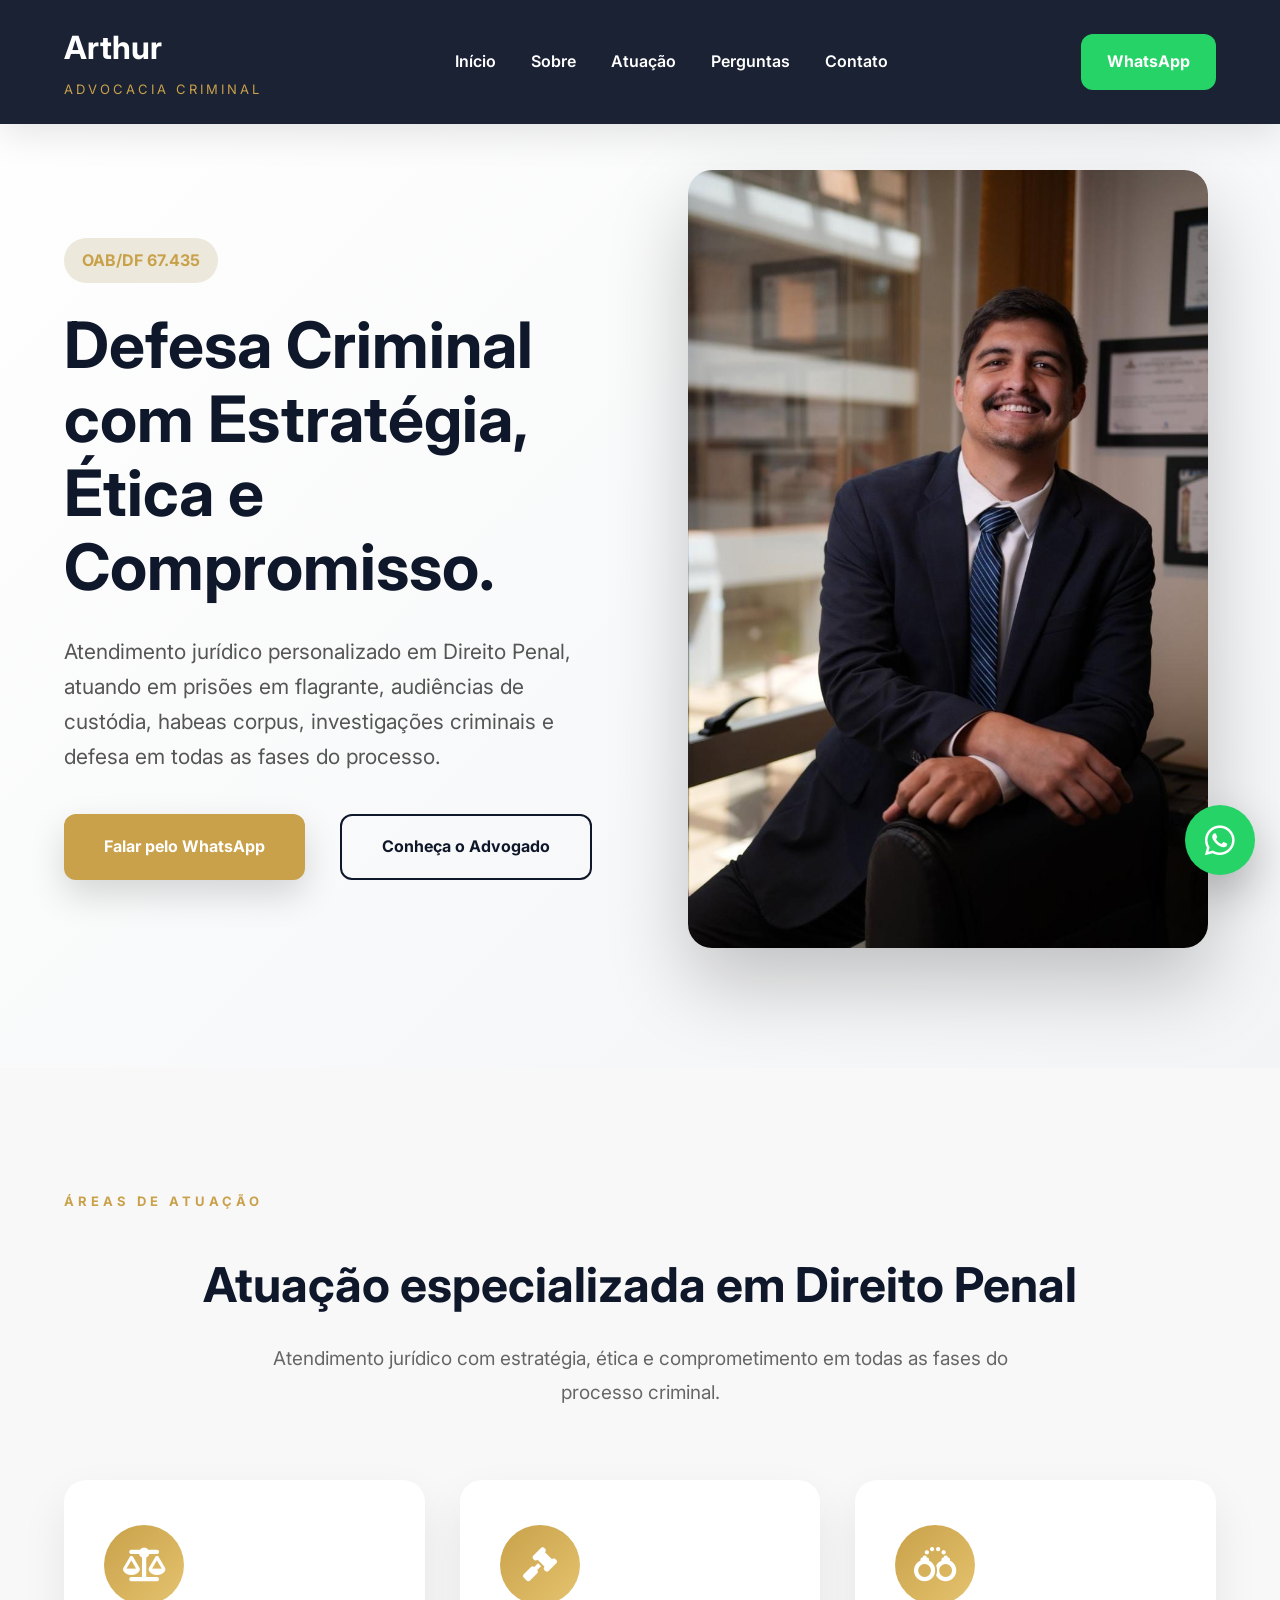
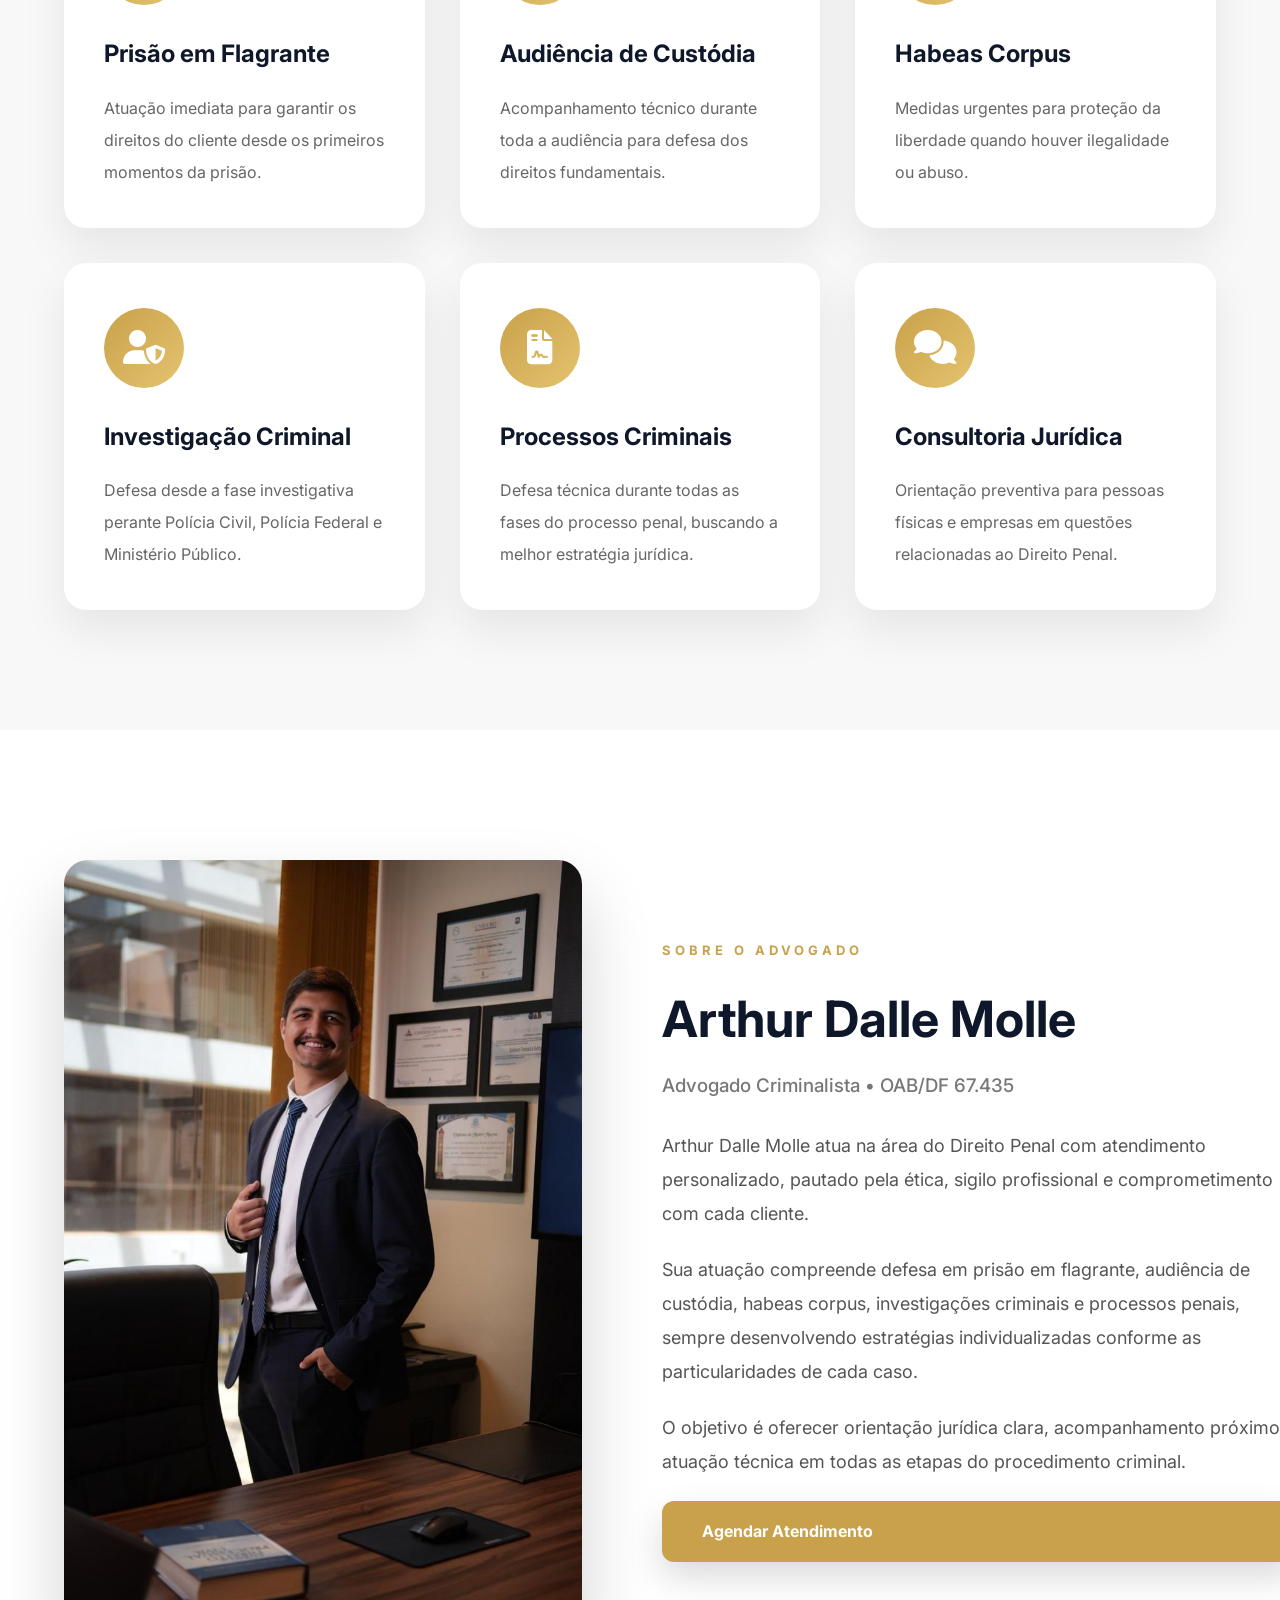
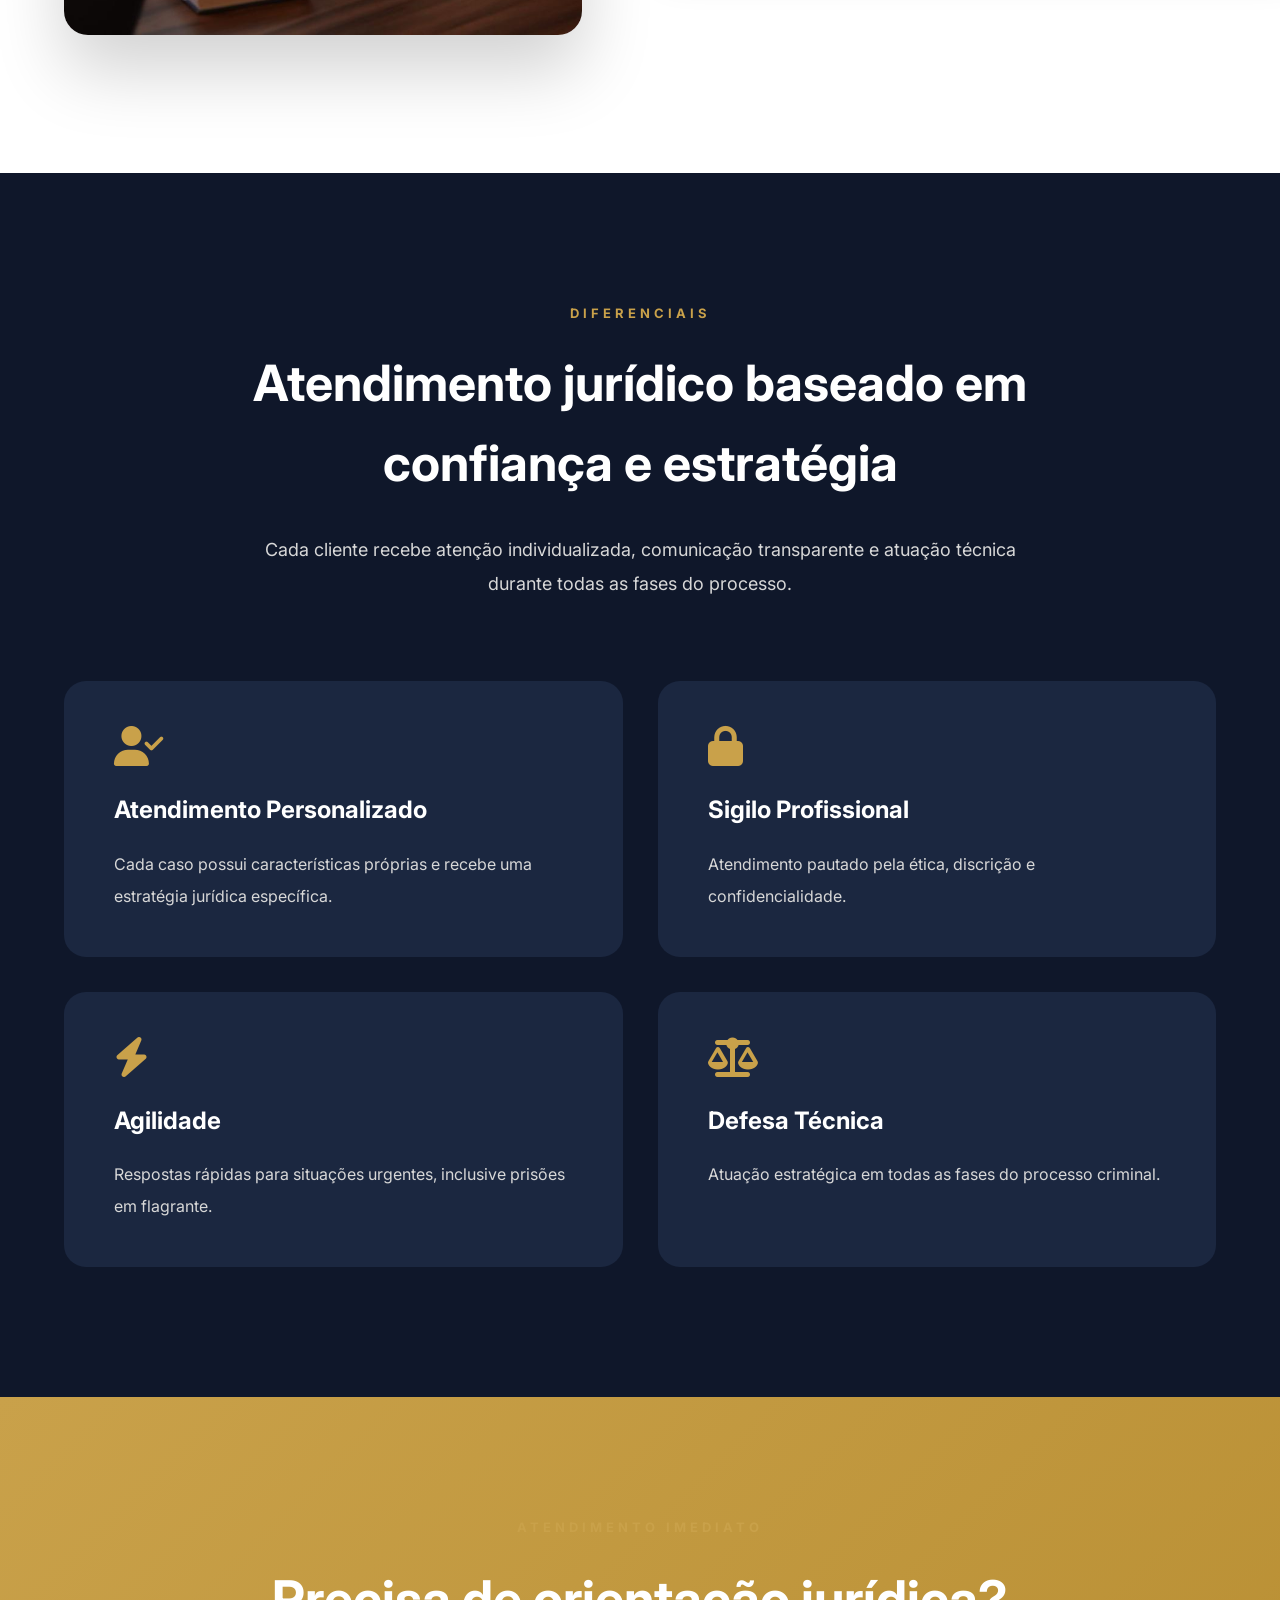
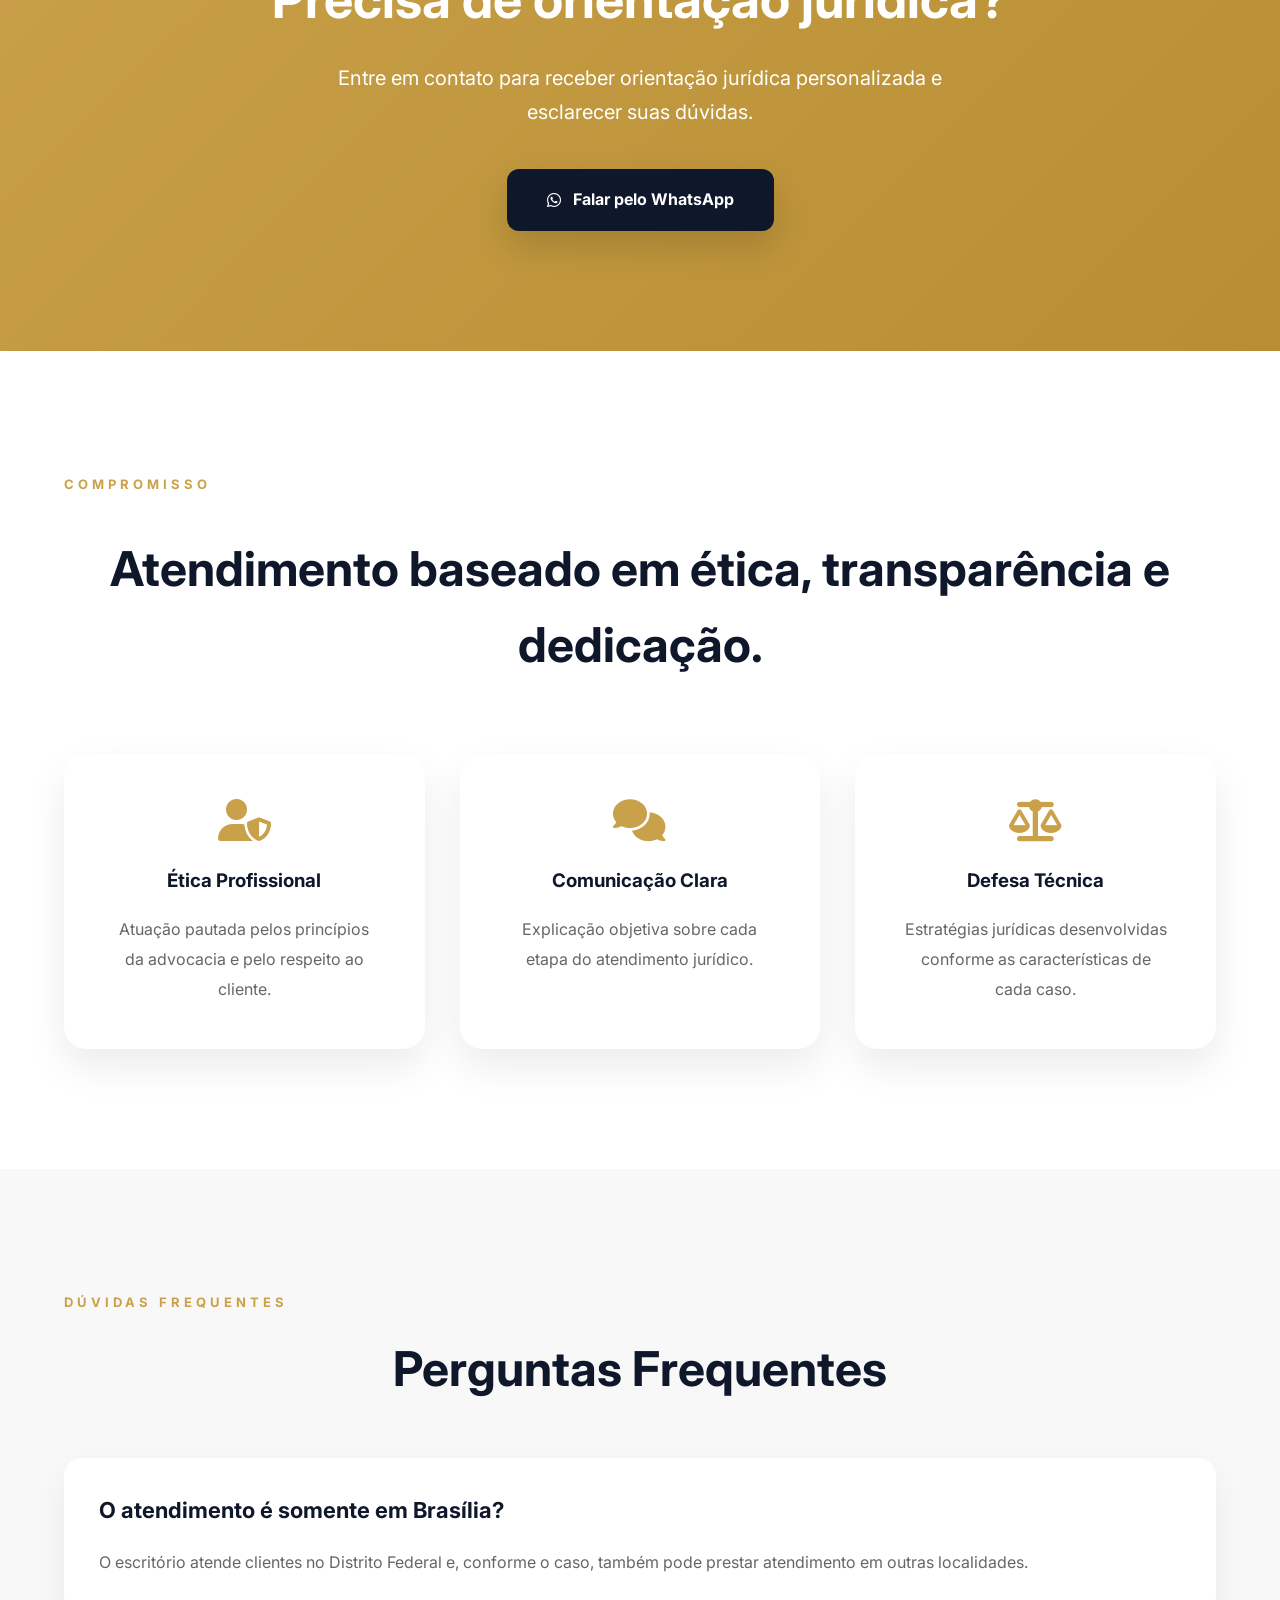
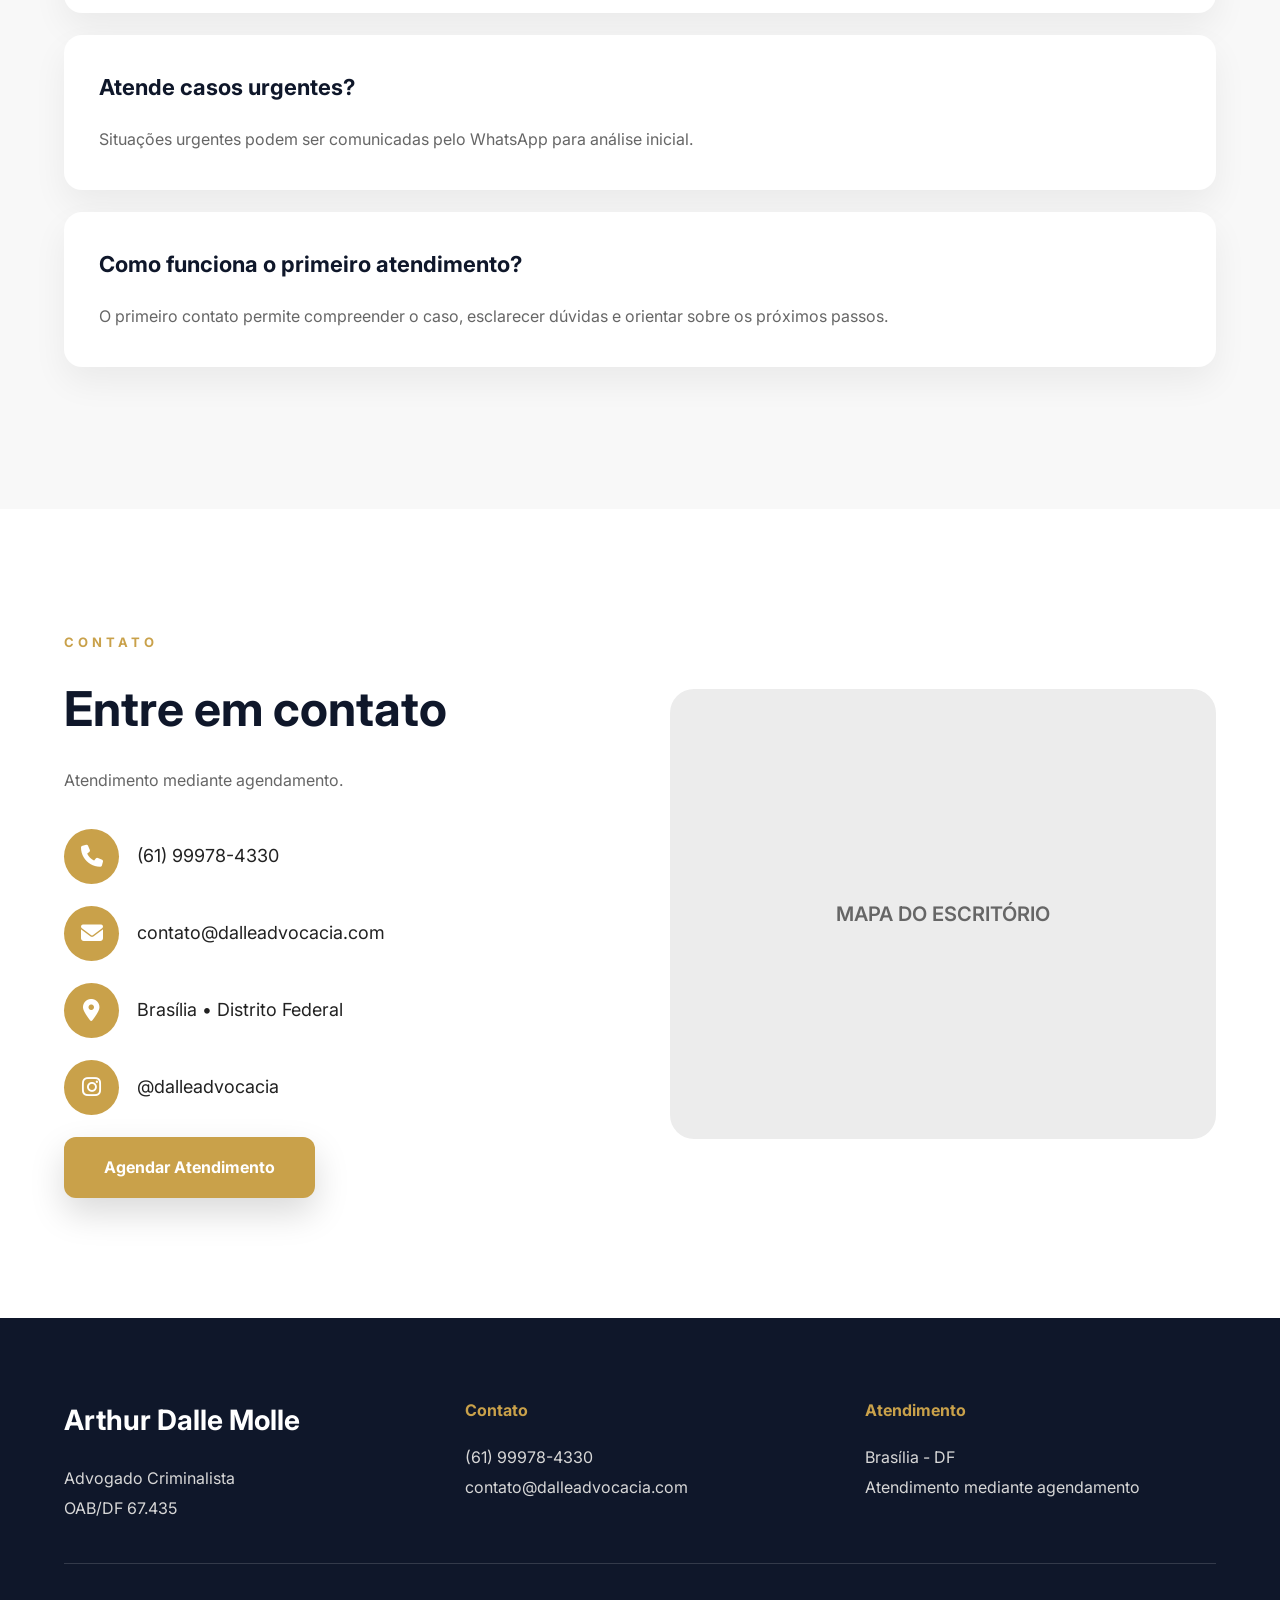
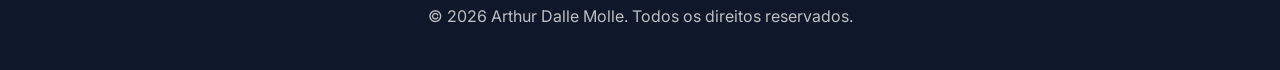
==== dalleadvocacia/index.html @ 1482ff00 "Primeiras landing pages" ====
<!DOCTYPE html>
<html lang="pt-BR">

<head>

    <meta charset="UTF-8">
    <meta name="viewport" content="width=device-width, initial-scale=1.0">

    <title>Arthur Dalle Molle | Advogado Criminalista em Brasília</title>

    <meta name="description"
        content="Advogado Criminalista em Brasília - DF. Defesa em prisão em flagrante, audiência de custódia, habeas corpus, investigações e Direito Penal.">

    <meta name="keywords"
        content="advogado criminalista brasília, advogado penal df, prisão em flagrante, habeas corpus, audiência de custódia">

    <meta name="robots" content="index,follow">

    <meta name="author" content="Arthur Dalle Molle">

    <link rel="canonical" href="https://www.dalleadvocacia.com/">

    <!-- Open Graph -->

    <meta property="og:type" content="website">

    <meta property="og:title"
        content="Arthur Dalle Molle | Advogado Criminalista">

    <meta property="og:description"
        content="Atuação em Direito Penal com atendimento em Brasília e Distrito Federal.">

    <meta property="og:image"
        content="https://www.dalleadvocacia.com/img/arthur-hero.jpg">

    <meta property="og:url"
        content="https://www.dalleadvocacia.com">

    <!-- Twitter -->

    <meta name="twitter:card"
        content="summary_large_image">

    <meta name="twitter:title"
        content="Arthur Dalle Molle">

    <meta name="twitter:description"
        content="Advogado Criminalista em Brasília">

    <meta name="twitter:image"
        content="https://www.dalleadvocacia.com/img/arthur-hero.jpg">

    <!-- Google Fonts -->

    <link rel="preconnect"
        href="https://fonts.googleapis.com">

    <link rel="preconnect"
        href="https://fonts.gstatic.com"
        crossorigin>

    <link href="https://fonts.googleapis.com/css2?family=Inter:wght@300;400;500;600;700;800&display=swap"
        rel="stylesheet">

    <!-- Font Awesome -->

    <link rel="stylesheet"
        href="https://cdnjs.cloudflare.com/ajax/libs/font-awesome/6.7.2/css/all.min.css">

    <!-- CSS -->

    <link rel="stylesheet"
        href="css/style.css">

    <link rel="stylesheet"
        href="css/responsive.css">

    <!-- Google Tag Manager -->

    <!-- Cole aqui futuramente -->

    <!-- Google Analytics -->

    <!-- Cole aqui -->

    <!-- Google Ads -->

    <!-- Cole aqui -->

    <!-- Meta Pixel -->

    <!-- Cole aqui -->

</head>

<body>

    <!-- Google Tag Manager (noscript) -->

    <!-- Cole aqui -->

    <header id="header">

        <div class="container">

            <div class="logo">

                <h2>Arthur</h2>

                <span>Advocacia Criminal</span>

            </div>

            <nav id="menu">

                <a href="#inicio">Início</a>

                <a href="#sobre">Sobre</a>

                <a href="#atuacao">Atuação</a>

                <a href="#faq">Perguntas</a>

                <a href="#contato">Contato</a>

            </nav>

            <a
                href="https://wa.me/5561999784330"
                target="_blank"
                class="btn-whatsapp">

                WhatsApp

            </a>

            <button
                class="menu-mobile"
                id="menu-mobile">

                <i class="fa-solid fa-bars"></i>

            </button>

        </div>

    </header>

    <!-- HERO -->

    <section
        class="hero"
        id="inicio">

        <div class="container">

            <div class="hero-texto">

                <span class="hero-tag">

                    OAB/DF 67.435

                </span>

                <h1>

                    Defesa Criminal com Estratégia,
                    Ética e Compromisso.

                </h1>

                <p>

                    Atendimento jurídico personalizado em Direito Penal,
                    atuando em prisões em flagrante, audiências de custódia,
                    habeas corpus, investigações criminais e defesa em todas
                    as fases do processo.

                </p>

                <div class="hero-botoes">

                    <a
                        href="https://wa.me/5561999784330"
                        target="_blank"
                        class="btn-principal">

                        Falar pelo WhatsApp

                    </a>

                    <a
                        href="#sobre"
                        class="btn-secundario">

                        Conheça o Advogado

                    </a>

                </div>

            </div>

            <div class="hero-imagem">

                <img
                    src="img/arthur-hero.jpg"
                    alt="Arthur Dalle Molle"
                    fetchpriority="high">

            </div>

        </div>

    </section>

    <!-- =========================================================
     ÁREAS DE ATUAÇÃO
========================================================== -->

<section
    class="areas"
    id="atuacao">

    <div class="container">

        <span class="titulo-pequeno">

            ÁREAS DE ATUAÇÃO

        </span>

        <h2>

            Atuação especializada em Direito Penal

        </h2>

        <p class="subtitulo">

            Atendimento jurídico com estratégia, ética e comprometimento
            em todas as fases do processo criminal.

        </p>

        <div class="cards">

            <article class="card">

                <span>

                    <i class="fa-solid fa-scale-balanced"></i>

                </span>

                <h3>Prisão em Flagrante</h3>

                <p>

                    Atuação imediata para garantir os direitos do cliente desde
                    os primeiros momentos da prisão.

                </p>

            </article>

            <article class="card">

                <span>

                    <i class="fa-solid fa-gavel"></i>

                </span>

                <h3>Audiência de Custódia</h3>

                <p>

                    Acompanhamento técnico durante toda a audiência para defesa
                    dos direitos fundamentais.

                </p>

            </article>

            <article class="card">

                <span>

                    <i class="fa-solid fa-handcuffs"></i>

                </span>

                <h3>Habeas Corpus</h3>

                <p>

                    Medidas urgentes para proteção da liberdade quando houver
                    ilegalidade ou abuso.

                </p>

            </article>

            <article class="card">

                <span>

                    <i class="fa-solid fa-user-shield"></i>

                </span>

                <h3>Investigação Criminal</h3>

                <p>

                    Defesa desde a fase investigativa perante Polícia Civil,
                    Polícia Federal e Ministério Público.

                </p>

            </article>

            <article class="card">

                <span>

                    <i class="fa-solid fa-file-contract"></i>

                </span>

                <h3>Processos Criminais</h3>

                <p>

                    Defesa técnica durante todas as fases do processo penal,
                    buscando a melhor estratégia jurídica.

                </p>

            </article>

            <article class="card">

                <span>

                    <i class="fa-solid fa-comments"></i>

                </span>

                <h3>Consultoria Jurídica</h3>

                <p>

                    Orientação preventiva para pessoas físicas e empresas em
                    questões relacionadas ao Direito Penal.

                </p>

            </article>

        </div>

    </div>

</section>

<!-- =========================================================
     SOBRE O ADVOGADO
========================================================== -->

<section
    class="sobre"
    id="sobre">

    <div class="container">

        <div class="sobre-imagem">

            <img
                src="img/arthur-escritorio.jpg"
                alt="Arthur Dalle Molle"
                loading="lazy"
                decoding="async">

        </div>

        <div class="sobre-texto">

            <span class="titulo-pequeno">

                SOBRE O ADVOGADO

            </span>

            <h2>

                Arthur Dalle Molle

            </h2>

            <h3>

                Advogado Criminalista • OAB/DF 67.435

            </h3>

            <p>

                Arthur Dalle Molle atua na área do Direito Penal com atendimento
                personalizado, pautado pela ética, sigilo profissional e
                comprometimento com cada cliente.

            </p>

            <p>

                Sua atuação compreende defesa em prisão em flagrante,
                audiência de custódia, habeas corpus, investigações criminais
                e processos penais, sempre desenvolvendo estratégias
                individualizadas conforme as particularidades de cada caso.

            </p>

            <p>

                O objetivo é oferecer orientação jurídica clara,
                acompanhamento próximo e atuação técnica em todas
                as etapas do procedimento criminal.

            </p>

            <a
                href="https://wa.me/5561999784330"
                target="_blank"
                class="btn-principal">

                Agendar Atendimento

            </a>

        </div>

    </div>

</section>

<!-- =========================================================
     DIFERENCIAIS
========================================================== -->

<section class="diferenciais">

    <div class="container">

        <span class="titulo-menor">

            DIFERENCIAIS

        </span>

        <h2>

            Atendimento jurídico baseado em confiança e estratégia

        </h2>

        <p class="descricao">

            Cada cliente recebe atenção individualizada,
            comunicação transparente e atuação técnica durante
            todas as fases do processo.

        </p>

        <div class="grid-diferenciais">

            <article class="item">

                <i class="fa-solid fa-user-check"></i>

                <h3>

                    Atendimento Personalizado

                </h3>

                <p>

                    Cada caso possui características próprias e recebe
                    uma estratégia jurídica específica.

                </p>

            </article>

            <article class="item">

                <i class="fa-solid fa-lock"></i>

                <h3>

                    Sigilo Profissional

                </h3>

                <p>

                    Atendimento pautado pela ética,
                    discrição e confidencialidade.

                </p>

            </article>

            <article class="item">

                <i class="fa-solid fa-bolt"></i>

                <h3>

                    Agilidade

                </h3>

                <p>

                    Respostas rápidas para situações urgentes,
                    inclusive prisões em flagrante.

                </p>

            </article>

            <article class="item">

                <i class="fa-solid fa-scale-balanced"></i>

                <h3>

                    Defesa Técnica

                </h3>

                <p>

                    Atuação estratégica em todas as fases
                    do processo criminal.

                </p>

            </article>

        </div>

    </div>

</section>

<!-- =========================================================
     CTA
========================================================== -->

<section class="cta">

    <div class="container">

        <span class="titulo-menor">

            ATENDIMENTO IMEDIATO

        </span>

        <h2>

            Precisa de orientação jurídica?

        </h2>

        <p>

            Entre em contato para receber orientação jurídica
            personalizada e esclarecer suas dúvidas.

        </p>

        <a
            href="https://wa.me/5561999784330"
            target="_blank"
            class="btn-principal">

            <i class="fa-brands fa-whatsapp"></i>

            Falar pelo WhatsApp

        </a>

    </div>

</section>

<!-- =========================================================
     PROVA SOCIAL
========================================================== -->

<section class="prova-social">

    <div class="container">

        <span class="titulo-pequeno">

            COMPROMISSO

        </span>

        <h2>

            Atendimento baseado em ética,
            transparência e dedicação.

        </h2>

        <div class="provas">

            <article class="prova">

                <i class="fa-solid fa-user-shield"></i>

                <h3>Ética Profissional</h3>

                <p>

                    Atuação pautada pelos princípios da advocacia
                    e pelo respeito ao cliente.

                </p>

            </article>

            <article class="prova">

                <i class="fa-solid fa-comments"></i>

                <h3>Comunicação Clara</h3>

                <p>

                    Explicação objetiva sobre cada etapa
                    do atendimento jurídico.

                </p>

            </article>

            <article class="prova">

                <i class="fa-solid fa-scale-balanced"></i>

                <h3>Defesa Técnica</h3>

                <p>

                    Estratégias jurídicas desenvolvidas conforme
                    as características de cada caso.

                </p>

            </article>

        </div>

    </div>

</section>

<!-- =========================================================
     FAQ
========================================================== -->

<section
    class="faq"
    id="faq">

    <div class="container">

        <span class="titulo-pequeno">

            DÚVIDAS FREQUENTES

        </span>

        <h2>

            Perguntas Frequentes

        </h2>

        <div class="faq-item">

            <h3>

                O atendimento é somente em Brasília?

            </h3>

            <p>

                O escritório atende clientes no Distrito Federal e,
                conforme o caso, também pode prestar atendimento em
                outras localidades.

            </p>

        </div>

        <div class="faq-item">

            <h3>

                Atende casos urgentes?

            </h3>

            <p>

                Situações urgentes podem ser comunicadas
                pelo WhatsApp para análise inicial.

            </p>

        </div>

        <div class="faq-item">

            <h3>

                Como funciona o primeiro atendimento?

            </h3>

            <p>

                O primeiro contato permite compreender o caso,
                esclarecer dúvidas e orientar sobre os próximos passos.

            </p>

        </div>

    </div>

</section>

<!-- =========================================================
     CONTATO
========================================================== -->

<section
    class="contato"
    id="contato">

    <div class="container">

        <div class="contato-info">

            <span class="titulo-pequeno">

                CONTATO

            </span>

            <h2>

                Entre em contato

            </h2>

            <p>

                Atendimento mediante agendamento.

            </p>

            <div class="contato-item">

                <i class="fa-solid fa-phone"></i>

                <span>

                    (61) 99978-4330

                </span>

            </div>

            <div class="contato-item">

                <i class="fa-solid fa-envelope"></i>

                <span>

                    contato@dalleadvocacia.com

                </span>

            </div>

            <div class="contato-item">

                <i class="fa-solid fa-location-dot"></i>

                <span>

                    Brasília • Distrito Federal

                </span>

            </div>

            <div class="contato-item">

                <i class="fa-brands fa-instagram"></i>

                <span>

                    @dalleadvocacia

                </span>

            </div>

            <a
                href="https://wa.me/5561999784330"
                class="btn-principal"
                target="_blank">

                Agendar Atendimento

            </a>

        </div>

        <div class="contato-mapa">

            <!-- Futuro Google Maps -->

            <div class="mapa-placeholder">

                MAPA DO ESCRITÓRIO

            </div>

        </div>

    </div>

</section>

<!-- =========================================================
     RODAPÉ
========================================================== -->

<footer>

    <div class="container">

        <div class="footer-grid">

            <div>

                <h3>

                    Arthur Dalle Molle

                </h3>

                <p>

                    Advogado Criminalista

                </p>

                <p>

                    OAB/DF 67.435

                </p>

            </div>

            <div>

                <h4>

                    Contato

                </h4>

                <p>

                    (61) 99978-4330

                </p>

                <p>

                    contato@dalleadvocacia.com

                </p>

            </div>

            <div>

                <h4>

                    Atendimento

                </h4>

                <p>

                    Brasília - DF

                </p>

                <p>

                    Atendimento mediante agendamento

                </p>

            </div>

        </div>

        <hr>

        <p class="copyright">

            © 2026 Arthur Dalle Molle.
            Todos os direitos reservados.

        </p>

    </div>

</footer>

<!-- =========================================================
     BOTÃO FLUTUANTE WHATSAPP
========================================================== -->

<a
    href="https://wa.me/5561999784330"
    class="whatsapp-float"
    target="_blank"
    aria-label="Conversar pelo WhatsApp">

    <i class="fa-brands fa-whatsapp"></i>

</a>

<!-- =========================================================
     BOTÃO VOLTAR AO TOPO
========================================================== -->

<button
    id="voltarTopo"
    class="voltar-topo"
    aria-label="Voltar ao topo">

    <i class="fa-solid fa-arrow-up"></i>

</button>

<!-- =========================================================
     SCHEMA.ORG
========================================================== -->

<script type="application/ld+json">

{
  "@context":"https://schema.org",
  "@type":"LegalService",

  "name":"Arthur Dalle Molle Advocacia Criminal",

  "url":"https://www.dalleadvocacia.com",

  "telephone":"+55 61 99978-4330",

  "email":"contato@dalleadvocacia.com",

  "image":"https://www.dalleadvocacia.com/img/arthur-hero.jpg",

  "description":"Advogado Criminalista em Brasília com atuação em Direito Penal, Habeas Corpus, Prisão em Flagrante, Audiência de Custódia e Defesa Criminal.",

  "priceRange":"$$",

  "address":{

      "@type":"PostalAddress",

      "addressLocality":"Brasília",

      "addressRegion":"DF",

      "addressCountry":"BR"

  },

  "areaServed":{

      "@type":"AdministrativeArea",

      "name":"Distrito Federal"

  },

  "founder":{

      "@type":"Person",

      "name":"Arthur Dalle Molle"

  },

  "sameAs":[

      "https://instagram.com/dalleadvocacia"

  ]

}

</script>

<!-- =========================================================
     MAIN JS
========================================================== -->

<script src="js/main.js"></script>

</body>

</html>
---- dalleadvocacia/css/style.css ----
/* ==========================================================
   RESET
========================================================== */

*{
    margin:0;
    padding:0;
    box-sizing:border-box;
}

html{
    scroll-behavior:smooth;
}

body{

    font-family:'Inter',sans-serif;

    background:#fff;

    color:#222;

    overflow-x:hidden;

    line-height:1.6;

}

/* ==========================================================
   VARIÁVEIS
========================================================== */

:root{

    --azul:#0F172A;

    --dourado:#C9A14A;

    --cinza:#555;

    --claro:#F8F8F8;

    --branco:#FFF;

    --sombra:0 20px 50px rgba(0,0,0,.12);

}

/* ==========================================================
   CONTAINER
========================================================== */

.container{

    width:90%;

    max-width:1200px;

    margin:auto;

}

/* ==========================================================
   HEADER
========================================================== */

header{

    position:fixed;

    top:0;

    left:0;

    width:100%;

    z-index:9999;

    background:rgba(15,23,42,.95);

    backdrop-filter:blur(12px);

    transition:.35s;

    padding:22px 0;

    box-shadow:0 10px 35px rgba(0,0,0,.10);

}

header.scrolled{

    padding:14px 0;

    box-shadow:0 15px 40px rgba(0,0,0,.18);

}

header .container{

    display:flex;

    justify-content:space-between;

    align-items:center;

}

.logo h2{

    color:white;

    font-size:32px;

    margin-bottom:3px;

}

.logo span{

    color:var(--dourado);

    text-transform:uppercase;

    letter-spacing:3px;

    font-size:13px;

}

nav{

    display:flex;

    gap:35px;

}

nav a{

    color:white;

    text-decoration:none;

    font-weight:600;

    transition:.3s;

    position:relative;

}

nav a::after{

    content:"";

    position:absolute;

    left:0;

    bottom:-8px;

    width:0;

    height:2px;

    background:var(--dourado);

    transition:.35s;

}

nav a:hover::after{

    width:100%;

}

nav a:hover{

    color:var(--dourado);

}

/* ==========================================================
   BOTÕES
========================================================== */

.btn-principal{

    display:inline-flex;

    align-items:center;

    gap:12px;

    background:var(--dourado);

    color:white;

    text-decoration:none;

    padding:18px 40px;

    border-radius:12px;

    font-weight:700;

    transition:.35s;

    box-shadow:0 15px 35px rgba(0,0,0,.15);

}

.btn-principal:hover{

    transform:translateY(-5px);

}

.btn-secundario{

    display:inline-flex;

    align-items:center;

    margin-left:15px;

    padding:18px 40px;

    border:2px solid var(--azul);

    border-radius:12px;

    color:var(--azul);

    text-decoration:none;

    font-weight:700;

    transition:.35s;

}

.btn-secundario:hover{

    background:var(--azul);

    color:white;

}

.btn-whatsapp{

    background:#25D366;

    color:white;

    text-decoration:none;

    padding:15px 26px;

    border-radius:12px;

    font-weight:700;

    transition:.35s;

}

.btn-whatsapp:hover{

    transform:translateY(-4px);

}

/* ==========================================================
   MENU MOBILE
========================================================== */

.menu-mobile{

    display:none;

    background:none;

    border:none;

    color:white;

    font-size:30px;

    cursor:pointer;

}

/* ==========================================================
   HERO
========================================================== */

.hero{

    min-height:100vh;

    display:flex;

    align-items:center;

    background:linear-gradient(135deg,#ffffff,#f3f4f6);

    padding:170px 0 120px;

}

.hero .container{

    display:grid;

    grid-template-columns:1fr 1fr;

    gap:80px;

    align-items:center;

}

.hero-tag{

    display:inline-block;

    background:#ece8db;

    color:var(--dourado);

    padding:10px 18px;

    border-radius:999px;

    font-weight:700;

    margin-bottom:25px;

}

.hero h1{

    font-size:64px;

    line-height:74px;

    color:var(--azul);

    margin-bottom:30px;

}

.hero p{

    font-size:21px;

    color:var(--cinza);

    line-height:35px;

    margin-bottom:40px;

}

.hero-botoes{

    display:flex;

    flex-wrap:wrap;

    gap:20px;

}

.hero-imagem{

    display:flex;

    justify-content:center;

}

.hero-imagem img{

    width:100%;

    max-width:520px;

    border-radius:24px;

    object-fit:cover;

    box-shadow:0 35px 80px rgba(0,0,0,.22);

    transition:.4s;

}

.hero-imagem img:hover{

    transform:scale(1.02);

}

/* ==========================================================
   ÁREAS DE ATUAÇÃO
========================================================== */

.areas{

    padding:120px 0;

    background:#F8F8F8;

}

.areas h2{

    text-align:center;

    font-size:48px;

    color:var(--azul);

    margin:18px 0;

}

.subtitulo{

    max-width:760px;

    margin:0 auto 70px;

    text-align:center;

    color:#666;

    font-size:19px;

    line-height:34px;

}

.cards{

    display:grid;

    grid-template-columns:repeat(3,1fr);

    gap:35px;

}

.card{

    background:#FFF;

    border-radius:22px;

    padding:40px;

    transition:.35s;

    box-shadow:0 20px 45px rgba(0,0,0,.08);

    border-top:5px solid transparent;

}

.card:hover{

    transform:translateY(-12px);

    border-top:5px solid var(--dourado);

    box-shadow:0 35px 70px rgba(0,0,0,.15);

}

.card span{

    width:80px;

    height:80px;

    display:flex;

    justify-content:center;

    align-items:center;

    border-radius:50%;

    background:linear-gradient(135deg,var(--dourado),#e5c36f);

    color:white;

    font-size:34px;

    margin-bottom:30px;

}

.card h3{

    color:var(--azul);

    margin-bottom:18px;

    font-size:24px;

}

.card p{

    color:#666;

    line-height:32px;

}

/* ==========================================================
   SOBRE
========================================================== */

.sobre{

    padding:130px 0;

    background:white;

}

.sobre .container{

    display:grid;

    grid-template-columns:45% 55%;

    gap:80px;

    align-items:center;

}

.sobre-imagem{

    position:relative;

}

.sobre-imagem img{

    width:100%;

    border-radius:24px;

    object-fit:cover;

    box-shadow:0 35px 70px rgba(0,0,0,.18);

}

.sobre-texto{

    display:flex;

    flex-direction:column;

    justify-content:center;

}

.titulo-pequeno{

    display:inline-block;

    color:var(--dourado);

    text-transform:uppercase;

    letter-spacing:4px;

    font-size:13px;

    font-weight:700;

    margin-bottom:18px;

}

.sobre h2{

    font-size:50px;

    color:var(--azul);

    margin-bottom:12px;

}

.sobre h3{

    color:#777;

    margin-bottom:28px;

    font-weight:500;

}

.sobre p{

    font-size:18px;

    line-height:34px;

    color:#555;

    margin-bottom:22px;

}

/* ==========================================================
   DIFERENCIAIS
========================================================== */

.diferenciais{

    background:var(--azul);

    color:white;

    padding:130px 0;

}

.titulo-menor{

    display:block;

    text-align:center;

    color:var(--dourado);

    letter-spacing:4px;

    font-size:13px;

    font-weight:700;

    margin-bottom:20px;

}

.diferenciais h2{

    text-align:center;

    font-size:50px;

    max-width:850px;

    margin:0 auto 30px;

}

.descricao{

    max-width:760px;

    margin:0 auto 80px;

    text-align:center;

    color:#d7d7d7;

    line-height:34px;

    font-size:18px;

}

.grid-diferenciais{

    display:grid;

    grid-template-columns:repeat(2,1fr);

    gap:35px;

}

.item{

    background:#1B2740;

    border-radius:22px;

    padding:45px;

    transition:.35s;

    border-left:5px solid transparent;

}

.item:hover{

    transform:translateY(-10px);

    border-left:5px solid var(--dourado);

    box-shadow:0 30px 60px rgba(0,0,0,.25);

}

.item i{

    font-size:40px;

    color:var(--dourado);

    margin-bottom:25px;

}

.item h3{

    margin-bottom:18px;

    font-size:24px;

}

.item p{

    color:#d7d7d7;

    line-height:32px;

}

/* ==========================================================
   TRANSIÇÕES GERAIS
========================================================== */

.card,
.item,
.prova,
.btn-principal,
.btn-whatsapp,
.btn-secundario{

    transition:all .35s ease;

}

/* ==========================================================
   CTA
========================================================== */

.cta{

    padding:120px 0;

    background:linear-gradient(135deg,#C9A14A,#b88e32);

    text-align:center;

}

.cta h2{

    color:white;

    font-size:52px;

    margin:20px auto;

    max-width:850px;

}

.cta p{

    color:#fff;

    font-size:20px;

    line-height:34px;

    max-width:700px;

    margin:0 auto 40px;

}

.cta .btn-principal{

    background:var(--azul);

}

.cta .btn-principal:hover{

    background:#1d2a45;

}

/* ==========================================================
   PROVA SOCIAL
========================================================== */

.prova-social{

    padding:120px 0;

    background:white;

}

.prova-social h2{

    text-align:center;

    font-size:48px;

    color:var(--azul);

    margin:18px 0;

}

.provas{

    display:grid;

    grid-template-columns:repeat(3,1fr);

    gap:35px;

    margin-top:70px;

}

.prova{

    background:white;

    border-radius:22px;

    padding:45px;

    text-align:center;

    box-shadow:0 18px 40px rgba(0,0,0,.08);

    transition:.35s;

}

.prova:hover{

    transform:translateY(-10px);

}

.prova i{

    font-size:42px;

    color:var(--dourado);

    margin-bottom:25px;

}

.prova h3{

    color:var(--azul);

    margin-bottom:18px;

}

.prova p{

    color:#666;

    line-height:30px;

}

/* ==========================================================
   FAQ
========================================================== */

.faq{

    padding:120px 0;

    background:#F8F8F8;

}

.faq h2{

    text-align:center;

    font-size:48px;

    color:var(--azul);

    margin-bottom:50px;

}

.faq-item{

    background:white;

    border-radius:18px;

    padding:35px;

    margin-bottom:22px;

    box-shadow:0 15px 35px rgba(0,0,0,.06);

}

.faq-item h3{

    color:var(--azul);

    margin-bottom:18px;

    font-size:22px;

}

.faq-item p{

    color:#666;

    line-height:32px;

}

/* ==========================================================
   CONTATO
========================================================== */

.contato{

    padding:120px 0;

    background:white;

}

.contato .container{

    display:grid;

    grid-template-columns:1fr 1fr;

    gap:60px;

    align-items:center;

}

.contato h2{

    font-size:48px;

    color:var(--azul);

    margin-bottom:20px;

}

.contato-info p{

    color:#666;

    margin-bottom:35px;

}

.contato-item{

    display:flex;

    align-items:center;

    gap:18px;

    margin-bottom:22px;

    font-size:18px;

}

.contato-item i{

    width:55px;

    height:55px;

    border-radius:50%;

    background:var(--dourado);

    color:white;

    display:flex;

    align-items:center;

    justify-content:center;

    font-size:22px;

}

.mapa-placeholder{

    width:100%;

    min-height:450px;

    background:#ECECEC;

    border-radius:24px;

    display:flex;

    justify-content:center;

    align-items:center;

    color:#666;

    font-weight:600;

    font-size:20px;

}

/* ==========================================================
   FOOTER
========================================================== */

footer{

    background:var(--azul);

    color:white;

    padding:80px 0 40px;

}

.footer-grid{

    display:grid;

    grid-template-columns:repeat(3,1fr);

    gap:50px;

    margin-bottom:40px;

}

.footer-grid h3{

    color:white;

    margin-bottom:20px;

    font-size:28px;

}

.footer-grid h4{

    color:var(--dourado);

    margin-bottom:18px;

}

.footer-grid p{

    color:#d7d7d7;

    line-height:30px;

}

footer hr{

    border:none;

    border-top:1px solid rgba(255,255,255,.15);

    margin:40px 0;

}

.copyright{

    text-align:center;

    color:#bfbfbf;

}

/* ==========================================================
   BOTÃO WHATSAPP
========================================================== */

.whatsapp-float{

    position:fixed;

    right:25px;

    bottom:25px;

    width:70px;

    height:70px;

    border-radius:50%;

    background:#25D366;

    display:flex;

    justify-content:center;

    align-items:center;

    color:white;

    font-size:34px;

    text-decoration:none;

    box-shadow:0 18px 45px rgba(0,0,0,.25);

    z-index:9999;

    transition:.35s;

}

.whatsapp-float:hover{

    transform:scale(1.1);

}

/* ==========================================================
   VOLTAR AO TOPO
========================================================== */

.voltar-topo{

    position:fixed;

    right:30px;

    bottom:110px;

    width:55px;

    height:55px;

    border:none;

    border-radius:50%;

    background:var(--azul);

    color:white;

    cursor:pointer;

    display:none;

    justify-content:center;

    align-items:center;

    font-size:20px;

    z-index:9998;

    transition:.35s;

}

.voltar-topo:hover{

    background:var(--dourado);

}

/* ==========================================================
   ANIMAÇÕES
========================================================== */

.fade{

    opacity:0;

    transform:translateY(40px);

    transition:.8s;

}

.fade.show{

    opacity:1;

    transform:translateY(0);

}
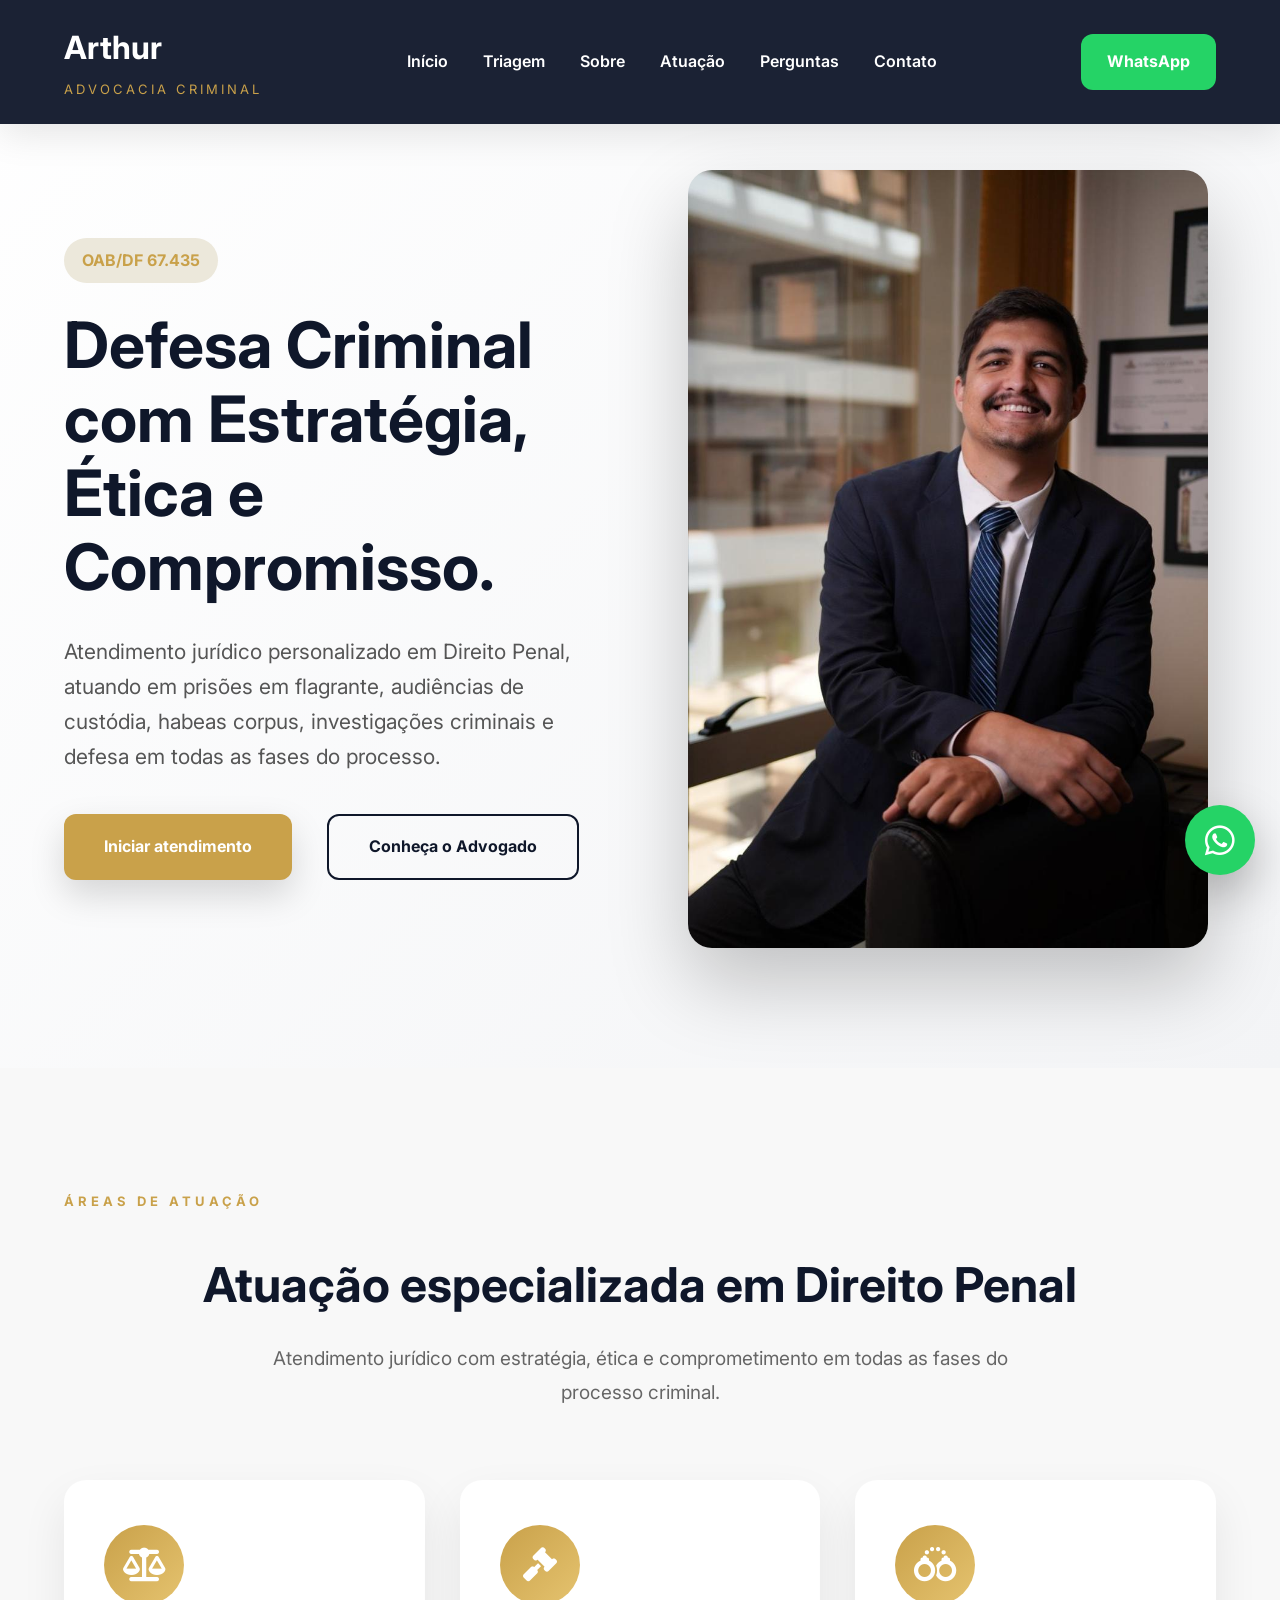
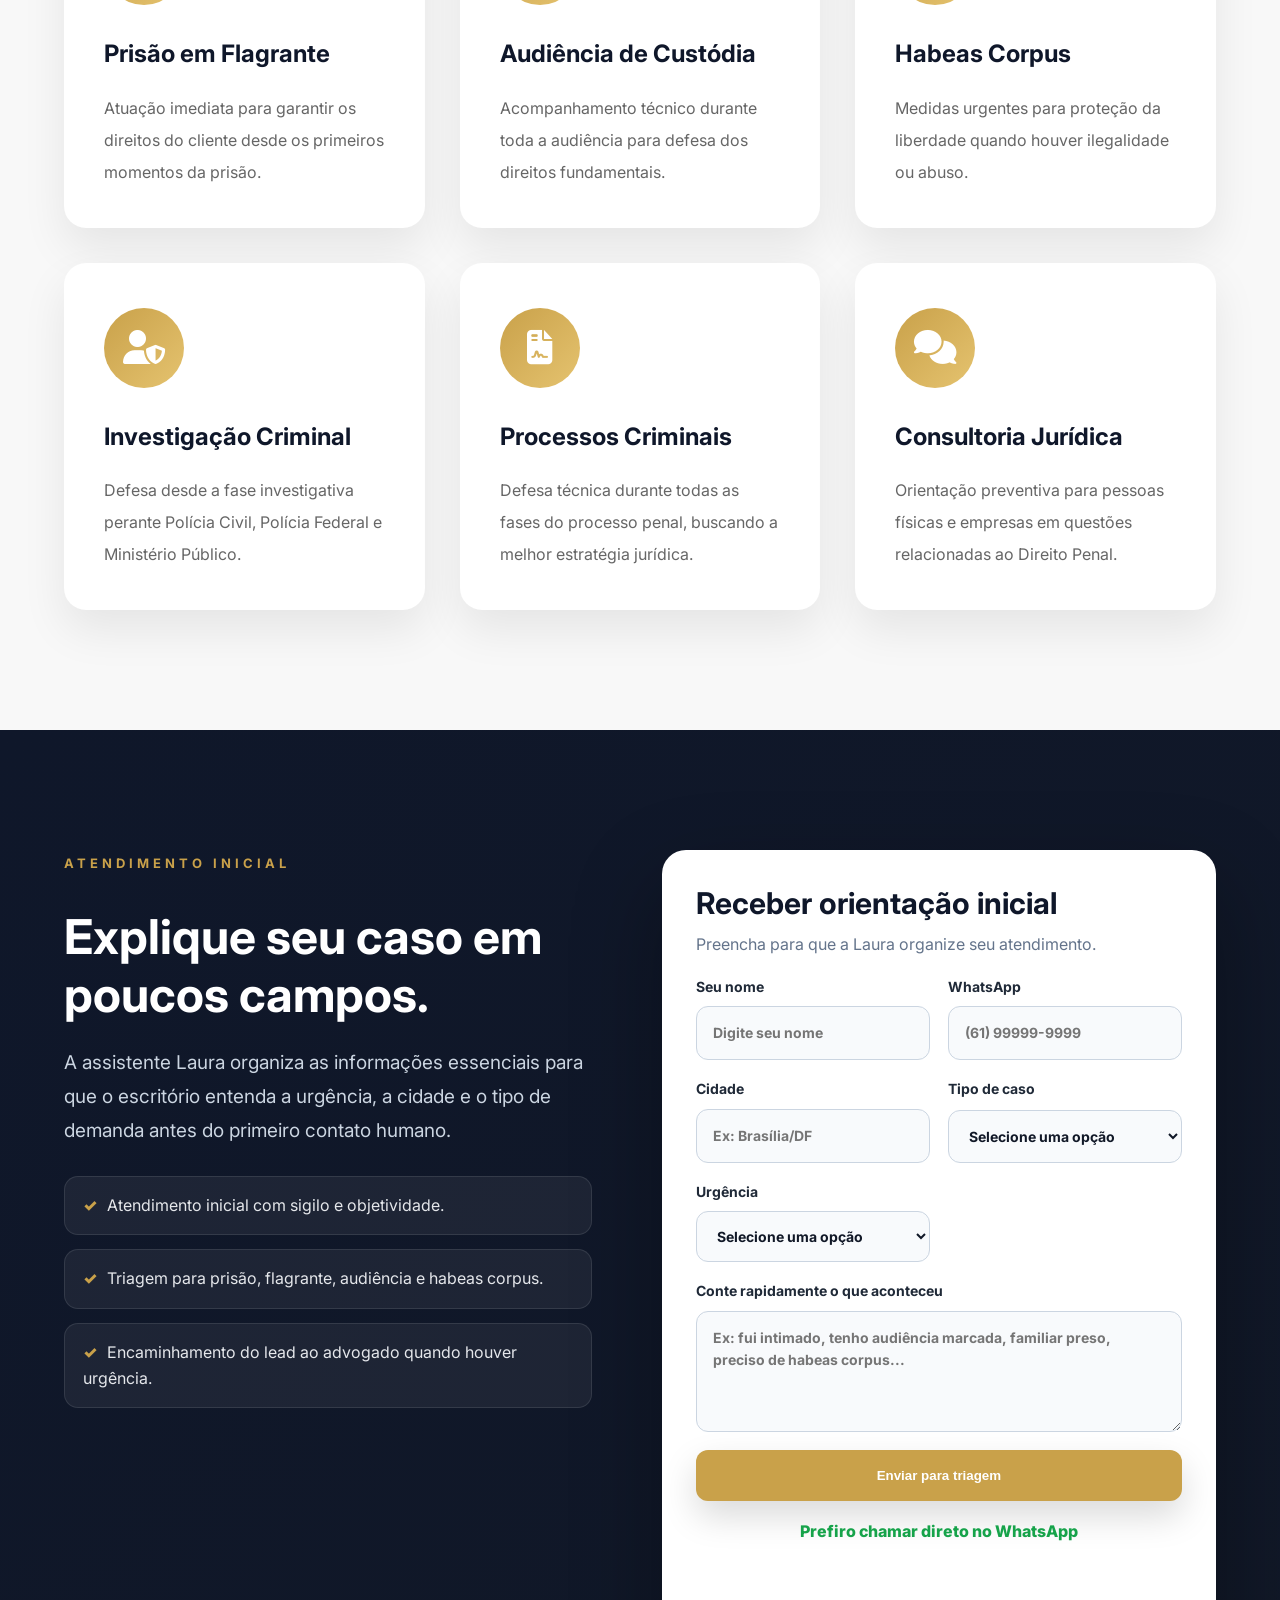
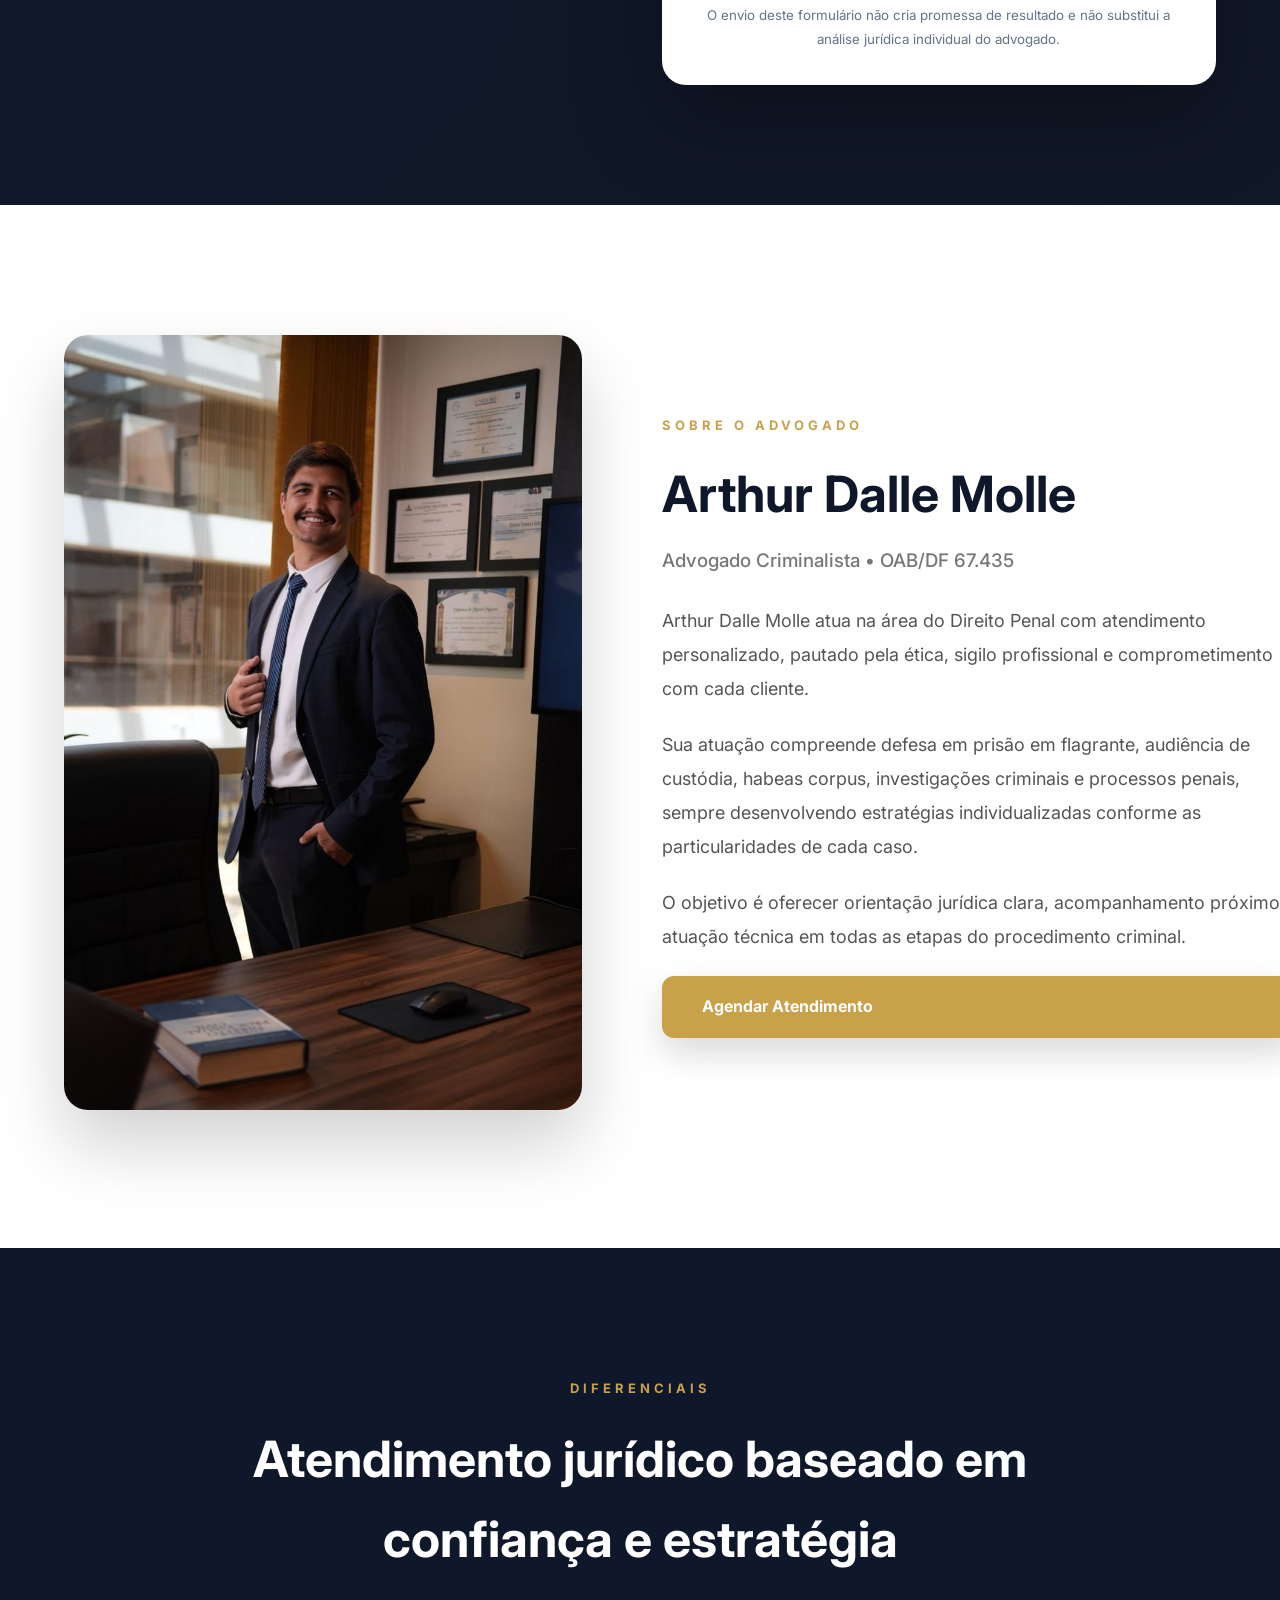
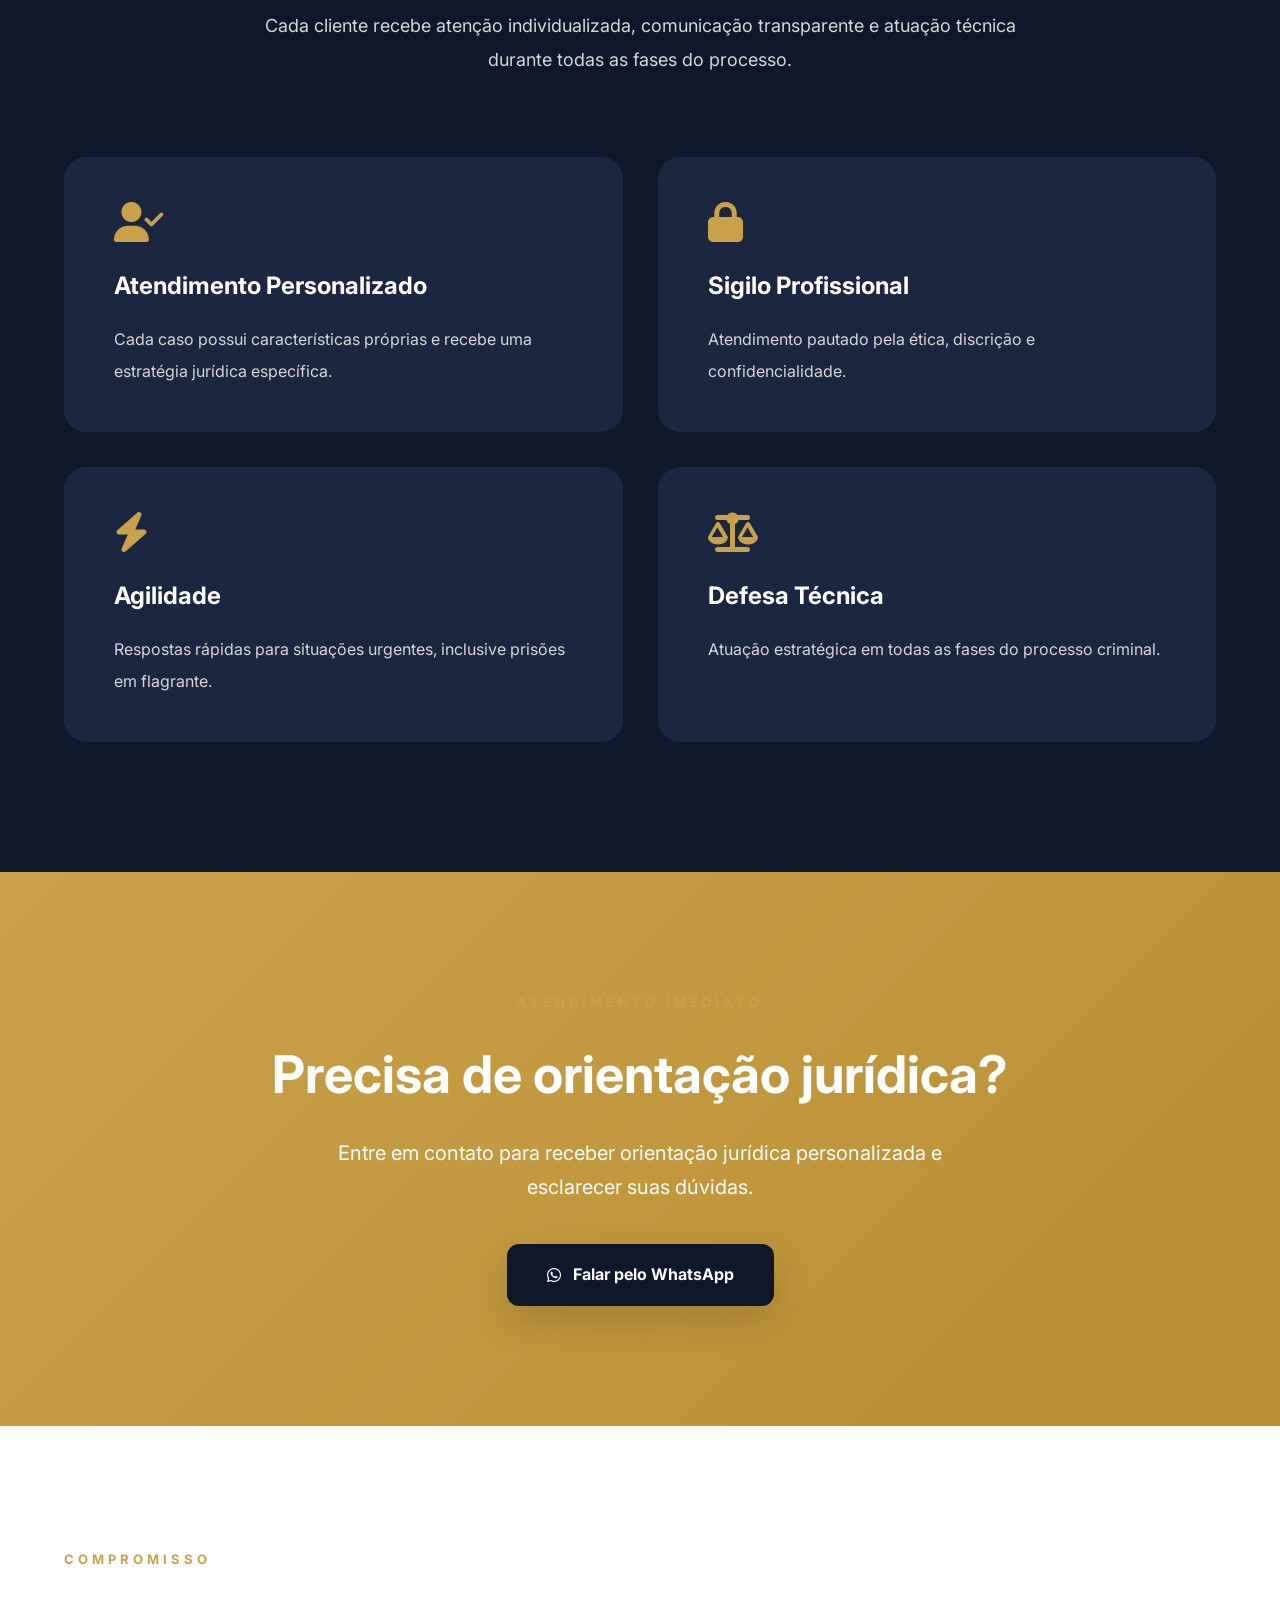
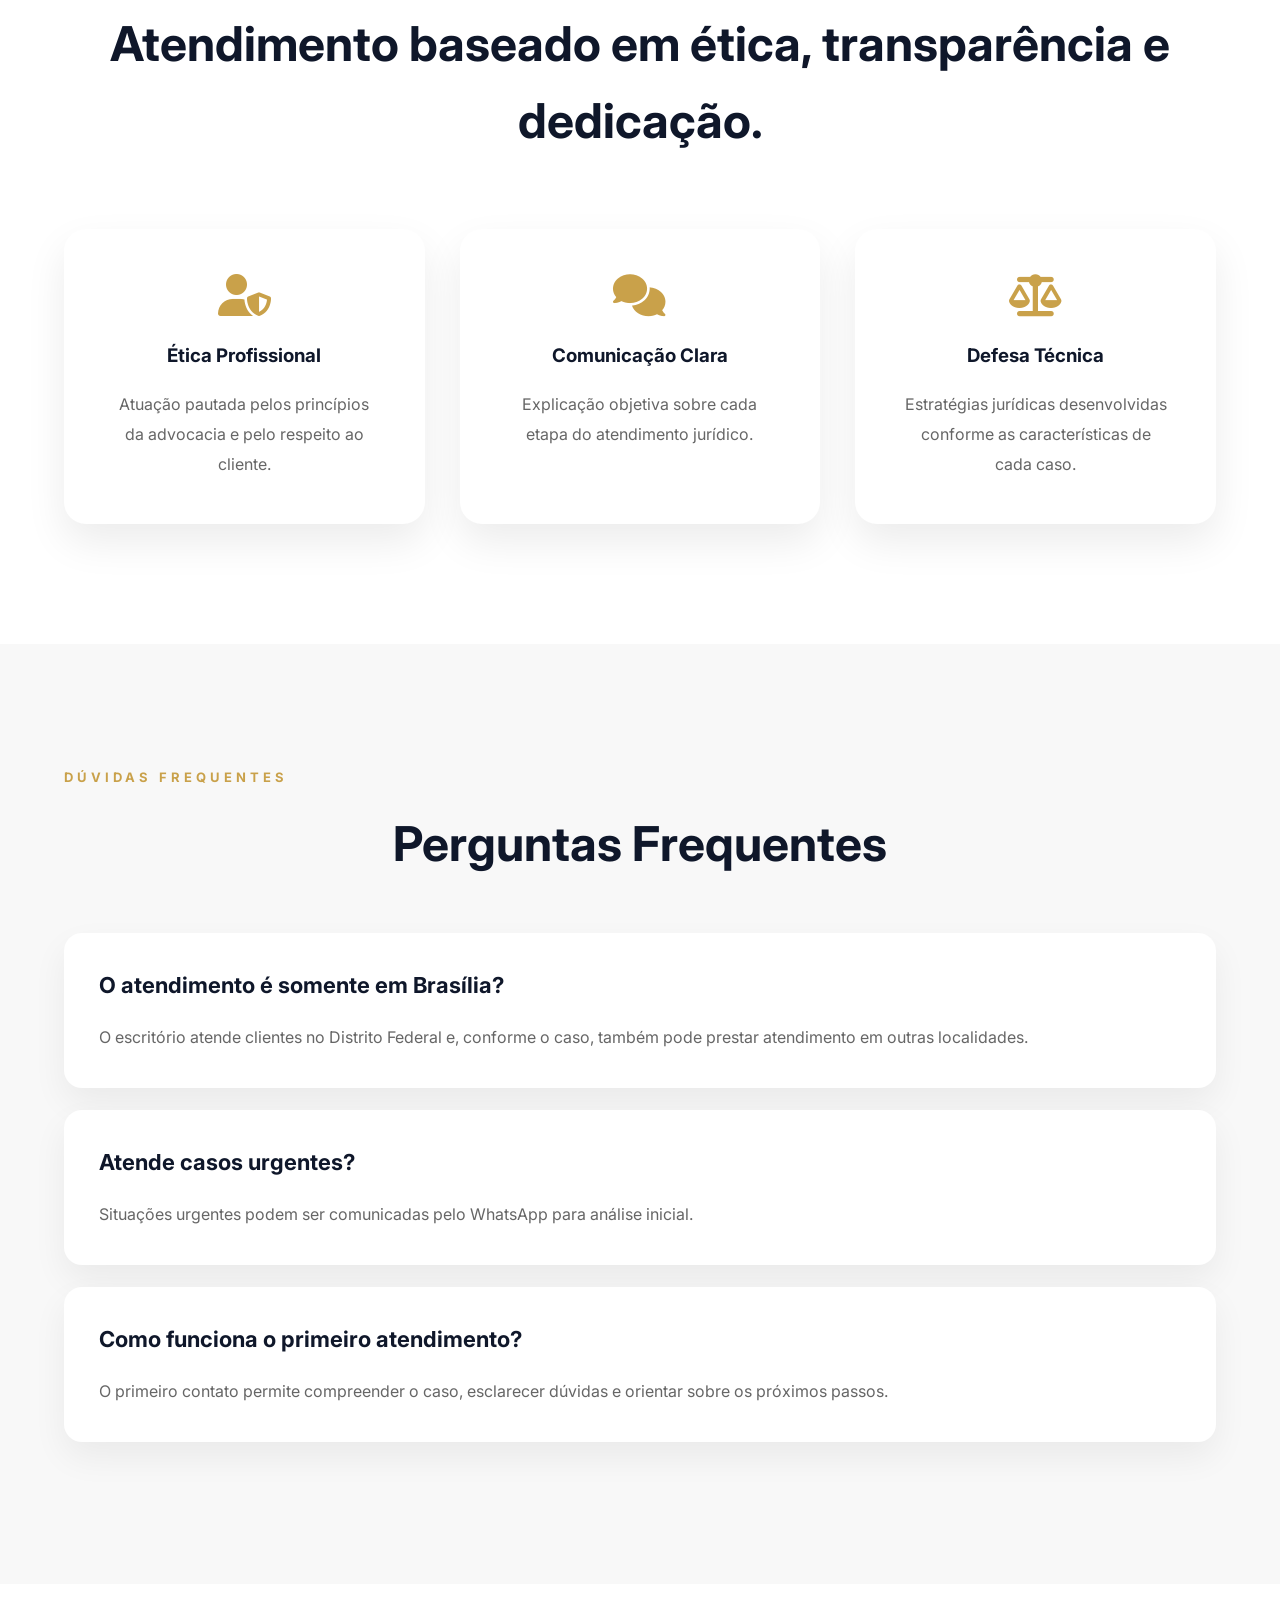
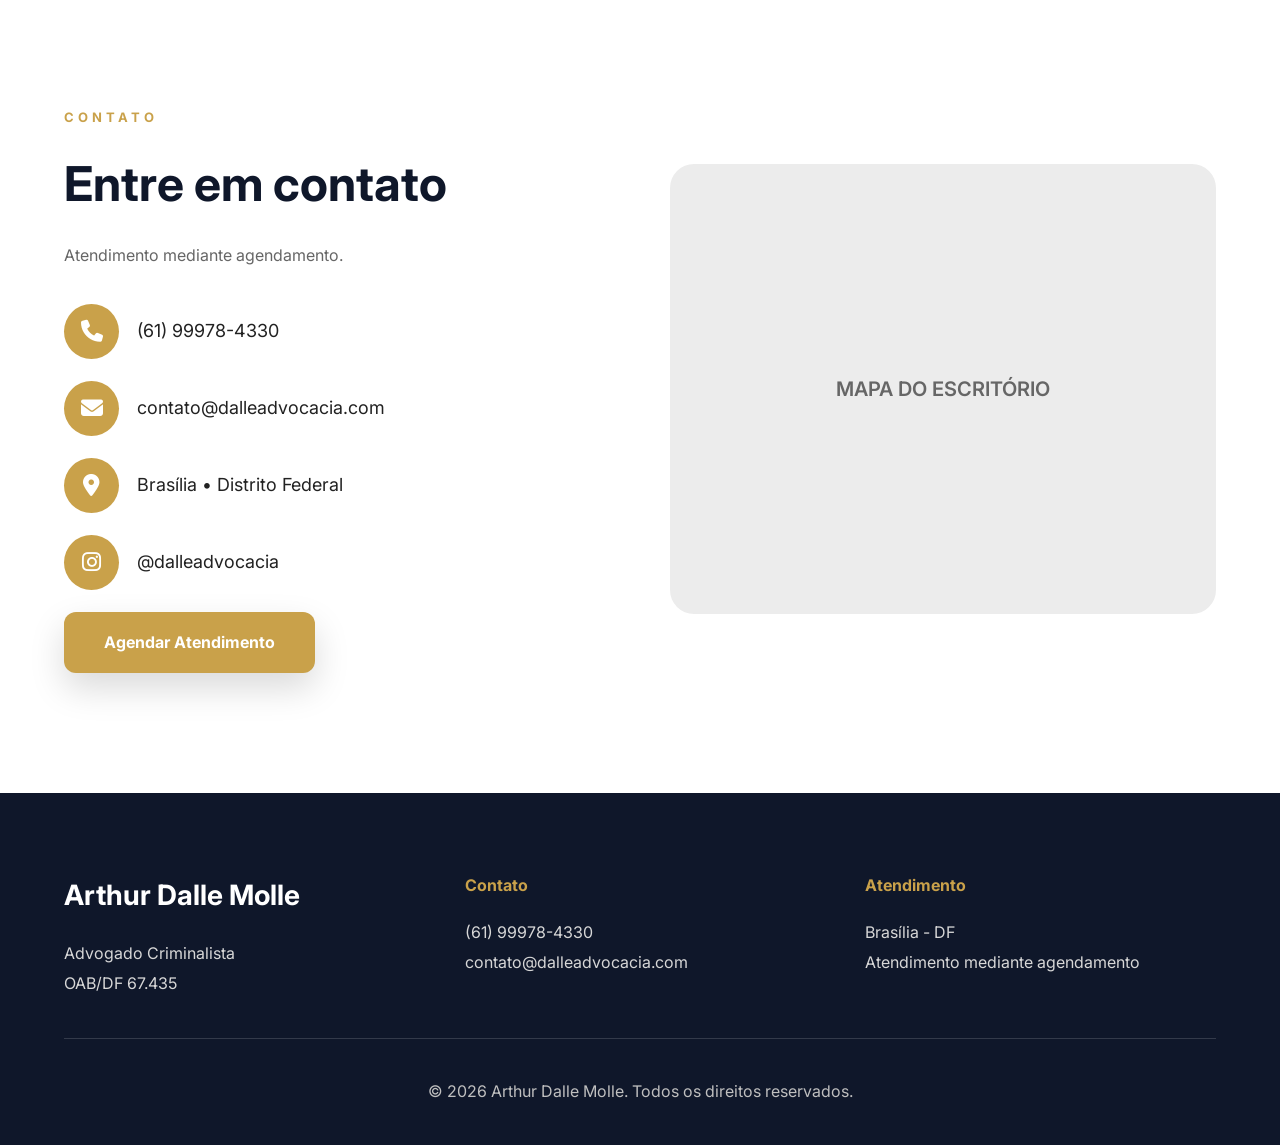
==== commit 98efdfea: "feat: add staygo lead form and legal landing template" ====
--- a/dalleadvocacia/index.html
+++ b/dalleadvocacia/index.html
@@ -114,6 +114,8 @@
             <nav id="menu">
 
                 <a href="#inicio">Início</a>
+
+                <a href="#triagem">Triagem</a>
 
                 <a href="#sobre">Sobre</a>
 
@@ -181,11 +183,10 @@
                 <div class="hero-botoes">
 
                     <a
-                        href="https://wa.me/5561999784330"
-                        target="_blank"
+                        href="#triagem"
                         class="btn-principal">
 
-                        Falar pelo WhatsApp
+                        Iniciar atendimento
 
                     </a>
 
@@ -360,6 +361,199 @@
             </article>
 
         </div>
+
+    </div>
+
+</section>
+
+<!-- =========================================================
+     TRIAGEM STAYGO
+========================================================== -->
+
+<section
+    class="triagem-staygo"
+    id="triagem">
+
+    <div class="container">
+
+        <div class="triagem-copy">
+
+            <span class="titulo-pequeno">
+
+                ATENDIMENTO INICIAL
+
+            </span>
+
+            <h2>
+
+                Explique seu caso em poucos campos.
+
+            </h2>
+
+            <p>
+
+                A assistente Laura organiza as informações essenciais para que
+                o escritório entenda a urgência, a cidade e o tipo de demanda
+                antes do primeiro contato humano.
+
+            </p>
+
+            <ul>
+
+                <li>Atendimento inicial com sigilo e objetividade.</li>
+
+                <li>Triagem para prisão, flagrante, audiência e habeas corpus.</li>
+
+                <li>Encaminhamento do lead ao advogado quando houver urgência.</li>
+
+            </ul>
+
+        </div>
+
+        <form
+            class="staygo-form"
+            data-staygo-slug="dalleadvocacia"
+            data-staygo-whatsapp="5561999784330">
+
+            <h3>
+
+                Receber orientação inicial
+
+            </h3>
+
+            <p>
+
+                Preencha para que a Laura organize seu atendimento.
+
+            </p>
+
+            <label>
+
+                Seu nome
+
+                <input
+                    type="text"
+                    name="contactName"
+                    placeholder="Digite seu nome"
+                    autocomplete="name">
+
+            </label>
+
+            <label>
+
+                WhatsApp
+
+                <input
+                    type="tel"
+                    name="phone"
+                    placeholder="(61) 99999-9999"
+                    autocomplete="tel"
+                    required>
+
+            </label>
+
+            <label>
+
+                Cidade
+
+                <input
+                    type="text"
+                    name="city"
+                    placeholder="Ex: Brasília/DF"
+                    autocomplete="address-level2">
+
+            </label>
+
+            <label>
+
+                Tipo de caso
+
+                <select name="area">
+
+                    <option value="">Selecione uma opção</option>
+
+                    <option value="Prisão em flagrante">Prisão em flagrante</option>
+
+                    <option value="Audiência de custódia">Audiência de custódia</option>
+
+                    <option value="Habeas corpus">Habeas corpus</option>
+
+                    <option value="Intimação ou delegacia">Intimação ou delegacia</option>
+
+                    <option value="Processo criminal">Processo criminal</option>
+
+                    <option value="Outro caso criminal">Outro caso criminal</option>
+
+                </select>
+
+            </label>
+
+            <label>
+
+                Urgência
+
+                <select name="urgency">
+
+                    <option value="">Selecione uma opção</option>
+
+                    <option value="Urgente agora">Urgente agora</option>
+
+                    <option value="Ainda hoje">Ainda hoje</option>
+
+                    <option value="Tenho prazo ou audiência">Tenho prazo ou audiência</option>
+
+                    <option value="Quero tirar uma dúvida">Quero tirar uma dúvida</option>
+
+                </select>
+
+            </label>
+
+            <label class="staygo-full">
+
+                Conte rapidamente o que aconteceu
+
+                <textarea
+                    name="message"
+                    rows="4"
+                    placeholder="Ex: fui intimado, tenho audiência marcada, familiar preso, preciso de habeas corpus..."
+                    required></textarea>
+
+            </label>
+
+            <input type="hidden" name="source" value="landing">
+
+            <input type="hidden" name="capturedFrom" value="dalleadvocacia">
+
+            <button
+                type="submit"
+                class="btn-principal staygo-submit">
+
+                Enviar para triagem
+
+            </button>
+
+            <a
+                href="https://wa.me/5561999784330"
+                target="_blank"
+                class="staygo-whatsapp-link">
+
+                Prefiro chamar direto no WhatsApp
+
+            </a>
+
+            <div
+                class="staygo-form-status"
+                role="status"
+                aria-live="polite"></div>
+
+            <small>
+
+                O envio deste formulário não cria promessa de resultado e não
+                substitui a análise jurídica individual do advogado.
+
+            </small>
+
+        </form>
 
     </div>
 
@@ -1040,8 +1234,86 @@
      MAIN JS
 ========================================================== -->
 
+<script>
+(() => {
+  const forms = document.querySelectorAll(".staygo-form");
+  const apiBase = "https://app.staygobot.com/api/public/capture";
+  const getParams = () => {
+    const params = new URLSearchParams(window.location.search);
+    return {
+      utm_source: params.get("utm_source") || "landing",
+      utm_medium: params.get("utm_medium") || "",
+      utm_campaign: params.get("utm_campaign") || "",
+      utm_term: params.get("utm_term") || "",
+      utm_content: params.get("utm_content") || "",
+      campaignid: params.get("campaignid") || "",
+      adgroupid: params.get("adgroupid") || "",
+      matchtype: params.get("matchtype") || "",
+      device: params.get("device") || navigator.userAgent,
+    };
+  };
+  const onlyDigits = (value) => String(value || "").replace(/\D/g, "");
+  const buildWhatsappUrl = (number, payload) => {
+    const text = [
+      "Olá, vim pelo site.",
+      payload.contactName ? "Nome: " + payload.contactName : "",
+      payload.city ? "Cidade: " + payload.city : "",
+      payload.area ? "Caso: " + payload.area : "",
+      payload.urgency ? "Urgência: " + payload.urgency : "",
+      payload.message ? "Relato: " + payload.message : "",
+    ].filter(Boolean).join("\n");
+    return "https://wa.me/" + onlyDigits(number) + "?text=" + encodeURIComponent(text);
+  };
+
+  forms.forEach((form) => {
+    const status = form.querySelector(".staygo-form-status");
+    form.addEventListener("submit", async (event) => {
+      event.preventDefault();
+      const submit = form.querySelector(".staygo-submit");
+      const slug = form.dataset.staygoSlug;
+      const whatsapp = form.dataset.staygoWhatsapp;
+      const data = Object.fromEntries(new FormData(form).entries());
+      const payload = {
+        ...data,
+        ...getParams(),
+        source: data.source || "landing",
+        campaign: data.campaign || getParams().utm_campaign,
+        keyword: data.keyword || getParams().utm_term,
+        pageUrl: window.location.href,
+      };
+
+      if (status) status.textContent = "Enviando para a Laura...";
+      if (submit) submit.disabled = true;
+
+      try {
+        const response = await fetch(`${apiBase}/${slug}/leads`, {
+          method: "POST",
+          headers: { "Content-Type": "application/json" },
+          body: JSON.stringify(payload),
+        });
+        const result = await response.json().catch(() => ({}));
+        if (!response.ok) throw new Error(result.error || "Não foi possível enviar.");
+        if (status) status.textContent = "Recebemos seu contato. A Laura já organizou a triagem para o escritório.";
+        window.dataLayer = window.dataLayer || [];
+        window.dataLayer.push({ event: "staygo_lead_submit", leadScore: result.leadScore, company: slug });
+        setTimeout(() => {
+          window.location.href = result.whatsappUrl || buildWhatsappUrl(whatsapp, payload);
+        }, 900);
+      } catch (error) {
+        if (status) status.textContent = "Não conseguimos enviar agora. Abrindo o WhatsApp para continuar.";
+        setTimeout(() => {
+          window.location.href = buildWhatsappUrl(whatsapp, payload);
+        }, 700);
+      } finally {
+        if (submit) submit.disabled = false;
+      }
+    });
+  });
+})();
+</script>
+
 <script src="js/main.js"></script>
 
 </body>
 
-</html>+</html>
--- a/dalleadvocacia/css/style.css
+++ b/dalleadvocacia/css/style.css
@@ -533,6 +533,256 @@
     padding:130px 0;
 
     background:white;
+
+}
+
+/* ==========================================================
+   TRIAGEM STAYGO
+========================================================== */
+
+.triagem-staygo{
+
+    padding:120px 0;
+
+    background:linear-gradient(135deg,#0F172A,#111827);
+
+    color:white;
+
+}
+
+.triagem-staygo .container{
+
+    display:grid;
+
+    grid-template-columns:1fr 1.05fr;
+
+    gap:70px;
+
+    align-items:start;
+
+}
+
+.triagem-copy{
+
+    position:sticky;
+
+    top:120px;
+
+}
+
+.triagem-copy h2{
+
+    font-size:48px;
+
+    line-height:58px;
+
+    margin:16px 0 22px;
+
+}
+
+.triagem-copy p{
+
+    color:#CBD5E1;
+
+    font-size:19px;
+
+    line-height:34px;
+
+    margin-bottom:28px;
+
+}
+
+.triagem-copy ul{
+
+    list-style:none;
+
+    display:grid;
+
+    gap:14px;
+
+}
+
+.triagem-copy li{
+
+    color:#E5E7EB;
+
+    background:rgba(255,255,255,.06);
+
+    border:1px solid rgba(255,255,255,.10);
+
+    border-radius:14px;
+
+    padding:16px 18px;
+
+}
+
+.triagem-copy li::before{
+
+    content:"✓";
+
+    color:var(--dourado);
+
+    font-weight:900;
+
+    margin-right:10px;
+
+}
+
+.staygo-form{
+
+    background:#FFF;
+
+    color:var(--azul);
+
+    border-radius:24px;
+
+    padding:34px;
+
+    box-shadow:0 35px 90px rgba(0,0,0,.32);
+
+    display:grid;
+
+    grid-template-columns:1fr 1fr;
+
+    gap:18px;
+
+}
+
+.staygo-form h3,
+.staygo-form p,
+.staygo-form .staygo-full,
+.staygo-form .staygo-submit,
+.staygo-form .staygo-whatsapp-link,
+.staygo-form .staygo-form-status,
+.staygo-form small{
+
+    grid-column:1 / -1;
+
+}
+
+.staygo-form h3{
+
+    font-size:30px;
+
+    line-height:38px;
+
+}
+
+.staygo-form p{
+
+    color:#64748B;
+
+    margin-top:-8px;
+
+}
+
+.staygo-form label{
+
+    display:grid;
+
+    gap:8px;
+
+    color:#1F2937;
+
+    font-weight:700;
+
+    font-size:14px;
+
+}
+
+.staygo-form input,
+.staygo-form select,
+.staygo-form textarea{
+
+    width:100%;
+
+    border:1px solid #CBD5E1;
+
+    border-radius:12px;
+
+    padding:15px 16px;
+
+    font:inherit;
+
+    color:#111827;
+
+    background:#F8FAFC;
+
+    outline:none;
+
+    transition:.25s;
+
+}
+
+.staygo-form textarea{
+
+    resize:vertical;
+
+    min-height:120px;
+
+}
+
+.staygo-form input:focus,
+.staygo-form select:focus,
+.staygo-form textarea:focus{
+
+    border-color:var(--dourado);
+
+    box-shadow:0 0 0 4px rgba(201,161,74,.16);
+
+    background:white;
+
+}
+
+.staygo-submit{
+
+    justify-content:center;
+
+    border:none;
+
+    cursor:pointer;
+
+}
+
+.staygo-submit:disabled{
+
+    opacity:.7;
+
+    cursor:wait;
+
+}
+
+.staygo-whatsapp-link{
+
+    color:#16A34A;
+
+    text-align:center;
+
+    font-weight:800;
+
+    text-decoration:none;
+
+}
+
+.staygo-form-status{
+
+    min-height:22px;
+
+    color:#0F766E;
+
+    font-weight:800;
+
+    text-align:center;
+
+}
+
+.staygo-form small{
+
+    color:#64748B;
+
+    text-align:center;
+
+    line-height:24px;
 
 }
 
@@ -1238,4 +1488,3 @@
     transform:translateY(0);
 
 }
-
--- a/dalleadvocacia/css/responsive.css
+++ b/dalleadvocacia/css/responsive.css
@@ -0,0 +1,533 @@
+/* ==========================================================
+   RESPONSIVO
+========================================================== */
+
+@media (max-width:1200px){
+
+.container{
+
+    width:92%;
+
+}
+
+.hero h1{
+
+    font-size:56px;
+
+    line-height:64px;
+
+}
+
+.sobre .container{
+
+    gap:50px;
+
+}
+
+}
+
+/* ==========================================================
+   TABLET
+========================================================== */
+
+@media (max-width:991px){
+
+/* Header */
+
+header{
+
+    padding:18px 0;
+
+}
+
+header .container{
+
+    position:relative;
+
+}
+
+.menu-mobile{
+
+    display:block;
+
+}
+
+nav{
+
+    position:absolute;
+
+    top:80px;
+
+    left:0;
+
+    width:100%;
+
+    background:#0F172A;
+
+    border-radius:16px;
+
+    display:none;
+
+    flex-direction:column;
+
+    padding:25px;
+
+    gap:20px;
+
+    box-shadow:0 20px 40px rgba(0,0,0,.25);
+
+}
+
+nav.active{
+
+    display:flex;
+
+}
+
+.btn-whatsapp{
+
+    display:none;
+
+}
+
+/* Hero */
+
+.hero{
+
+    padding:150px 0 90px;
+
+}
+
+.hero .container{
+
+    grid-template-columns:1fr;
+
+    text-align:center;
+
+    gap:60px;
+
+}
+
+.hero-texto{
+
+    order:2;
+
+}
+
+.hero-imagem{
+
+    order:1;
+
+}
+
+.hero-imagem img{
+
+    max-width:420px;
+
+}
+
+.hero-botoes{
+
+    justify-content:center;
+
+}
+
+.hero h1{
+
+    font-size:48px;
+
+    line-height:58px;
+
+}
+
+.hero p{
+
+    font-size:18px;
+
+}
+
+/* Sobre */
+
+.sobre .container{
+
+    grid-template-columns:1fr;
+
+}
+
+.triagem-staygo .container{
+
+    grid-template-columns:1fr;
+
+}
+
+.triagem-copy{
+
+    position:static;
+
+}
+
+.triagem-copy h2{
+
+    font-size:40px;
+
+    line-height:50px;
+
+}
+
+.staygo-form{
+
+    grid-template-columns:1fr;
+
+}
+
+.sobre-imagem{
+
+    text-align:center;
+
+}
+
+.sobre-imagem img{
+
+    max-width:550px;
+
+}
+
+/* Cards */
+
+.cards{
+
+    grid-template-columns:repeat(2,1fr);
+
+}
+
+.grid-diferenciais{
+
+    grid-template-columns:1fr;
+
+}
+
+.provas{
+
+    grid-template-columns:1fr;
+
+}
+
+/* Contato */
+
+.contato .container{
+
+    grid-template-columns:1fr;
+
+}
+
+.footer-grid{
+
+    grid-template-columns:1fr;
+
+    text-align:center;
+
+}
+
+}
+
+/* ==========================================================
+   CELULAR
+========================================================== */
+
+@media (max-width:768px){
+
+section{
+
+    padding:80px 0 !important;
+
+}
+
+.logo h2{
+
+    font-size:26px;
+
+}
+
+.logo span{
+
+    font-size:11px;
+
+}
+
+.hero{
+
+    padding-top:130px;
+
+}
+
+.hero h1{
+
+    font-size:38px;
+
+    line-height:48px;
+
+}
+
+.hero p{
+
+    font-size:17px;
+
+    line-height:30px;
+
+}
+
+.hero-imagem img{
+
+    max-width:320px;
+
+}
+
+.hero-botoes{
+
+    flex-direction:column;
+
+}
+
+.btn-principal,
+
+.btn-secundario{
+
+    width:100%;
+
+    justify-content:center;
+
+    margin:0;
+
+}
+
+.cards{
+
+    grid-template-columns:1fr;
+
+}
+
+.card{
+
+    padding:30px;
+
+}
+
+.sobre h2{
+
+    font-size:38px;
+
+}
+
+.sobre h3{
+
+    font-size:20px;
+
+}
+
+.sobre p{
+
+    font-size:17px;
+
+    line-height:30px;
+
+}
+
+.areas h2,
+
+.diferenciais h2,
+
+.prova-social h2,
+
+.faq h2,
+
+.contato h2,
+
+.cta h2,
+
+.triagem-copy h2{
+
+    font-size:36px;
+
+}
+
+.staygo-form{
+
+    padding:26px;
+
+    border-radius:20px;
+
+}
+
+.grid-diferenciais{
+
+    gap:25px;
+
+}
+
+.item{
+
+    padding:30px;
+
+}
+
+.cta h2{
+
+    font-size:34px;
+
+}
+
+.cta p{
+
+    font-size:18px;
+
+}
+
+.contato-item{
+
+    font-size:16px;
+
+}
+
+.mapa-placeholder{
+
+    min-height:300px;
+
+}
+
+.footer-grid{
+
+    gap:35px;
+
+}
+
+.whatsapp-float{
+
+    width:62px;
+
+    height:62px;
+
+    font-size:30px;
+
+    right:18px;
+
+    bottom:18px;
+
+}
+
+.voltar-topo{
+
+    right:20px;
+
+    bottom:95px;
+
+}
+
+}
+
+/* ==========================================================
+   CELULARES PEQUENOS
+========================================================== */
+
+@media (max-width:480px){
+
+.container{
+
+    width:94%;
+
+}
+
+header{
+
+    padding:15px 0;
+
+}
+
+.hero{
+
+    min-height:auto;
+
+}
+
+.hero h1{
+
+    font-size:32px;
+
+    line-height:42px;
+
+}
+
+.hero p{
+
+    font-size:16px;
+
+}
+
+.hero-tag{
+
+    font-size:13px;
+
+}
+
+.hero-imagem img{
+
+    max-width:280px;
+
+}
+
+.card span{
+
+    width:65px;
+
+    height:65px;
+
+    font-size:28px;
+
+}
+
+.card h3{
+
+    font-size:22px;
+
+}
+
+.item h3{
+
+    font-size:22px;
+
+}
+
+.prova{
+
+    padding:30px;
+
+}
+
+.faq-item{
+
+    padding:25px;
+
+}
+
+.btn-principal,
+
+.btn-secundario{
+
+    padding:16px 25px;
+
+    font-size:15px;
+
+}
+
+.cta h2{
+
+    font-size:30px;
+
+}
+
+footer{
+
+    padding:60px 0 30px;
+
+}
+
+}
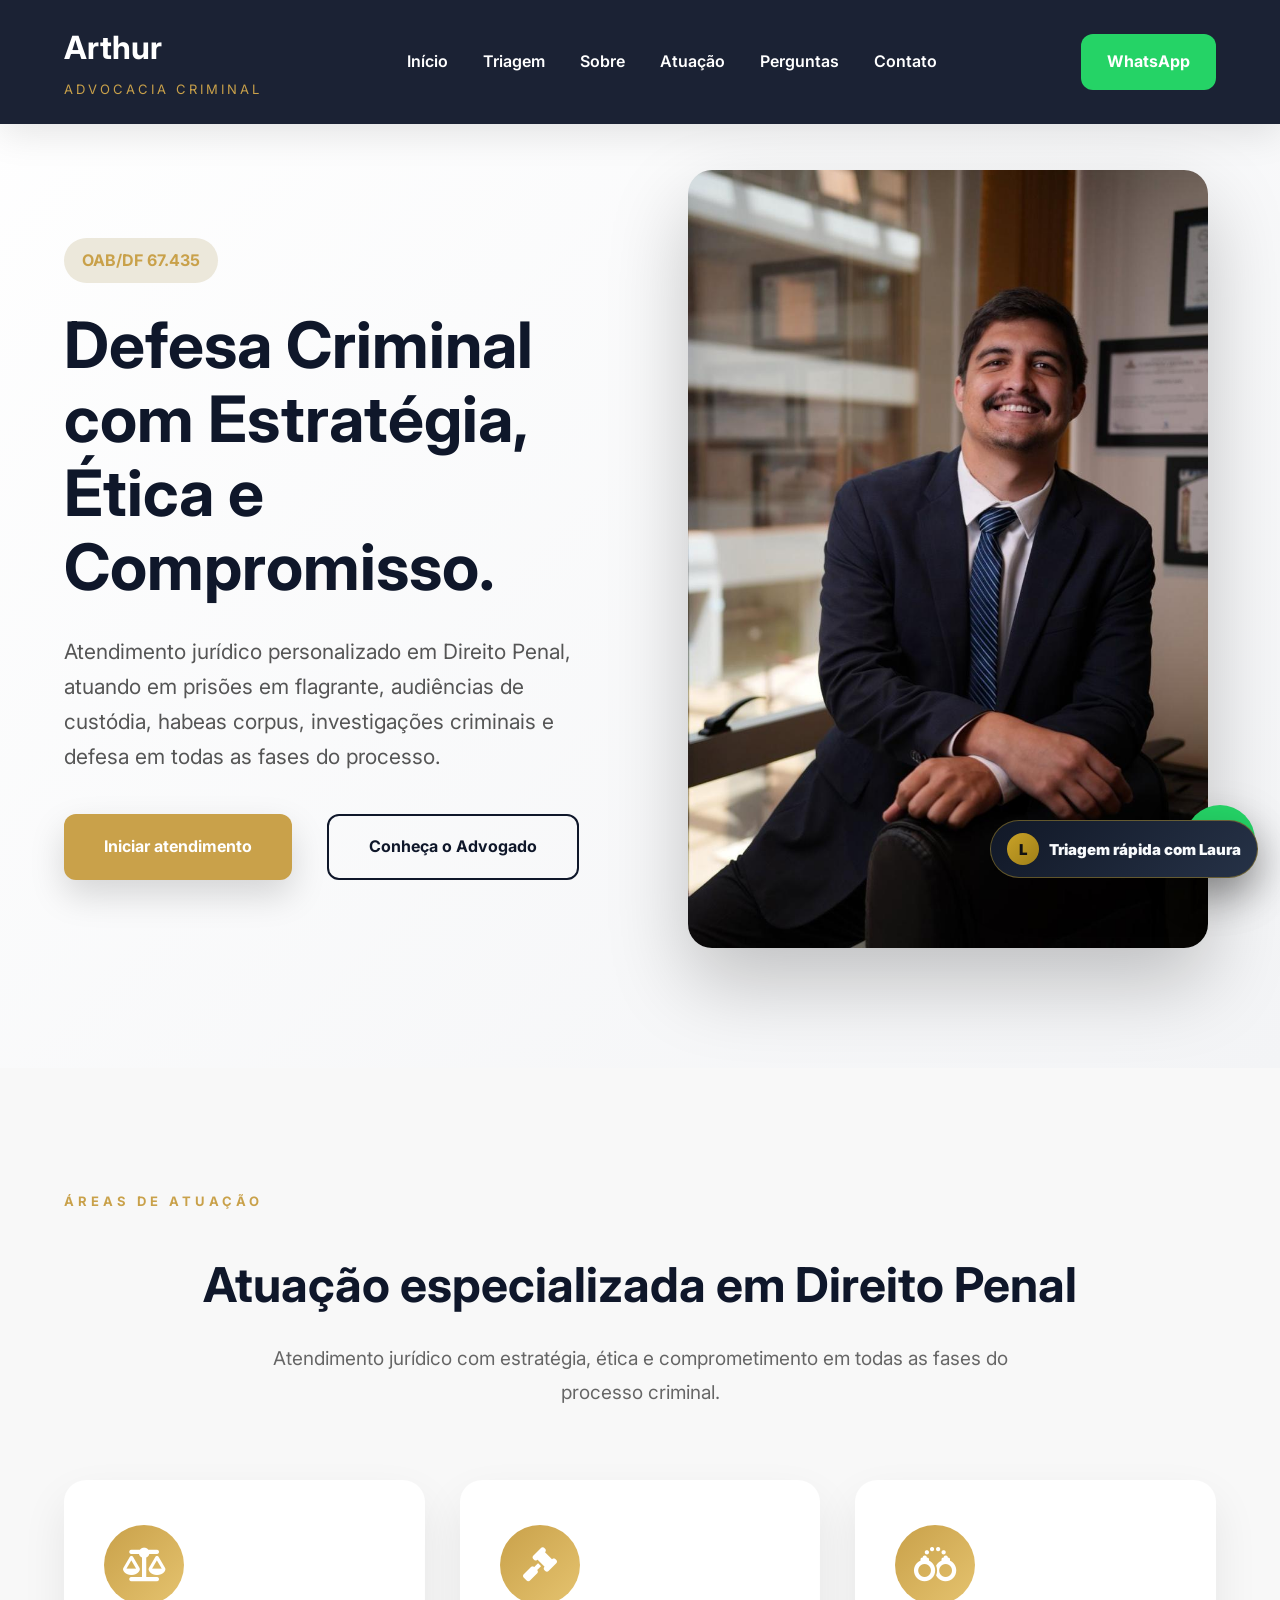
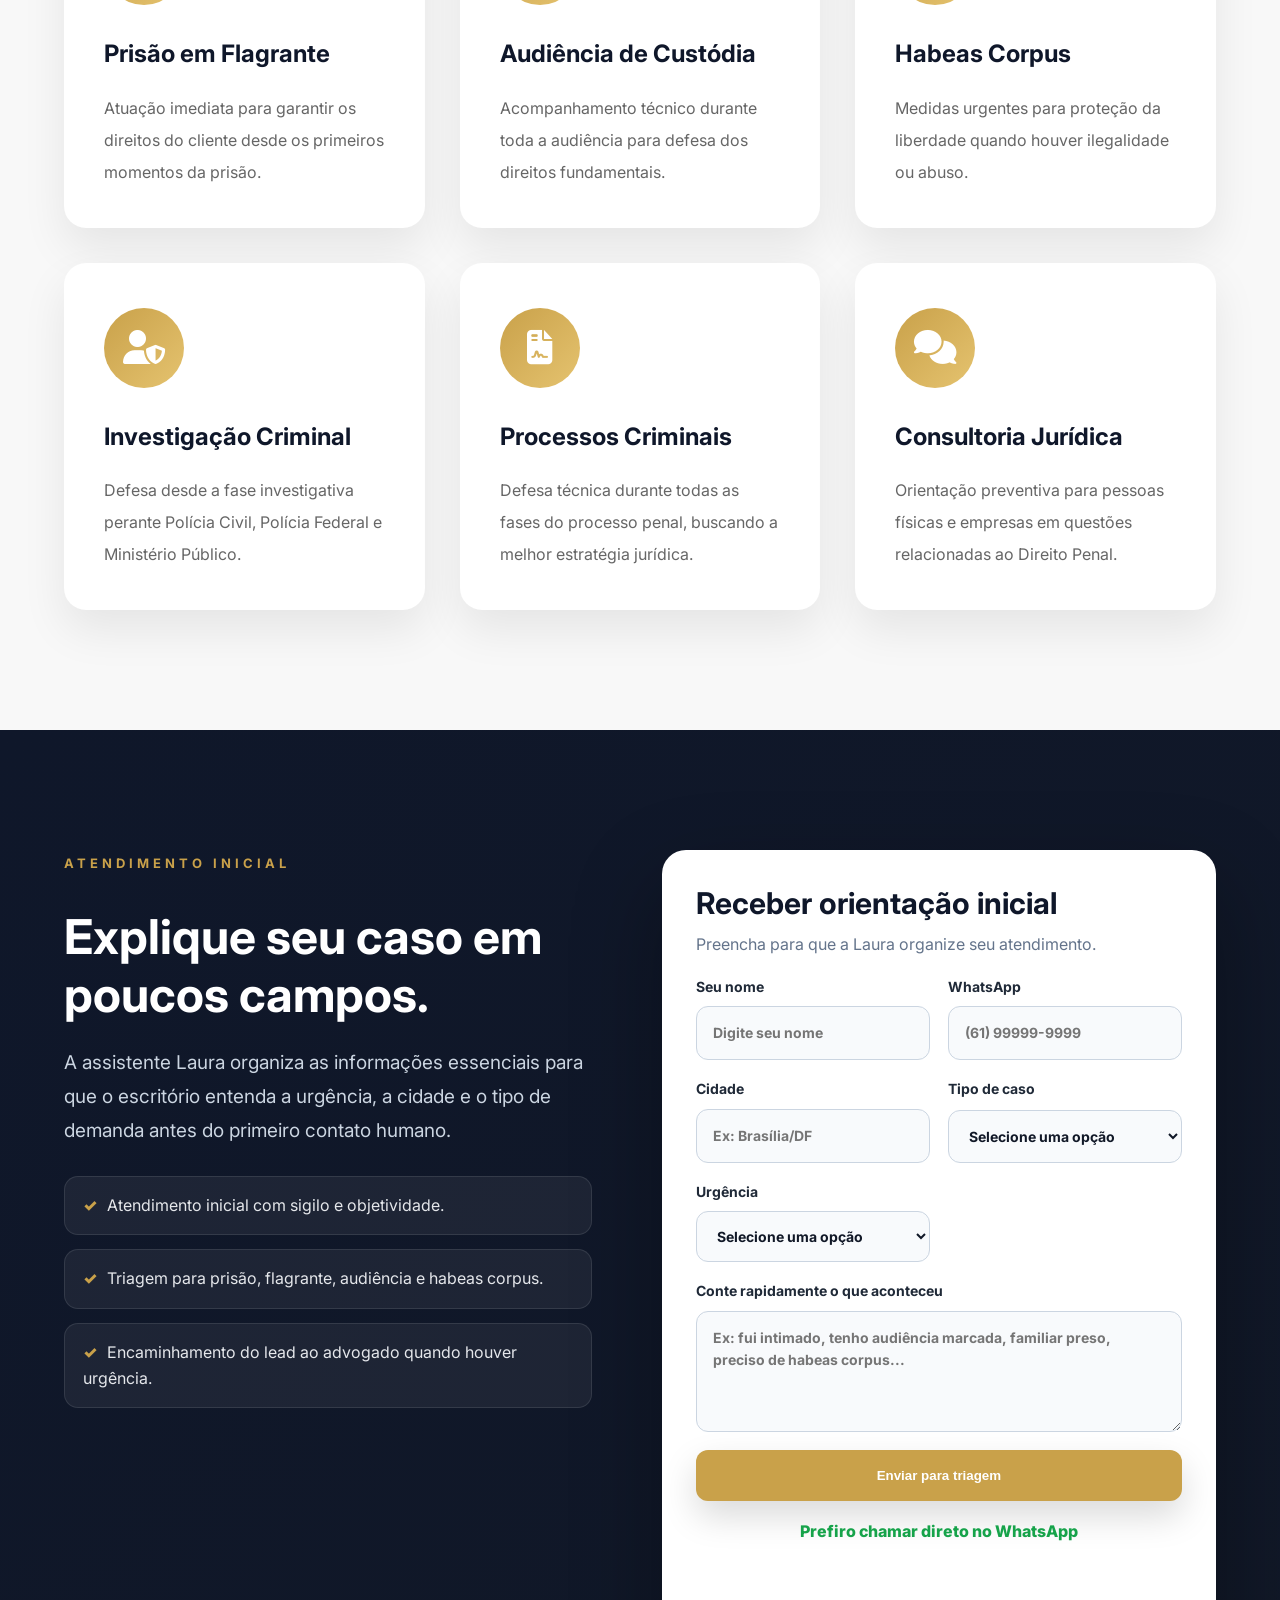
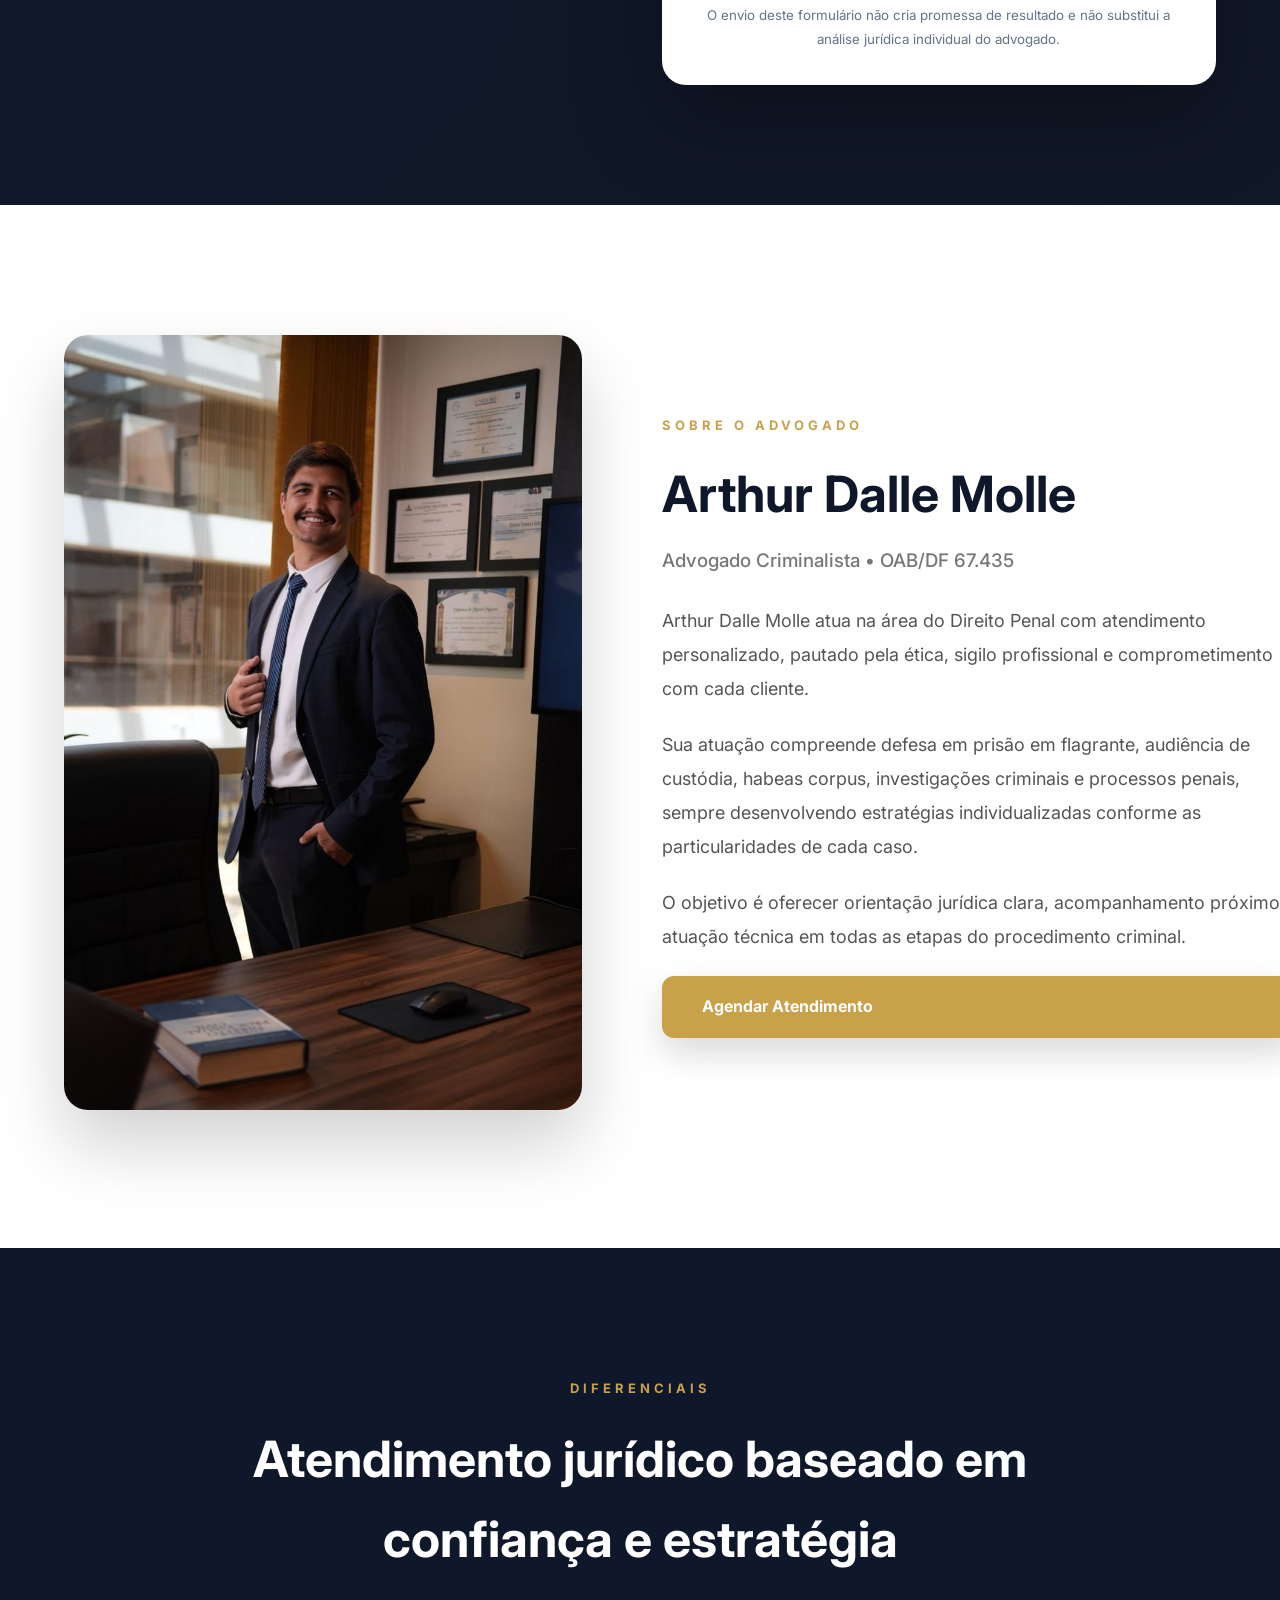
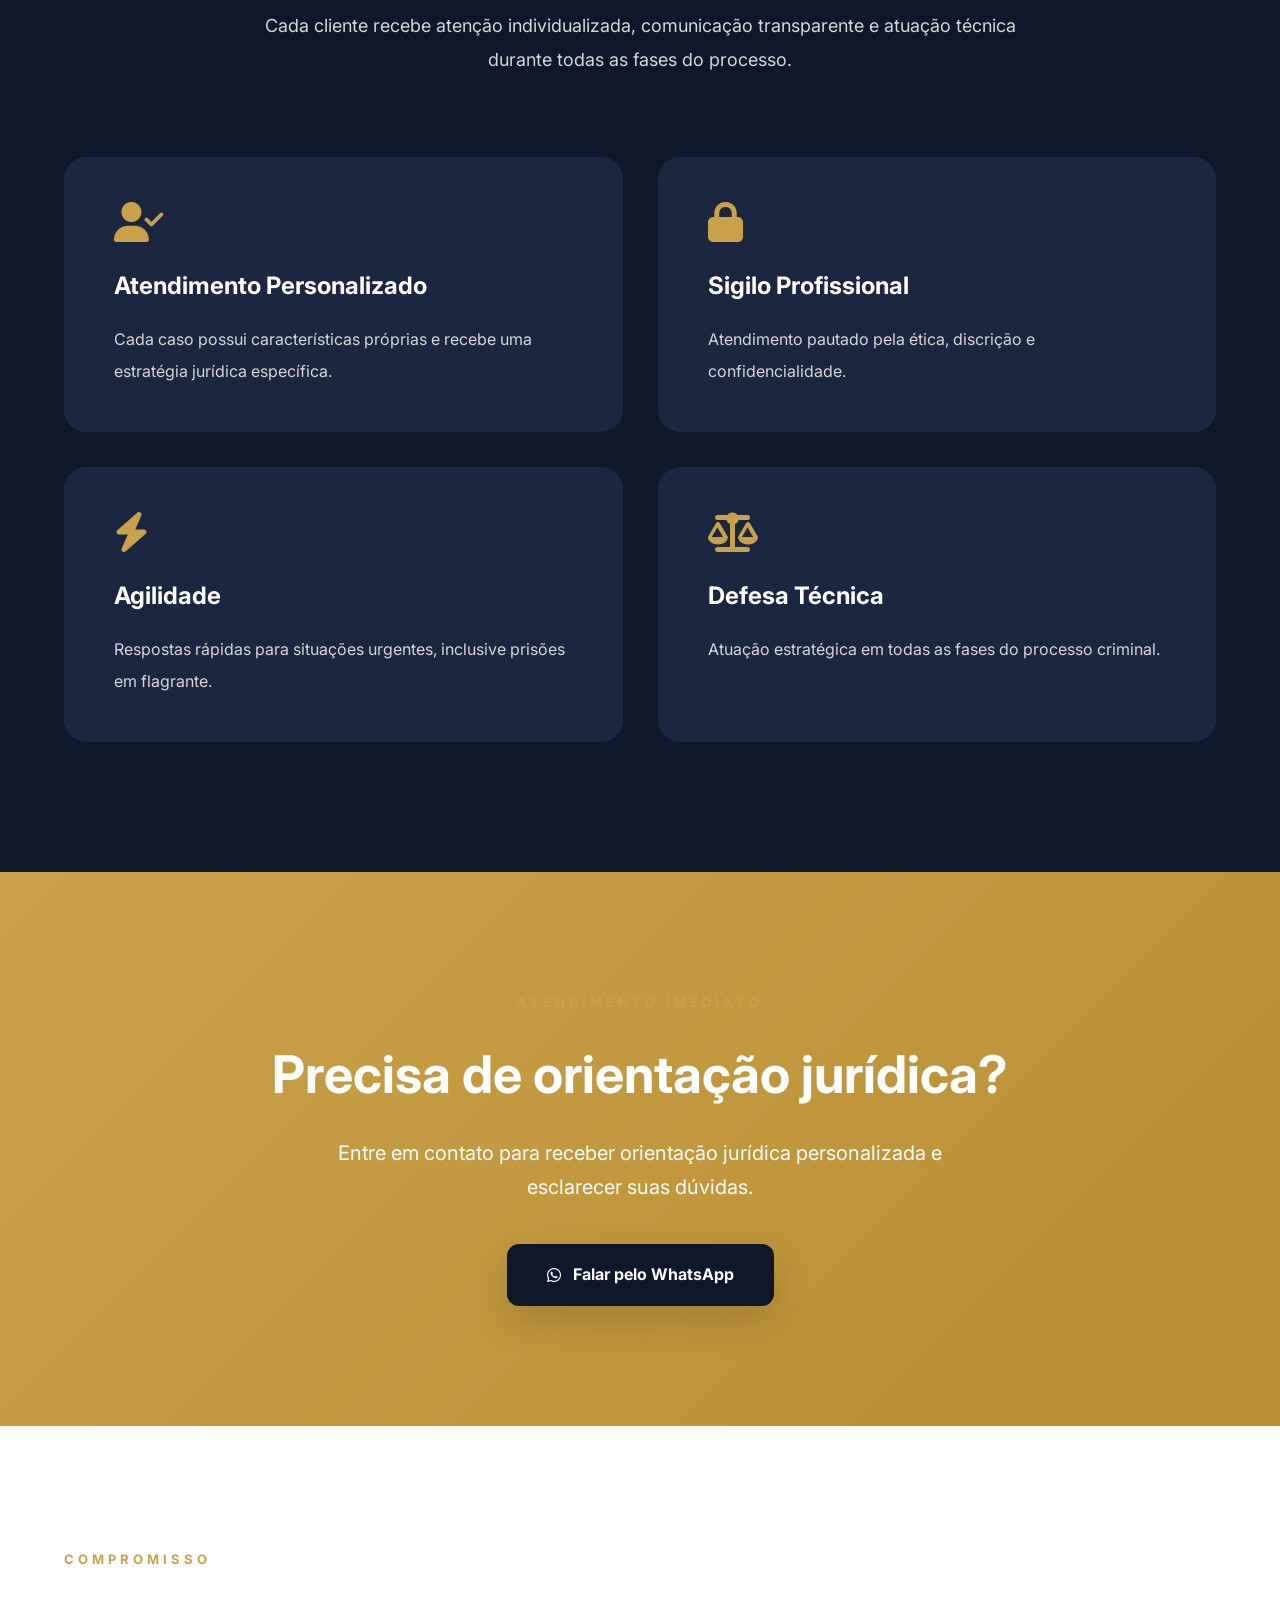
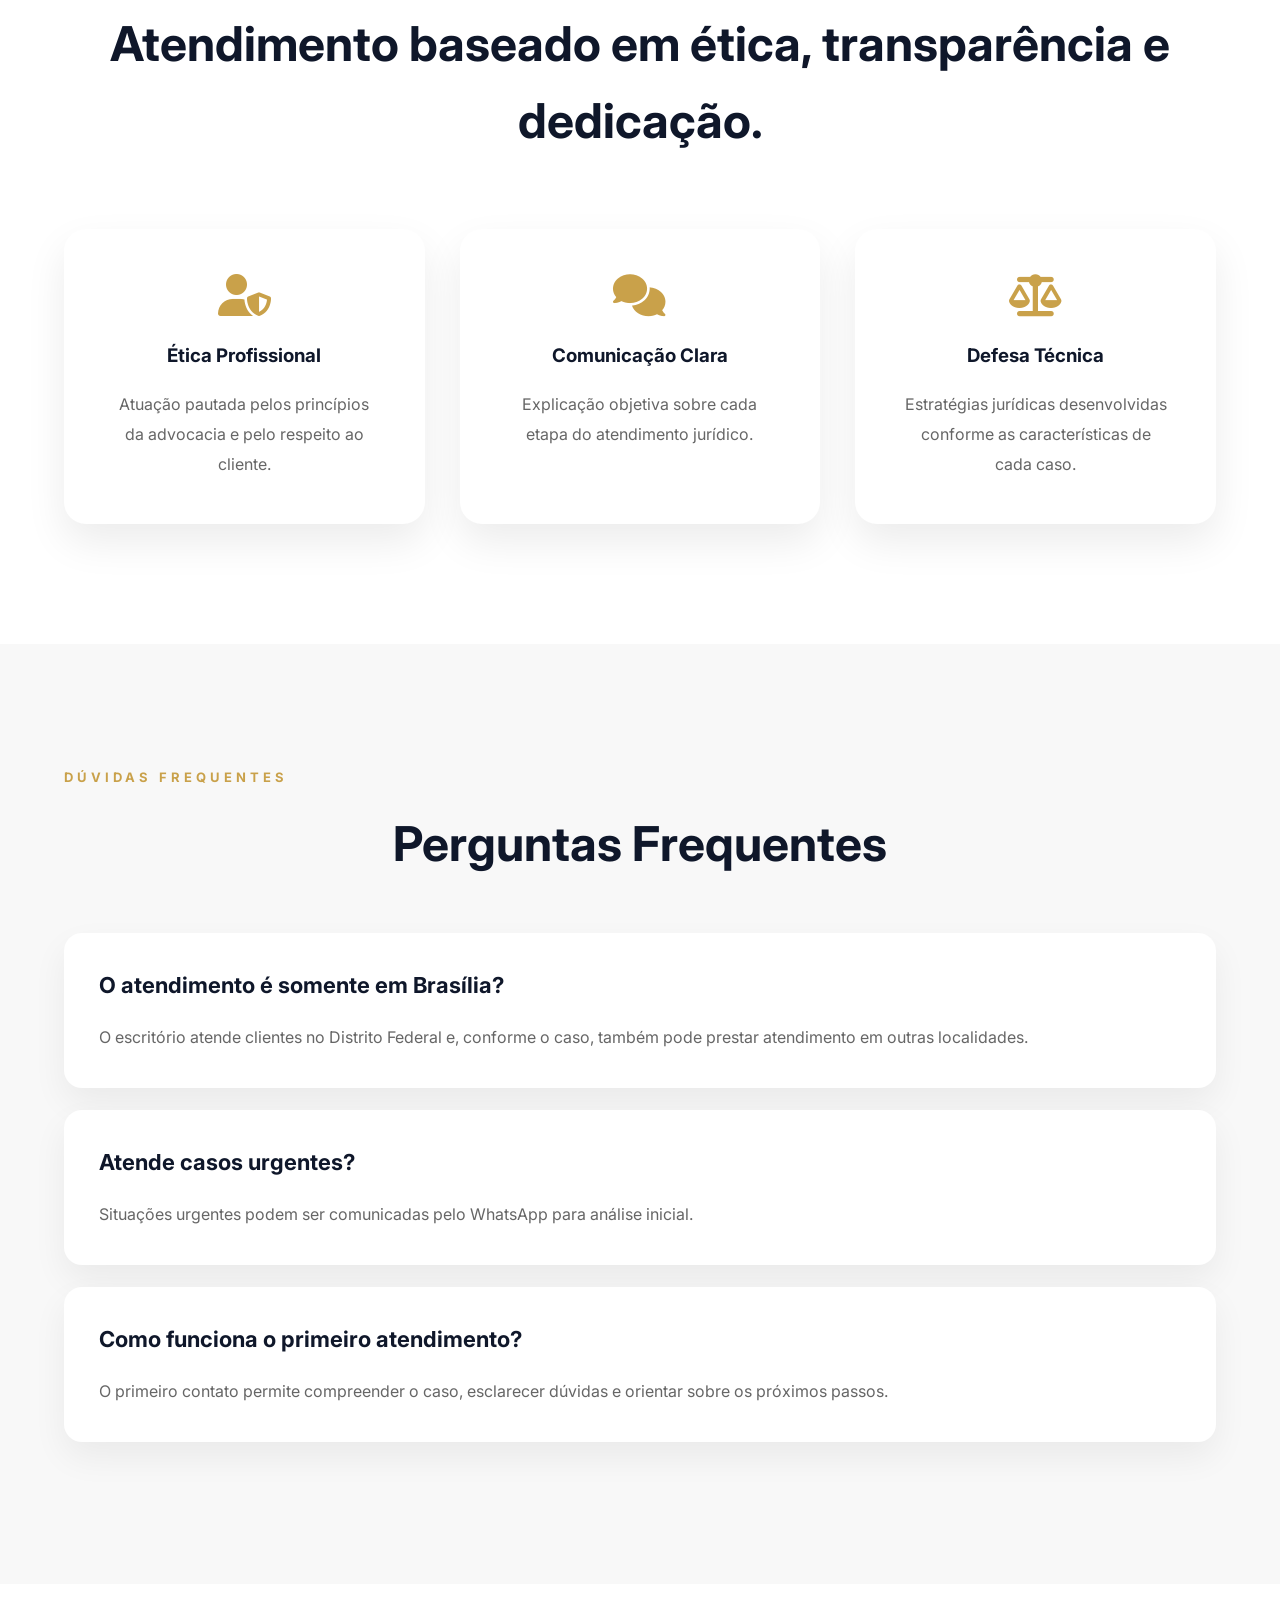
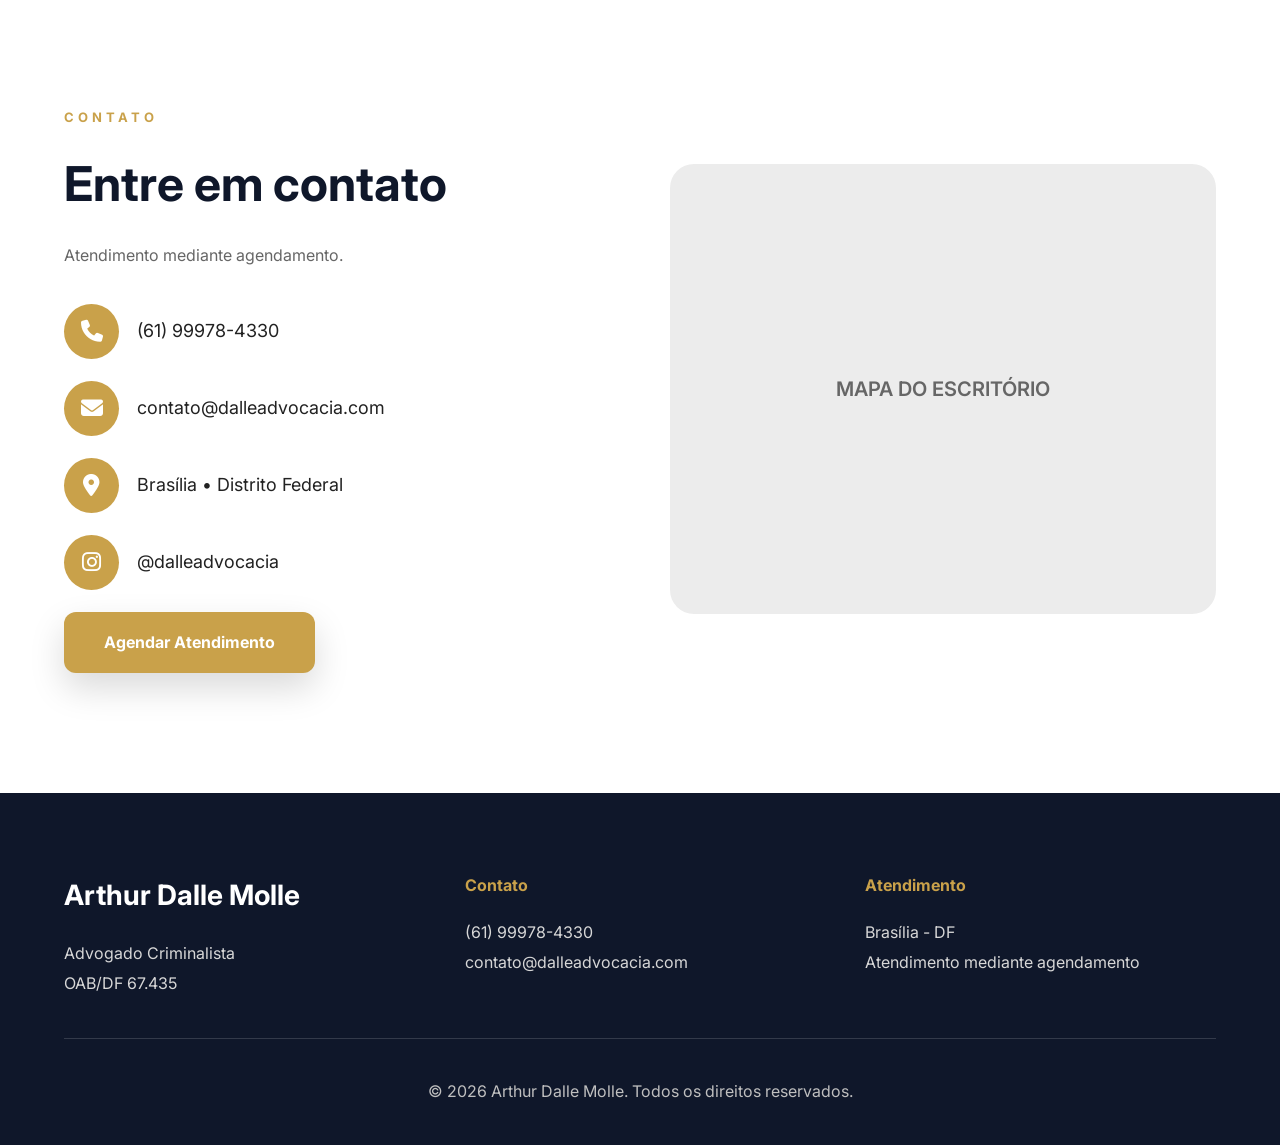
==== commit 0c831279: "feat: add laura widget to dalle landing" ====
--- a/dalleadvocacia/index.html
+++ b/dalleadvocacia/index.html
@@ -73,6 +73,9 @@
         href="css/style.css">
 
     <link rel="stylesheet"
+        href="staygo-laura.css">
+
+    <link rel="stylesheet"
         href="css/responsive.css">
 
     <!-- Google Tag Manager -->
@@ -130,7 +133,9 @@
             <a
                 href="https://wa.me/5561999784330"
                 target="_blank"
-                class="btn-whatsapp">
+                class="btn-whatsapp js-whatsapp"
+                data-staygo-whatsapp="true"
+                data-intent="atendimento criminal urgente">
 
                 WhatsApp
 
@@ -1147,7 +1152,9 @@
 
 <a
     href="https://wa.me/5561999784330"
-    class="whatsapp-float"
+    class="whatsapp-float js-whatsapp"
+    data-staygo-whatsapp="true"
+    data-intent="atendimento criminal urgente"
     target="_blank"
     aria-label="Conversar pelo WhatsApp">
 
@@ -1253,6 +1260,13 @@
     };
   };
   const onlyDigits = (value) => String(value || "").replace(/\D/g, "");
+  const escapeHtml = (value) => String(value || "").replace(/[&<>"']/g, (char) => ({
+    "&": "&amp;",
+    "<": "&lt;",
+    ">": "&gt;",
+    "\"": "&quot;",
+    "'": "&#039;",
+  }[char]));
   const buildWhatsappUrl = (number, payload) => {
     const text = [
       "Olá, vim pelo site.",
@@ -1293,12 +1307,18 @@
         });
         const result = await response.json().catch(() => ({}));
         if (!response.ok) throw new Error(result.error || "Não foi possível enviar.");
-        if (status) status.textContent = "Recebemos seu contato. A Laura já organizou a triagem para o escritório.";
+        const whatsappUrl = result.whatsappUrl || buildWhatsappUrl(whatsapp, payload);
+        if (status) {
+          status.innerHTML = `
+            <div class="laura-response">
+              <strong>Laura</strong>
+              <span>${escapeHtml(result.lauraMessage || "Recebi seu contato. Me conta um pouco mais sobre o que aconteceu para eu organizar melhor para o advogado.")}</span>
+              <a href="${whatsappUrl}" target="_blank" rel="noreferrer">Continuar pelo WhatsApp</a>
+            </div>
+          `;
+        }
         window.dataLayer = window.dataLayer || [];
         window.dataLayer.push({ event: "staygo_lead_submit", leadScore: result.leadScore, company: slug });
-        setTimeout(() => {
-          window.location.href = result.whatsappUrl || buildWhatsappUrl(whatsapp, payload);
-        }, 900);
       } catch (error) {
         if (status) status.textContent = "Não conseguimos enviar agora. Abrindo o WhatsApp para continuar.";
         setTimeout(() => {
@@ -1314,6 +1334,26 @@
 
 <script src="js/main.js"></script>
 
+<script>
+  window.STAYGO_LAURA_CONFIG = {
+    slug: "dalleadvocacia",
+    company: "Arthur Dalle Molle Advocacia Criminal",
+    assistantName: "Laura",
+    defaultCity: "Brasilia/DF",
+    defaultArea: "Criminal",
+    capturedFrom: "dalleadvocacia",
+    defaultSource: "site",
+    defaultCampaign: "dalle_criminal_brasilia",
+    whatsappNumber: "5561999784330",
+    leadEndpoint: "https://app.staygobot.com/api/public/capture/dalleadvocacia/leads",
+    eventEndpoint: "https://app.staygobot.com/api/public/capture/dalleadvocacia/events",
+    interceptWhatsappButtons: true,
+    openWhatsappAfterLead: true,
+    whatsappMessage: "Ola, enviei meus dados para a Laura pelo site e preciso de atendimento criminal."
+  };
+</script>
+<script src="staygo-laura.js" defer></script>
+
 </body>
 
 </html>
--- a/dalleadvocacia/css/style.css
+++ b/dalleadvocacia/css/style.css
@@ -776,6 +776,70 @@
 
 }
 
+.laura-response{
+
+    display:grid;
+
+    gap:10px;
+
+    text-align:left;
+
+    background:linear-gradient(135deg,#ECFDF5,#F8FAFC);
+
+    border:1px solid #A7F3D0;
+
+    border-radius:16px;
+
+    padding:18px;
+
+    color:#0F172A;
+
+}
+
+.laura-response strong{
+
+    width:fit-content;
+
+    background:#0F766E;
+
+    color:white;
+
+    border-radius:999px;
+
+    padding:6px 12px;
+
+    font-size:13px;
+
+}
+
+.laura-response span{
+
+    color:#1F2937;
+
+    line-height:28px;
+
+}
+
+.laura-response a{
+
+    display:inline-flex;
+
+    width:fit-content;
+
+    background:#25D366;
+
+    color:white;
+
+    text-decoration:none;
+
+    border-radius:12px;
+
+    padding:12px 16px;
+
+    font-weight:900;
+
+}
+
 .staygo-form small{
 
     color:#64748B;
--- a/dalleadvocacia/staygo-laura.css
+++ b/dalleadvocacia/staygo-laura.css
@@ -0,0 +1,250 @@
+:root{
+  --staygo-bg:#0f172a;
+  --staygo-panel:#111827;
+  --staygo-panel-2:#1f2937;
+  --staygo-line:rgba(255,255,255,.12);
+  --staygo-text:#f8fafc;
+  --staygo-muted:#cbd5e1;
+  --staygo-accent:#c9a227;
+  --staygo-accent-dark:#9f7f18;
+  --staygo-success:#22c55e;
+  --staygo-danger:#ef4444;
+}
+
+.staygo-laura-launcher,
+.staygo-laura-chat,
+.staygo-laura-chat *{
+  box-sizing:border-box;
+}
+
+.staygo-laura-launcher{
+  align-items:center;
+  background:linear-gradient(135deg, var(--staygo-panel), #263247);
+  border:1px solid rgba(201,162,39,.42);
+  border-radius:999px;
+  bottom:22px;
+  box-shadow:0 16px 42px rgba(0,0,0,.28);
+  color:var(--staygo-text);
+  cursor:pointer;
+  display:flex;
+  font-family:Inter, Arial, sans-serif;
+  font-size:15px;
+  font-weight:900;
+  gap:10px;
+  max-width:330px;
+  padding:12px 16px;
+  position:fixed;
+  right:22px;
+  z-index:2147483000;
+}
+
+.staygo-laura-launcher:hover,
+.staygo-laura-launcher:focus{
+  outline:none;
+  transform:translateY(-1px);
+}
+
+.staygo-laura-launcher-icon{
+  align-items:center;
+  background:linear-gradient(135deg, var(--staygo-accent), var(--staygo-accent-dark));
+  border-radius:999px;
+  color:#111;
+  display:flex;
+  flex:0 0 32px;
+  height:32px;
+  justify-content:center;
+  width:32px;
+}
+
+.staygo-laura-chat{
+  background:var(--staygo-bg);
+  border:1px solid rgba(201,162,39,.34);
+  border-radius:18px;
+  bottom:86px;
+  box-shadow:0 24px 80px rgba(0,0,0,.45);
+  color:var(--staygo-text);
+  display:none;
+  font-family:Inter, Arial, sans-serif;
+  max-height:min(690px, calc(100vh - 110px));
+  overflow:hidden;
+  position:fixed;
+  right:22px;
+  width:min(420px, calc(100vw - 24px));
+  z-index:2147483001;
+}
+
+.staygo-laura-chat.is-open{
+  display:block;
+}
+
+.staygo-laura-header{
+  align-items:center;
+  background:linear-gradient(135deg, var(--staygo-panel), #243149);
+  border-bottom:1px solid var(--staygo-line);
+  display:flex;
+  gap:12px;
+  padding:16px;
+}
+
+.staygo-laura-avatar{
+  align-items:center;
+  background:linear-gradient(135deg, var(--staygo-accent), var(--staygo-accent-dark));
+  border-radius:999px;
+  color:#111;
+  display:flex;
+  flex:0 0 42px;
+  font-weight:900;
+  height:42px;
+  justify-content:center;
+  width:42px;
+}
+
+.staygo-laura-title{
+  flex:1;
+  min-width:0;
+}
+
+.staygo-laura-title strong{
+  display:block;
+  font-size:15px;
+  line-height:1.2;
+}
+
+.staygo-laura-title small{
+  color:var(--staygo-muted);
+  display:block;
+  font-size:12px;
+  line-height:1.4;
+  margin-top:3px;
+}
+
+.staygo-laura-close{
+  background:transparent;
+  border:0;
+  color:var(--staygo-text);
+  cursor:pointer;
+  font-size:26px;
+  line-height:1;
+  padding:4px;
+}
+
+.staygo-laura-body{
+  max-height:calc(100vh - 230px);
+  overflow:auto;
+  padding:16px;
+}
+
+.staygo-laura-bubble{
+  background:var(--staygo-panel-2);
+  border:1px solid rgba(255,255,255,.08);
+  border-radius:16px 16px 16px 4px;
+  color:var(--staygo-text);
+  font-size:14px;
+  line-height:1.55;
+  margin-bottom:14px;
+  padding:13px 14px;
+}
+
+.staygo-laura-form{
+  display:grid;
+  gap:10px;
+}
+
+.staygo-laura-form label{
+  color:#e5e7eb;
+  display:grid;
+  font-size:13px;
+  font-weight:800;
+  gap:6px;
+}
+
+.staygo-laura-form input,
+.staygo-laura-form textarea,
+.staygo-laura-form select{
+  background:#fff;
+  border:1px solid #d7dde8;
+  border-radius:10px;
+  color:#111827;
+  font:inherit;
+  font-size:14px;
+  padding:12px;
+  width:100%;
+}
+
+.staygo-laura-form textarea{
+  min-height:86px;
+  resize:vertical;
+}
+
+.staygo-laura-submit{
+  background:linear-gradient(135deg, var(--staygo-accent), var(--staygo-accent-dark));
+  border:0;
+  border-radius:999px;
+  color:#111;
+  cursor:pointer;
+  font:inherit;
+  font-weight:900;
+  padding:13px 16px;
+}
+
+.staygo-laura-submit:disabled{
+  cursor:wait;
+  opacity:.72;
+}
+
+.staygo-laura-status{
+  color:var(--staygo-muted);
+  font-size:13px;
+  line-height:1.5;
+  margin:8px 0 0;
+}
+
+.staygo-laura-status.is-success{
+  color:#bbf7d0;
+}
+
+.staygo-laura-status.is-error{
+  color:#fecaca;
+}
+
+.staygo-laura-intent-row{
+  display:flex;
+  flex-wrap:wrap;
+  gap:8px;
+  margin:0 0 12px;
+}
+
+.staygo-laura-intent{
+  background:rgba(255,255,255,.06);
+  border:1px solid rgba(255,255,255,.14);
+  border-radius:999px;
+  color:#e5e7eb;
+  cursor:pointer;
+  font:inherit;
+  font-size:12px;
+  font-weight:800;
+  padding:8px 10px;
+}
+
+@media (max-width:768px){
+  .staygo-laura-launcher{
+    bottom:12px;
+    left:10px;
+    max-width:none;
+    right:10px;
+    justify-content:center;
+  }
+
+  .staygo-laura-chat{
+    bottom:0;
+    border-radius:18px 18px 0 0;
+    left:0;
+    max-height:calc(100vh - 48px);
+    right:0;
+    width:100%;
+  }
+
+  .staygo-laura-body{
+    max-height:calc(100vh - 180px);
+  }
+}
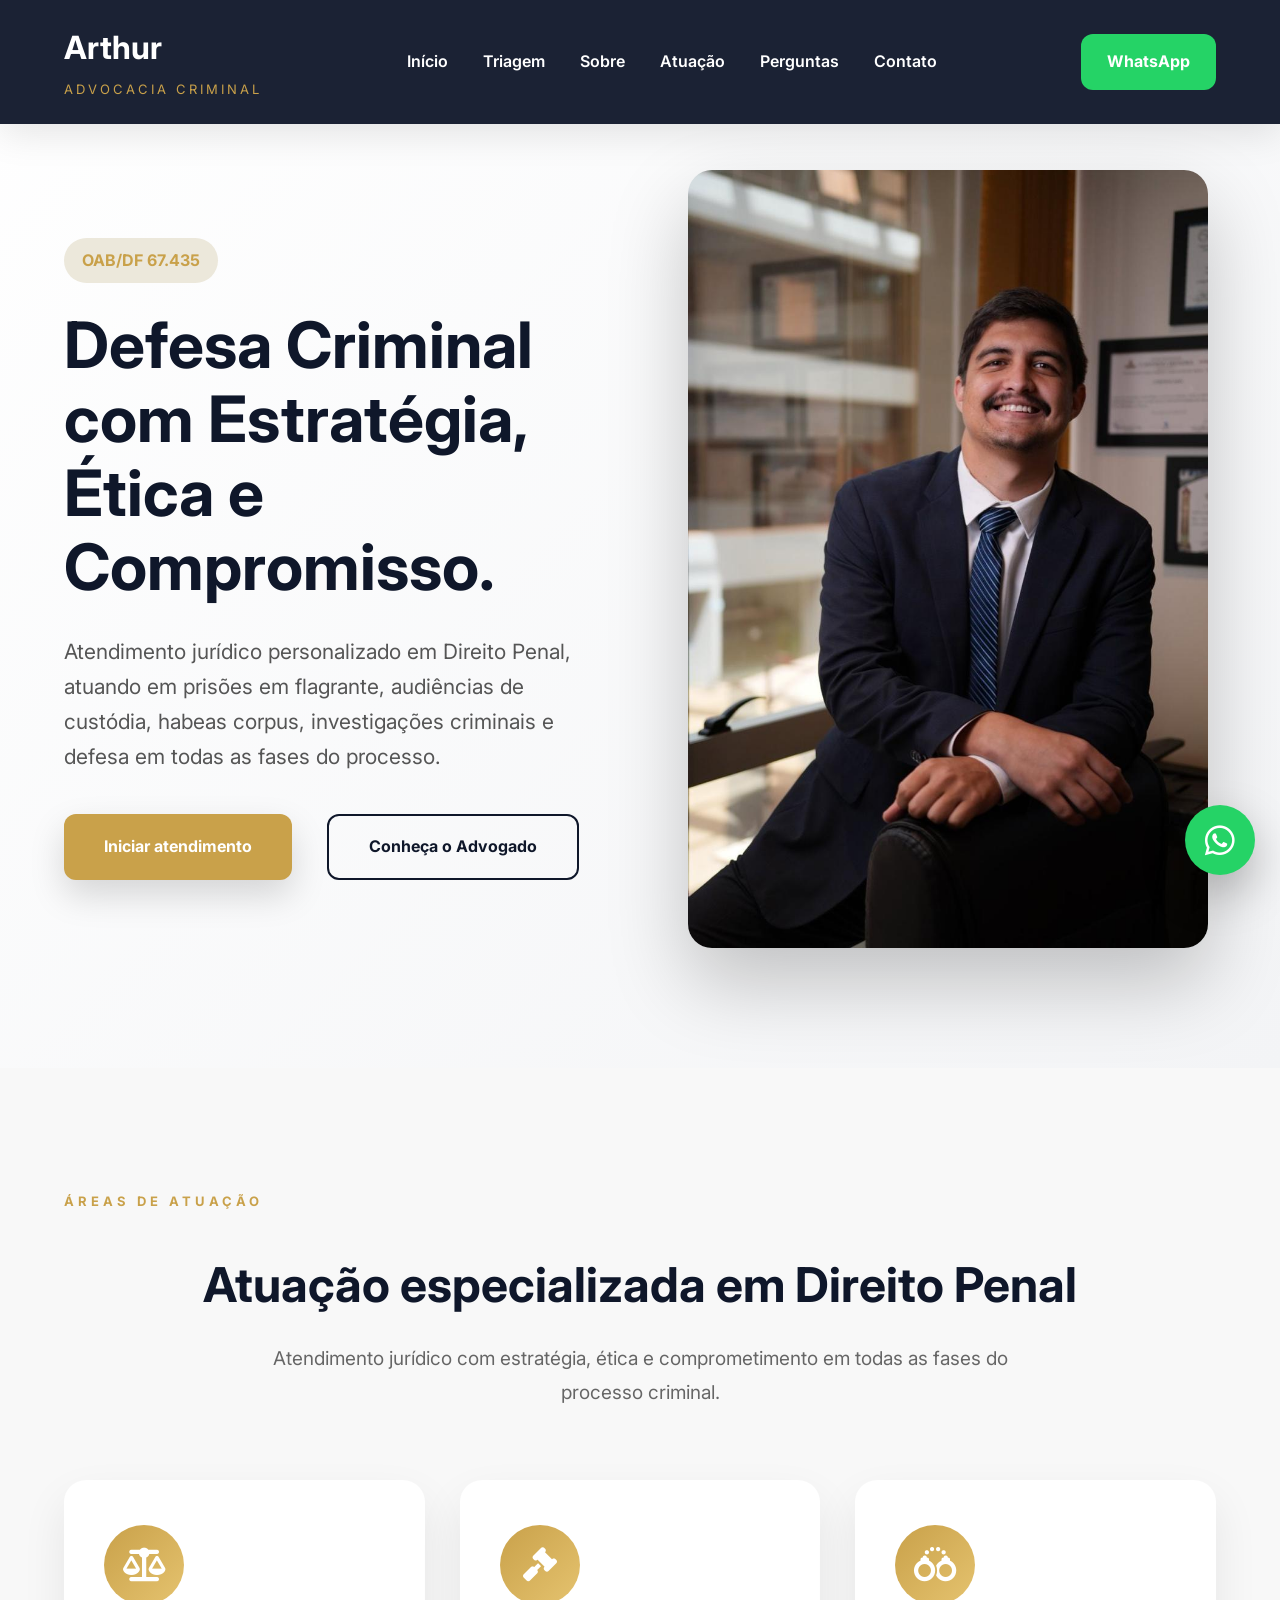
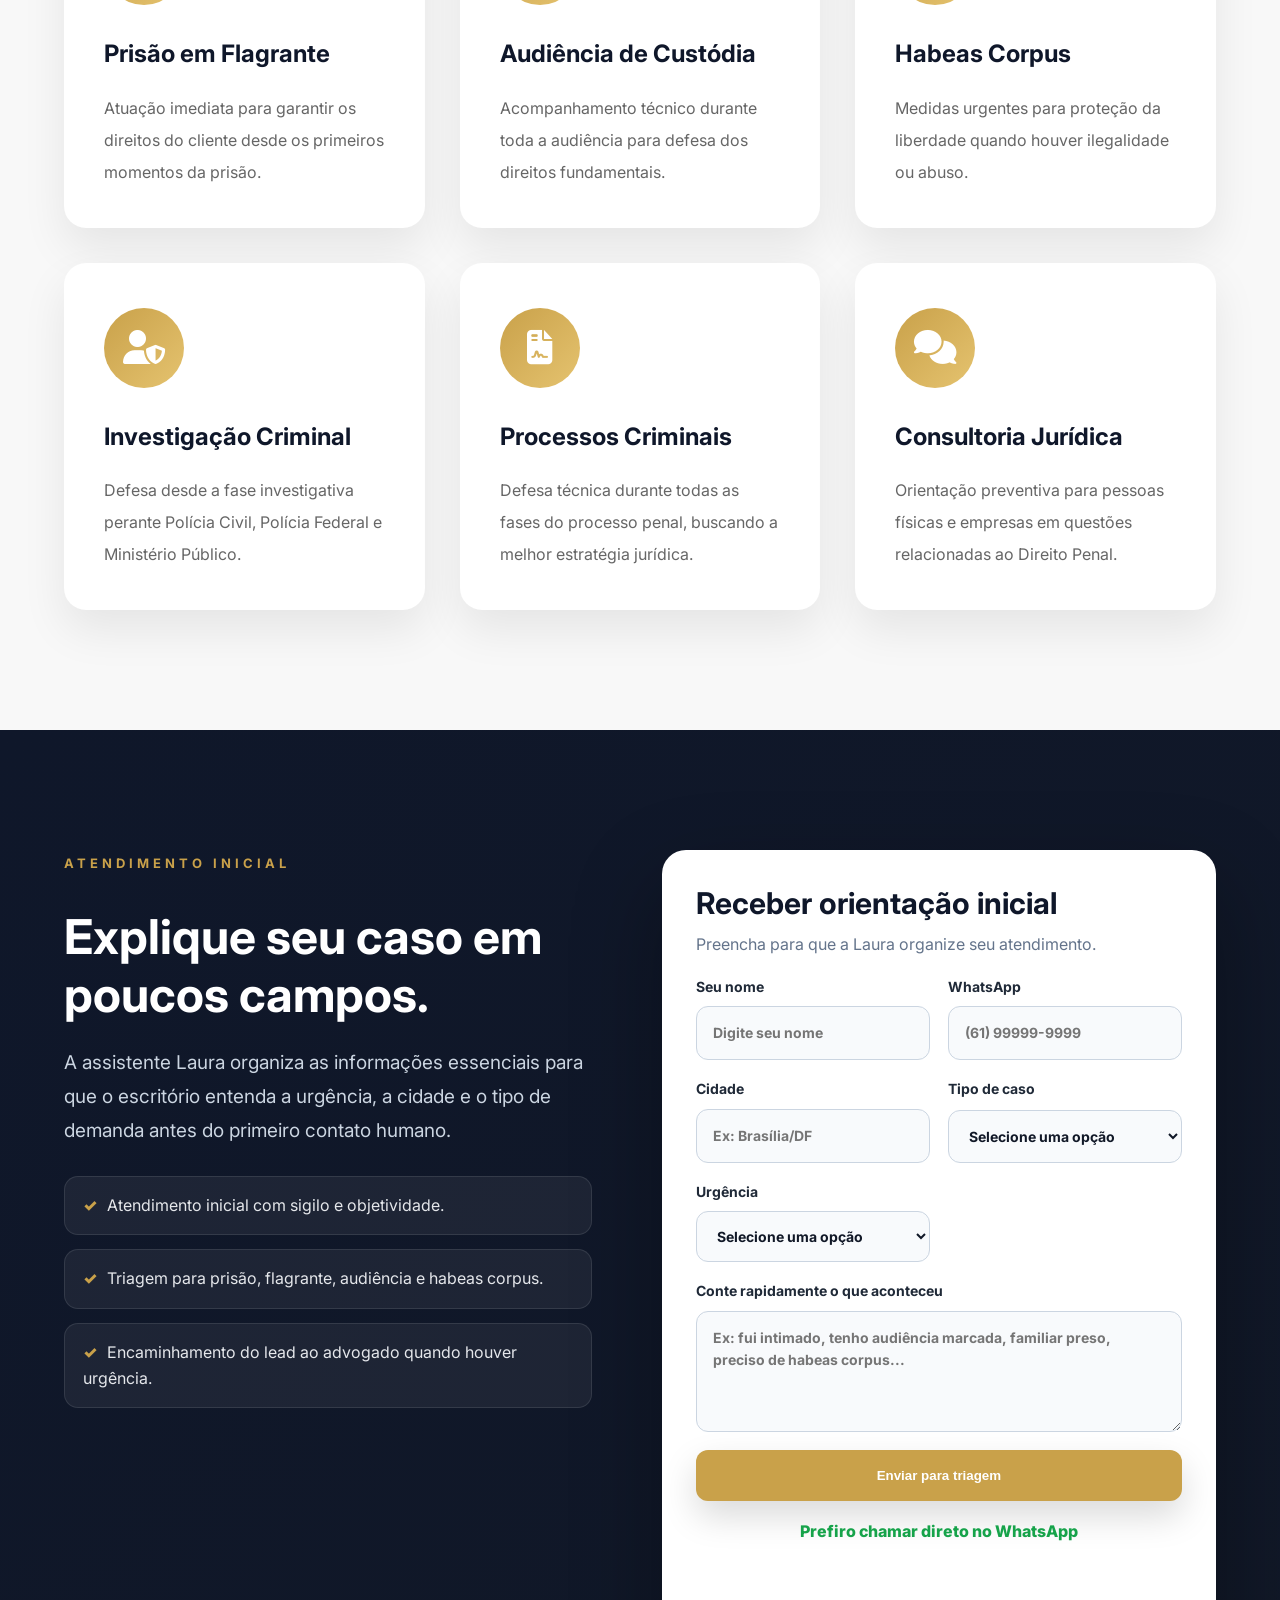
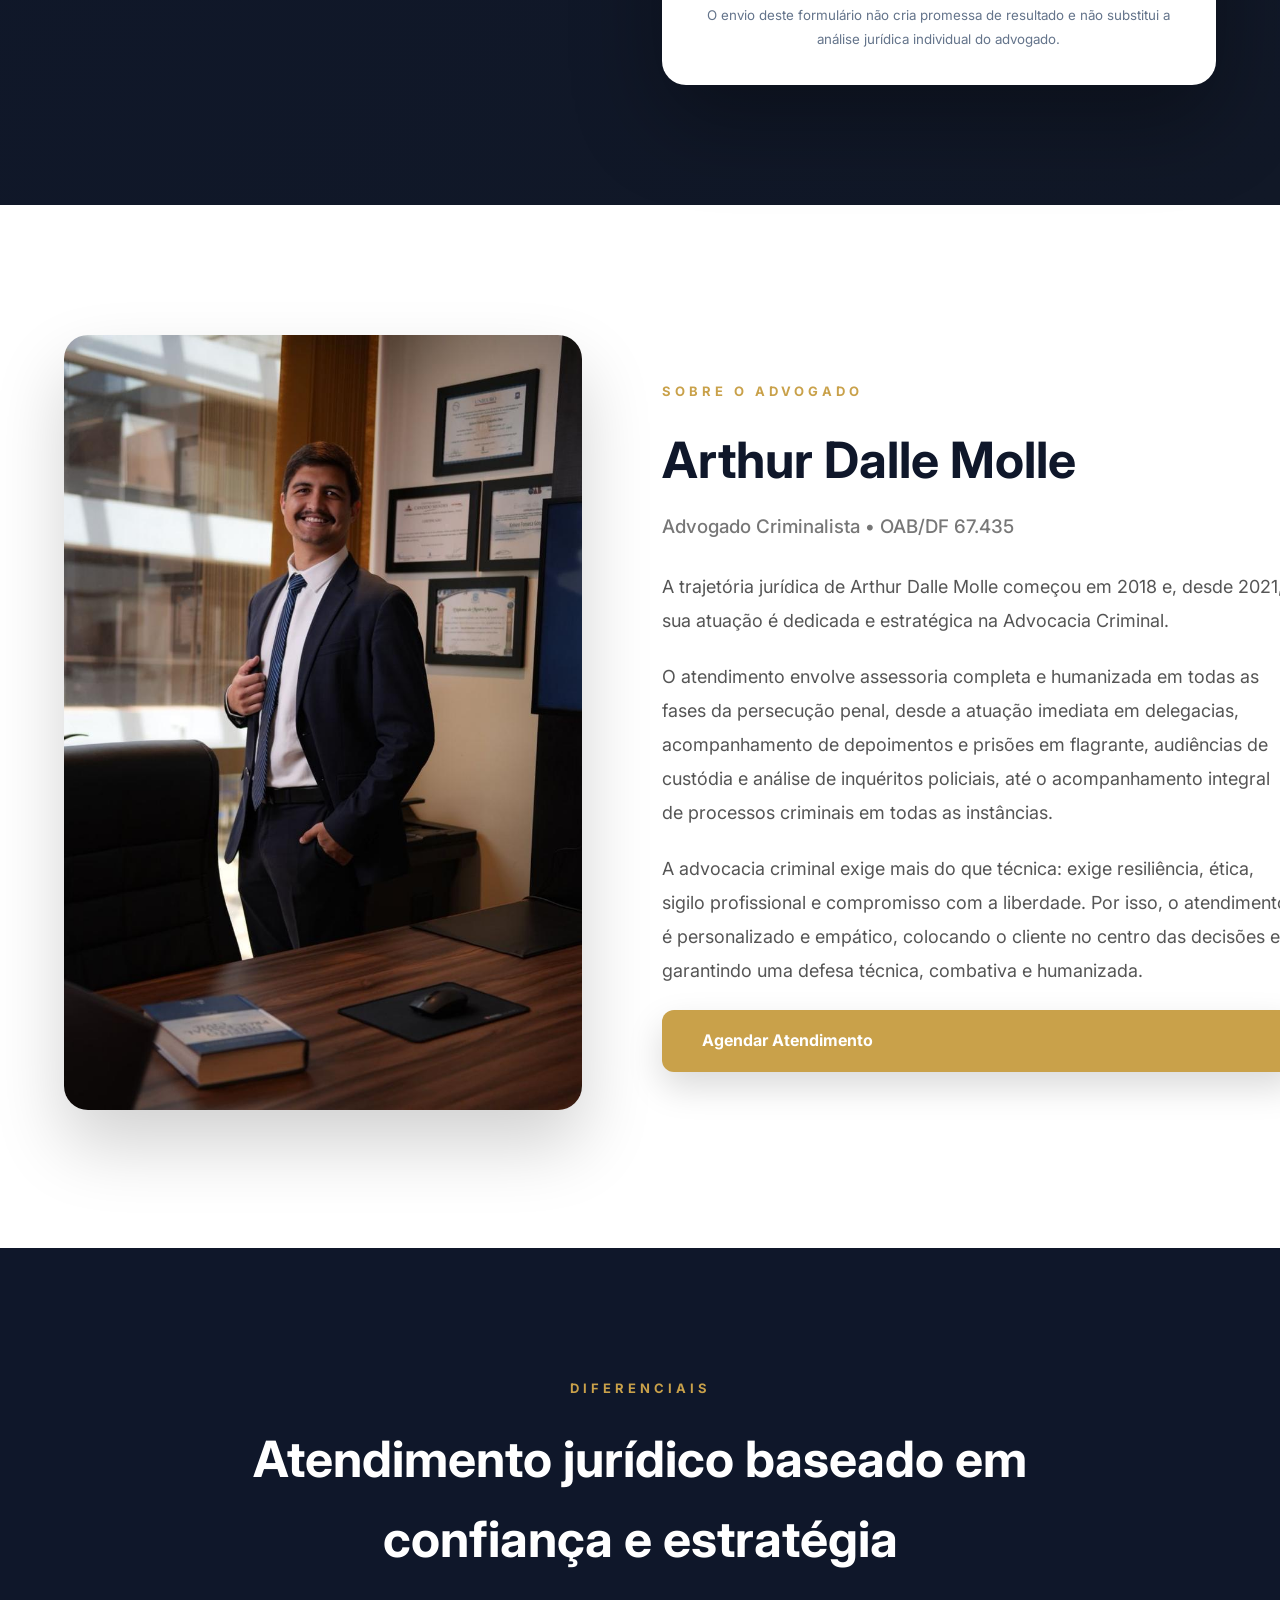
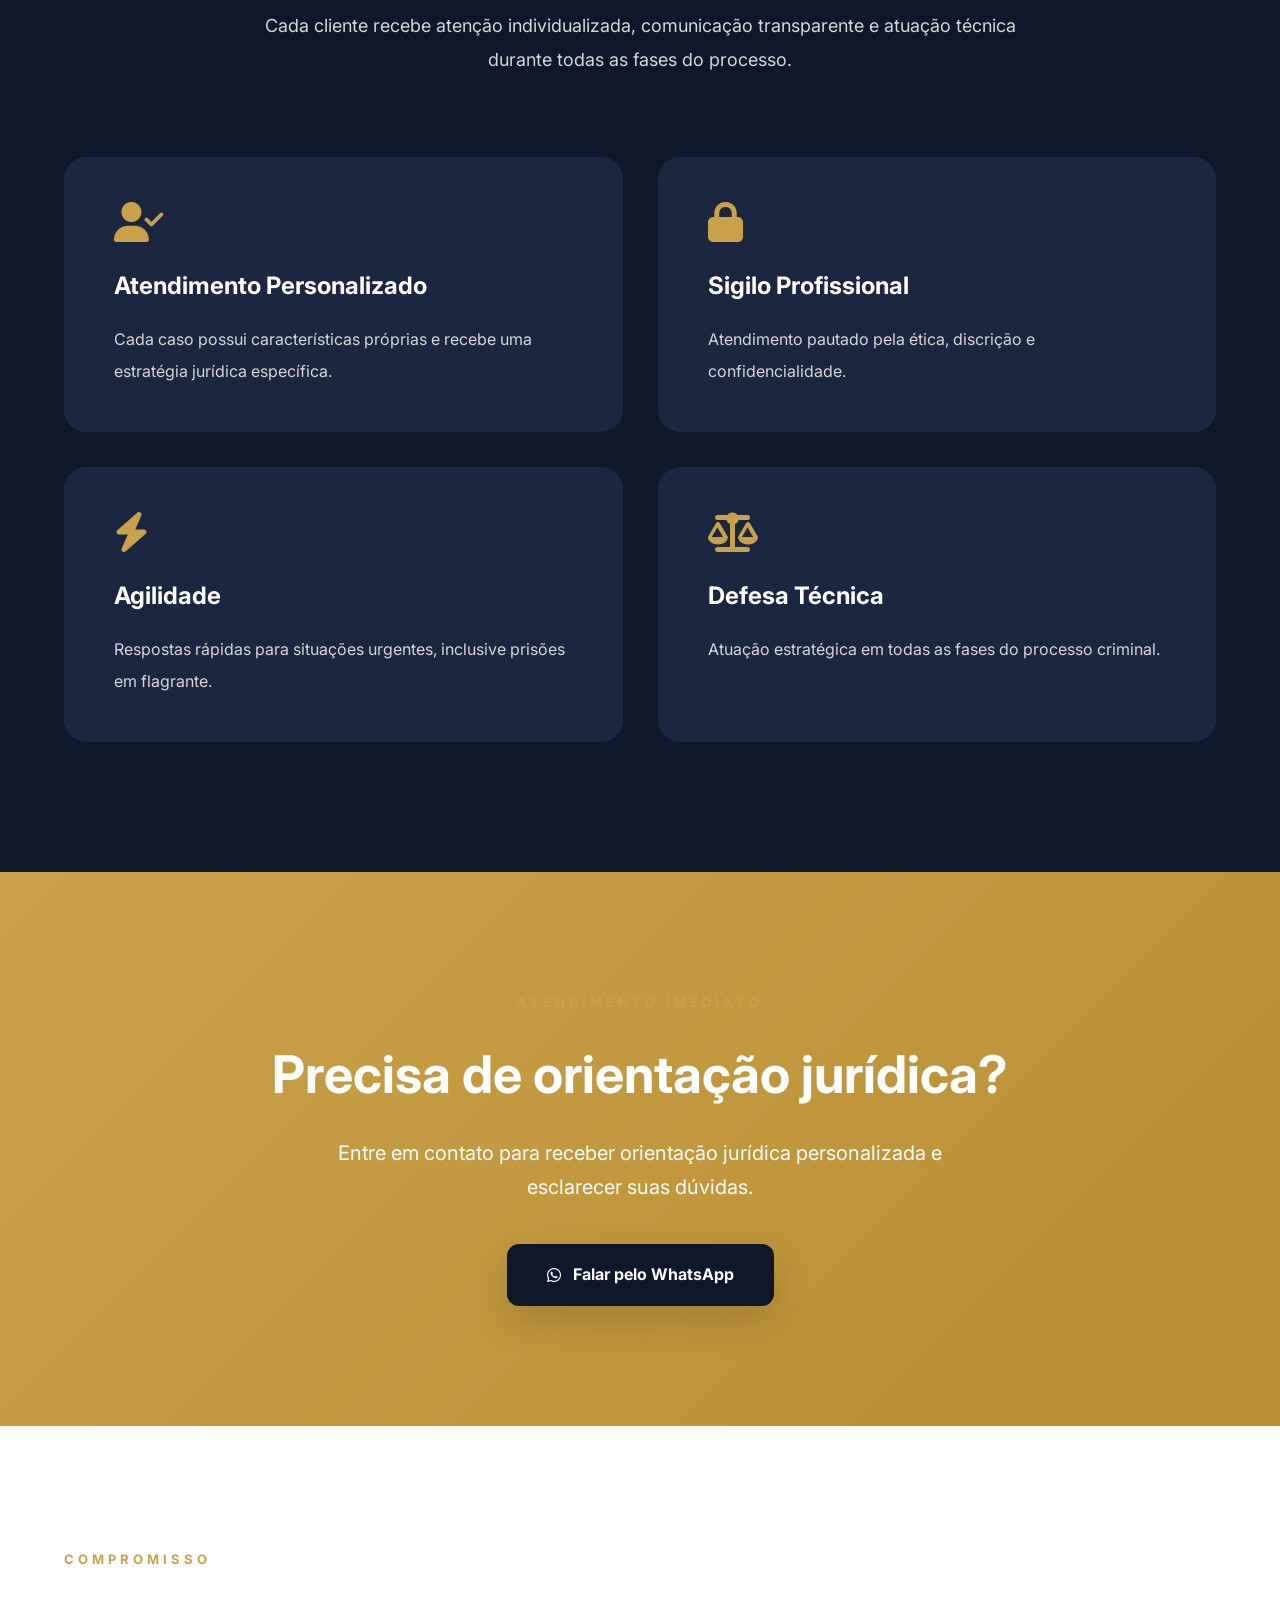
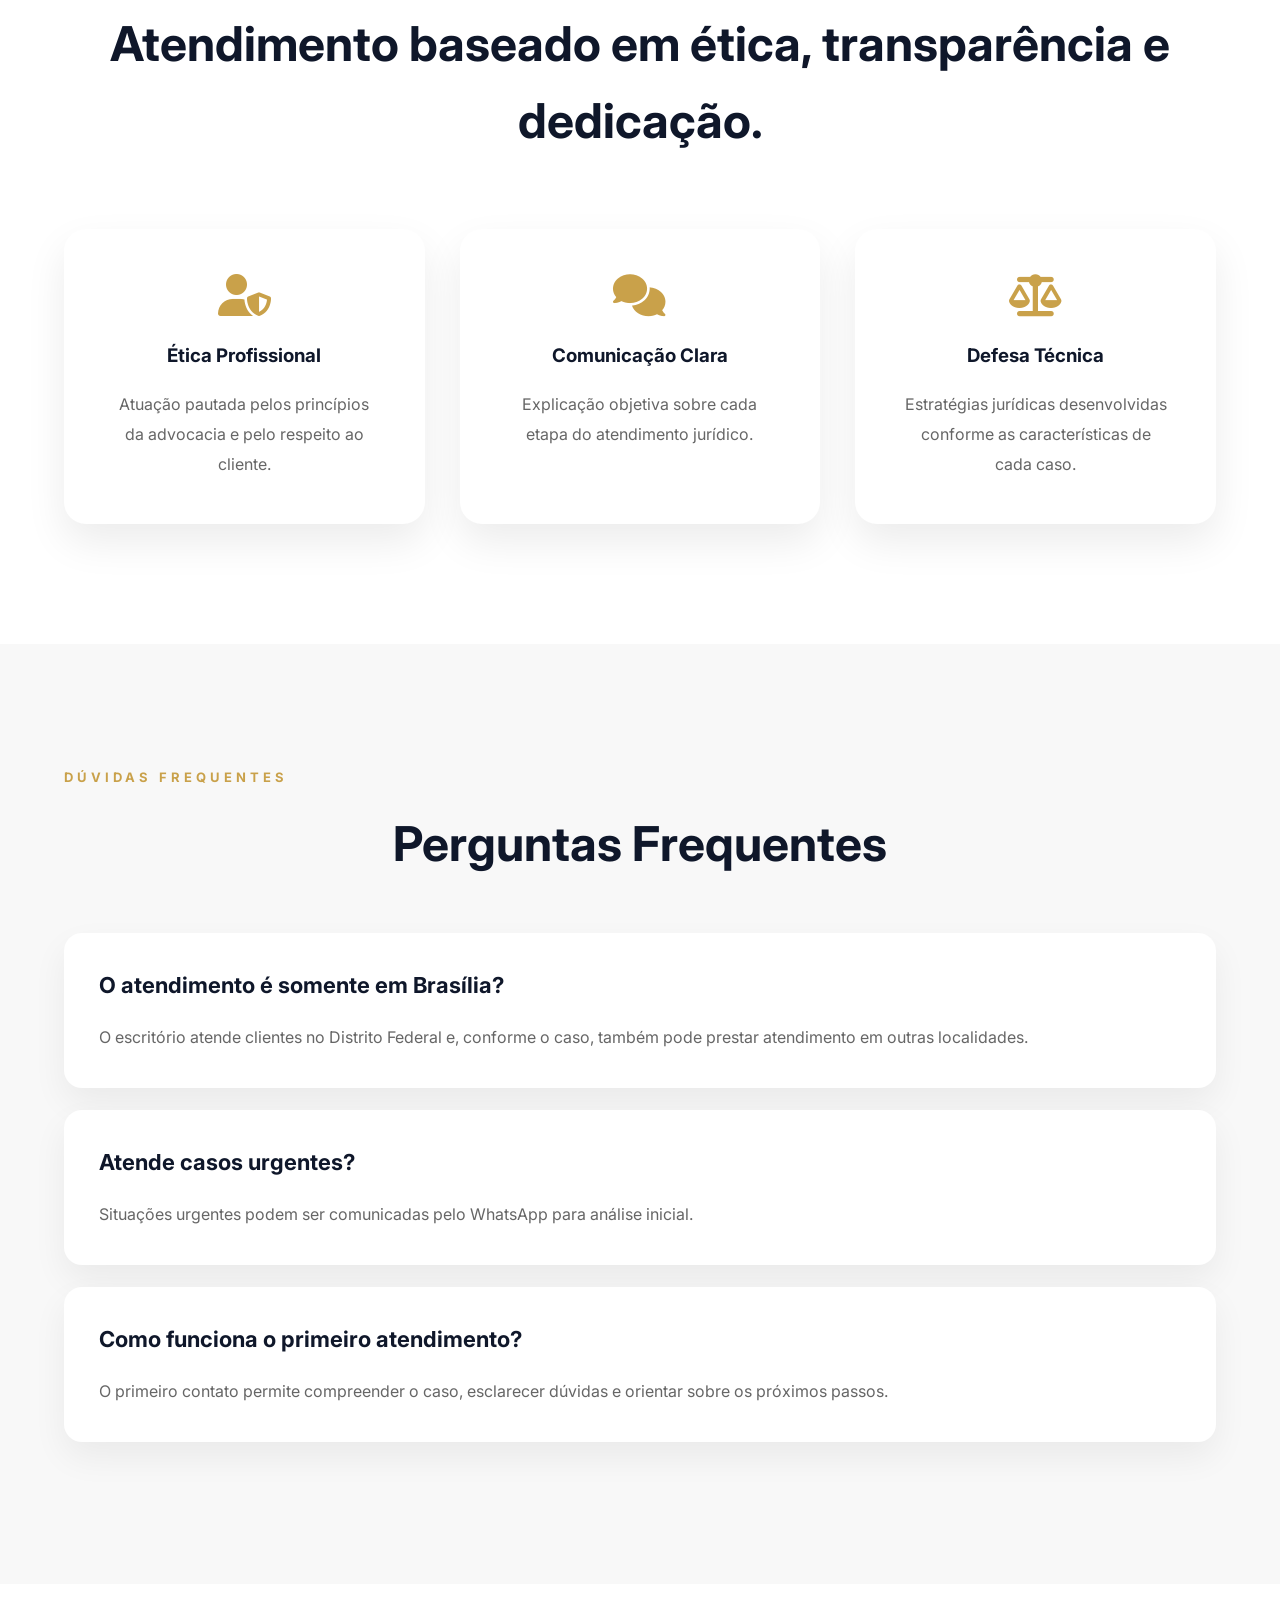
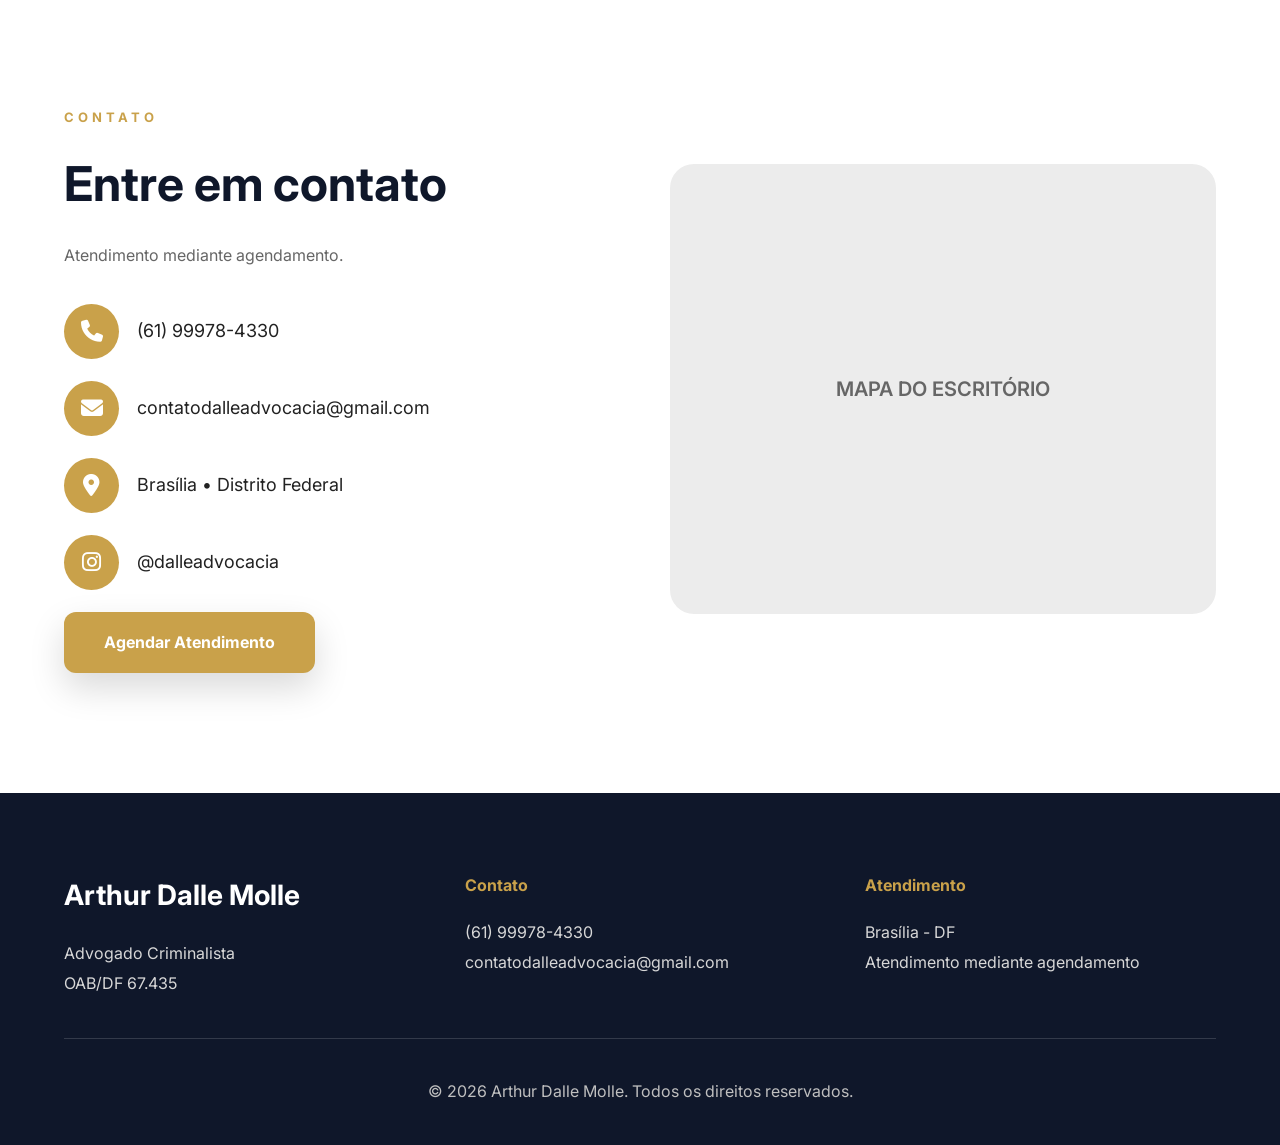
==== commit f6e5ec36: "Atualiza landing do Dalle Advocacia" ====
--- a/dalleadvocacia/index.html
+++ b/dalleadvocacia/index.html
@@ -73,9 +73,6 @@
         href="css/style.css">
 
     <link rel="stylesheet"
-        href="staygo-laura.css">
-
-    <link rel="stylesheet"
         href="css/responsive.css">
 
     <!-- Google Tag Manager -->
@@ -131,11 +128,9 @@
             </nav>
 
             <a
-                href="https://wa.me/5561999784330"
+                href="https://wa.me/5561992095192"
                 target="_blank"
-                class="btn-whatsapp js-whatsapp"
-                data-staygo-whatsapp="true"
-                data-intent="atendimento criminal urgente">
+                class="btn-whatsapp">
 
                 WhatsApp
 
@@ -417,8 +412,8 @@
 
         <form
             class="staygo-form"
-            data-staygo-slug="dalleadvocacia"
-            data-staygo-whatsapp="5561999784330">
+            data-staygo-slug="dalle-advocacia"
+            data-staygo-whatsapp="5561992095192">
 
             <h3>
 
@@ -527,7 +522,7 @@
 
             <input type="hidden" name="source" value="landing">
 
-            <input type="hidden" name="capturedFrom" value="dalleadvocacia">
+            <input type="hidden" name="capturedFrom" value="dalle-advocacia">
 
             <button
                 type="submit"
@@ -538,7 +533,7 @@
             </button>
 
             <a
-                href="https://wa.me/5561999784330"
+                href="https://wa.me/5561992095192"
                 target="_blank"
                 class="staygo-whatsapp-link">
 
@@ -606,31 +601,35 @@
 
             <p>
 
-                Arthur Dalle Molle atua na área do Direito Penal com atendimento
-                personalizado, pautado pela ética, sigilo profissional e
-                comprometimento com cada cliente.
+                A trajetória jurídica de Arthur Dalle Molle começou em 2018 e,
+                desde 2021, sua atuação é dedicada e estratégica na Advocacia
+                Criminal.
 
             </p>
 
             <p>
 
-                Sua atuação compreende defesa em prisão em flagrante,
-                audiência de custódia, habeas corpus, investigações criminais
-                e processos penais, sempre desenvolvendo estratégias
-                individualizadas conforme as particularidades de cada caso.
+                O atendimento envolve assessoria completa e humanizada em todas
+                as fases da persecução penal, desde a atuação imediata em
+                delegacias, acompanhamento de depoimentos e prisões em flagrante,
+                audiências de custódia e análise de inquéritos policiais, até o
+                acompanhamento integral de processos criminais em todas as
+                instâncias.
 
             </p>
 
             <p>
 
-                O objetivo é oferecer orientação jurídica clara,
-                acompanhamento próximo e atuação técnica em todas
-                as etapas do procedimento criminal.
+                A advocacia criminal exige mais do que técnica: exige resiliência,
+                ética, sigilo profissional e compromisso com a liberdade. Por
+                isso, o atendimento é personalizado e empático, colocando o
+                cliente no centro das decisões e garantindo uma defesa técnica,
+                combativa e humanizada.
 
             </p>
 
             <a
-                href="https://wa.me/5561999784330"
+                href="https://wa.me/5561992095192"
                 target="_blank"
                 class="btn-principal">
 
@@ -784,7 +783,7 @@
         </p>
 
         <a
-            href="https://wa.me/5561999784330"
+            href="https://wa.me/5561992095192"
             target="_blank"
             class="btn-principal">
 
@@ -998,7 +997,7 @@
 
                 <span>
 
-                    contato@dalleadvocacia.com
+                    contatodalleadvocacia@gmail.com
 
                 </span>
 
@@ -1029,7 +1028,7 @@
             </div>
 
             <a
-                href="https://wa.me/5561999784330"
+                href="https://wa.me/5561992095192"
                 class="btn-principal"
                 target="_blank">
 
@@ -1103,7 +1102,7 @@
 
                 <p>
 
-                    contato@dalleadvocacia.com
+                    contatodalleadvocacia@gmail.com
 
                 </p>
 
@@ -1151,10 +1150,8 @@
 ========================================================== -->
 
 <a
-    href="https://wa.me/5561999784330"
-    class="whatsapp-float js-whatsapp"
-    data-staygo-whatsapp="true"
-    data-intent="atendimento criminal urgente"
+    href="https://wa.me/5561992095192"
+    class="whatsapp-float"
     target="_blank"
     aria-label="Conversar pelo WhatsApp">
 
@@ -1191,7 +1188,7 @@
 
   "telephone":"+55 61 99978-4330",
 
-  "email":"contato@dalleadvocacia.com",
+  "email":"contatodalleadvocacia@gmail.com",
 
   "image":"https://www.dalleadvocacia.com/img/arthur-hero.jpg",
 
@@ -1334,26 +1331,6 @@
 
 <script src="js/main.js"></script>
 
-<script>
-  window.STAYGO_LAURA_CONFIG = {
-    slug: "dalleadvocacia",
-    company: "Arthur Dalle Molle Advocacia Criminal",
-    assistantName: "Laura",
-    defaultCity: "Brasilia/DF",
-    defaultArea: "Criminal",
-    capturedFrom: "dalleadvocacia",
-    defaultSource: "site",
-    defaultCampaign: "dalle_criminal_brasilia",
-    whatsappNumber: "5561999784330",
-    leadEndpoint: "https://app.staygobot.com/api/public/capture/dalleadvocacia/leads",
-    eventEndpoint: "https://app.staygobot.com/api/public/capture/dalleadvocacia/events",
-    interceptWhatsappButtons: true,
-    openWhatsappAfterLead: true,
-    whatsappMessage: "Ola, enviei meus dados para a Laura pelo site e preciso de atendimento criminal."
-  };
-</script>
-<script src="staygo-laura.js" defer></script>
-
 </body>
 
 </html>
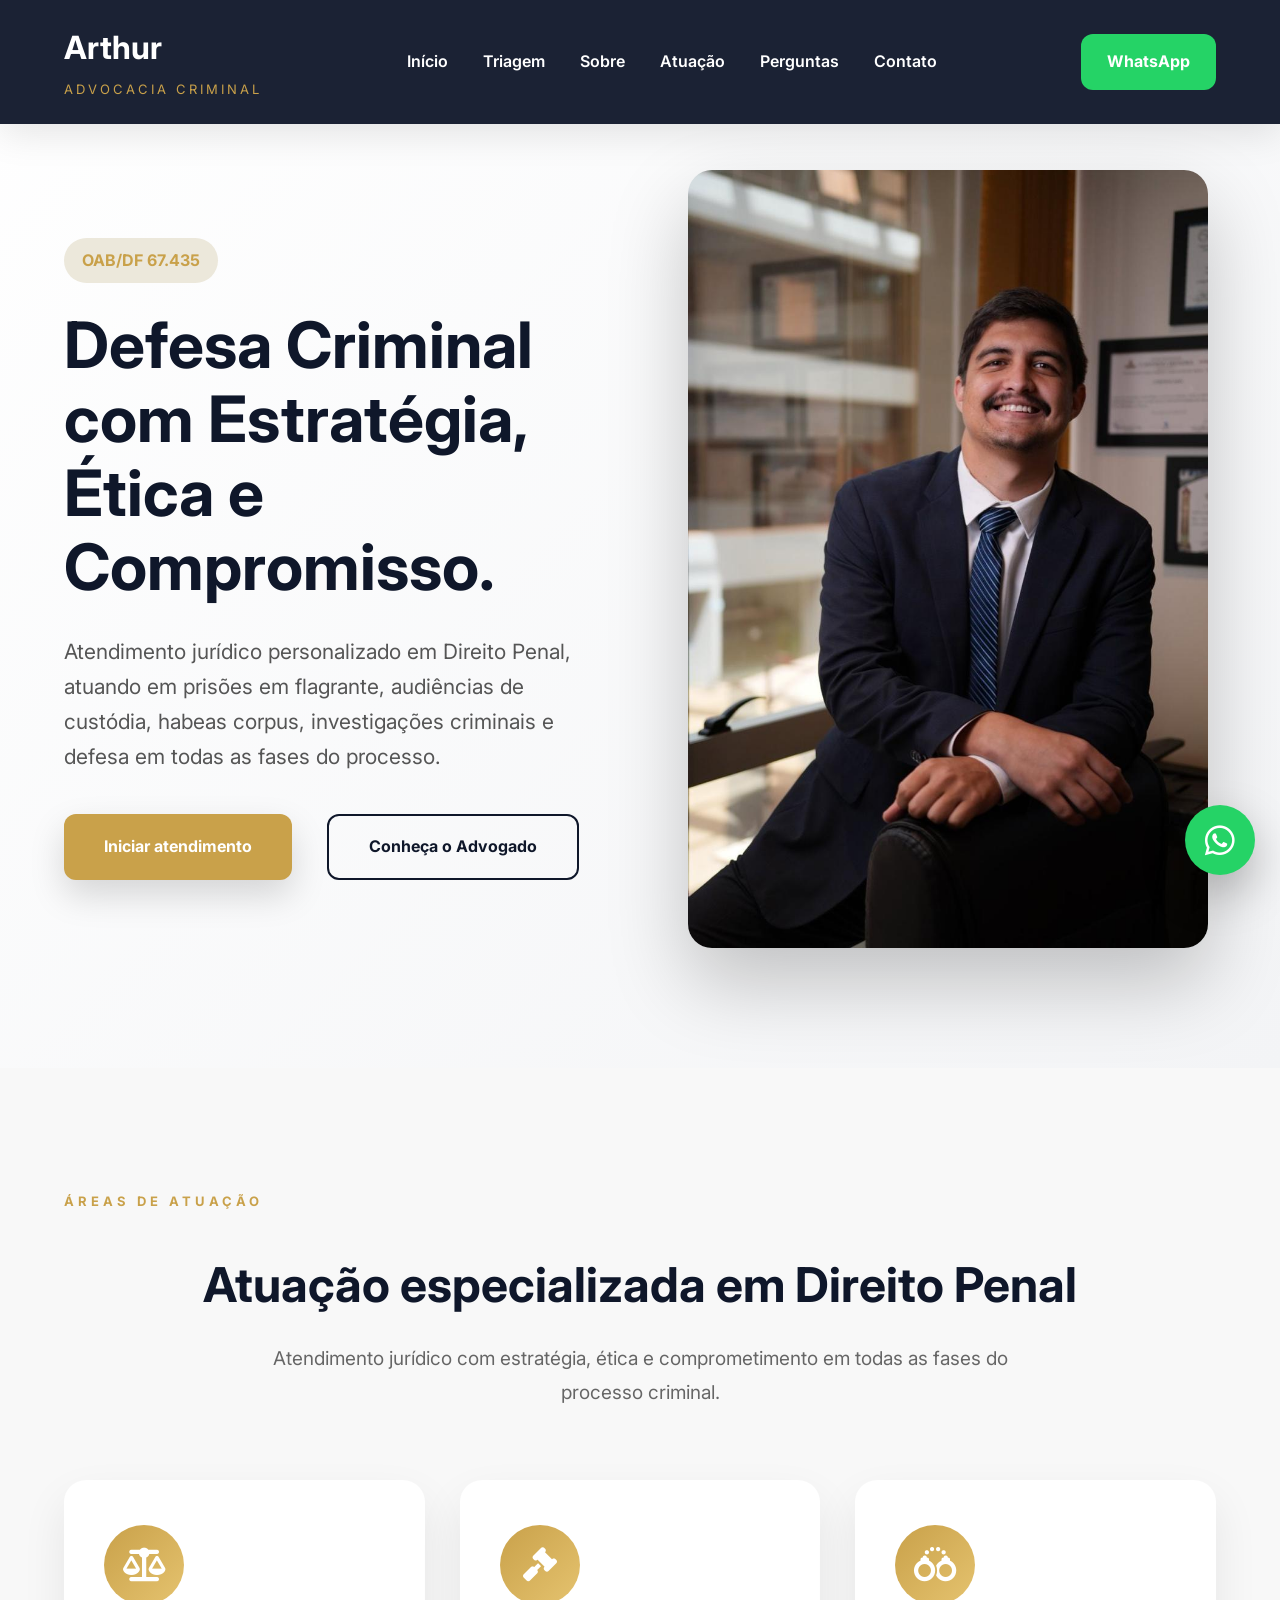
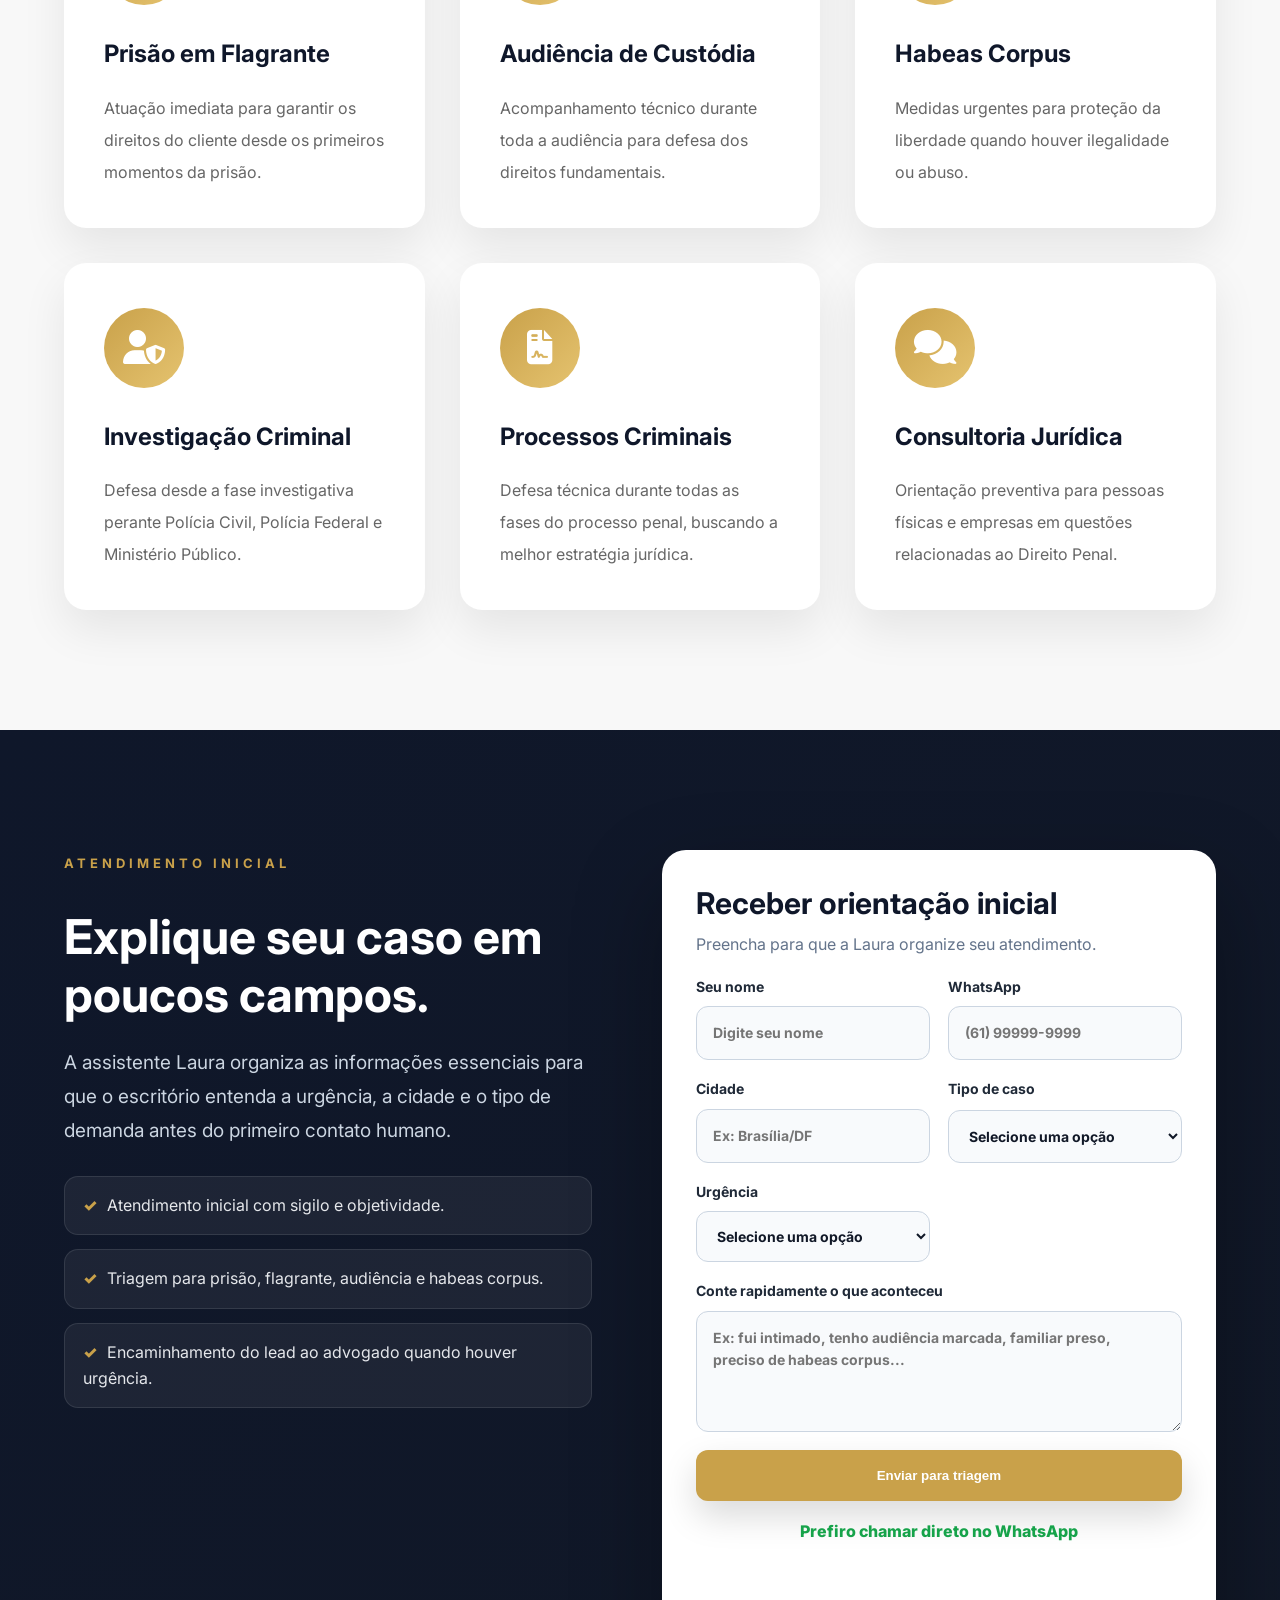
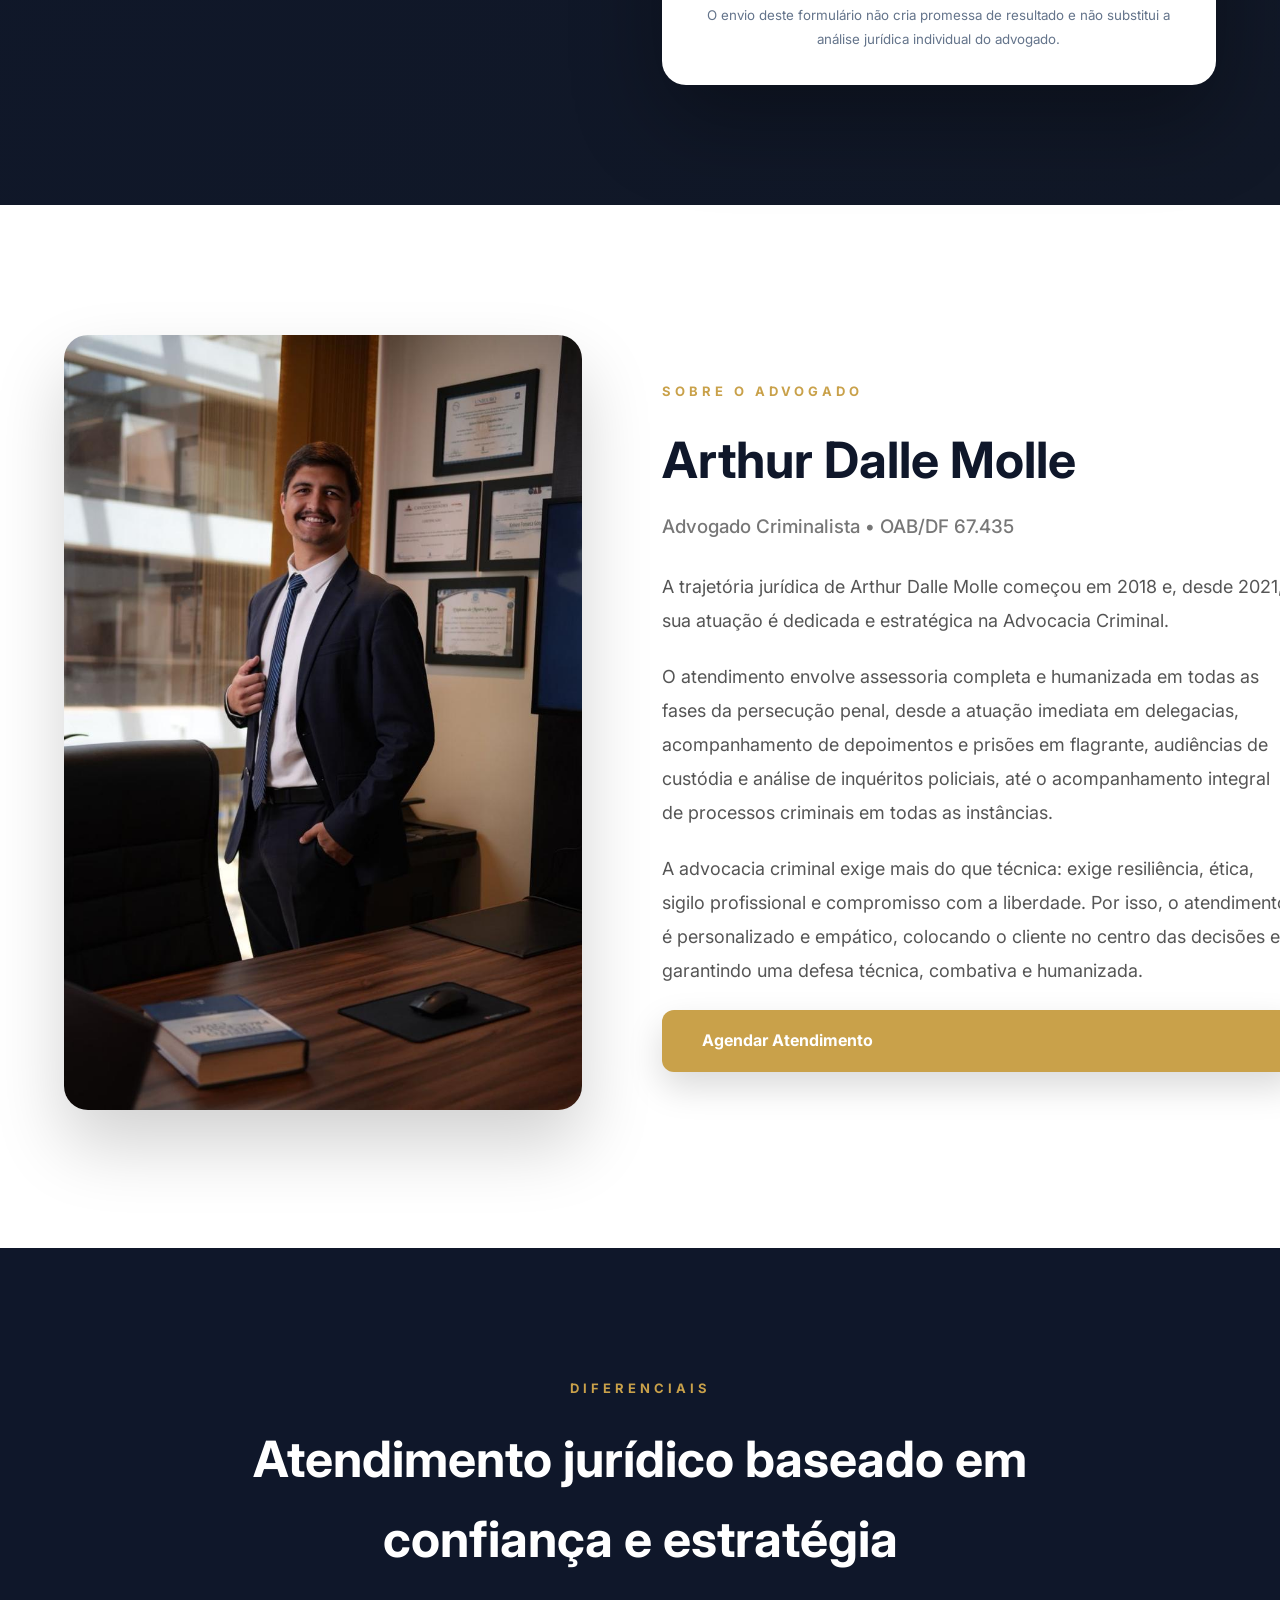
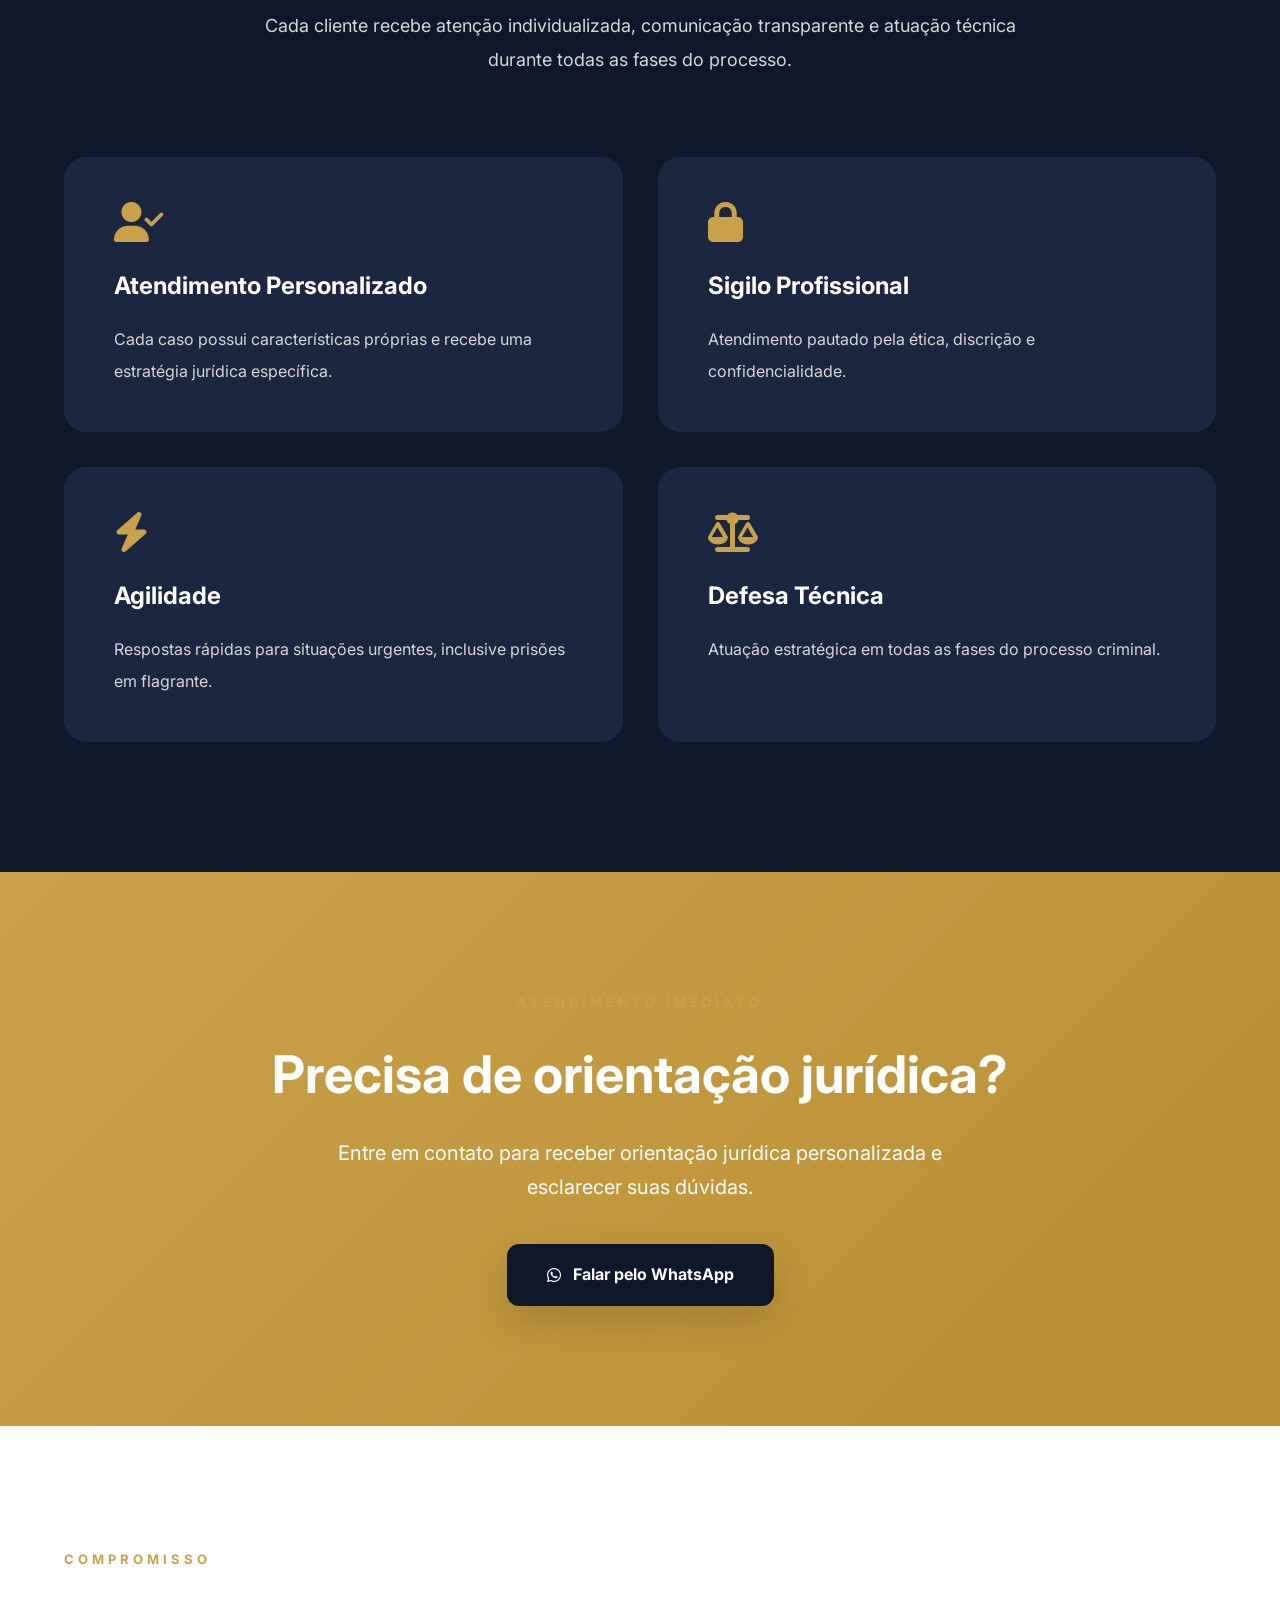
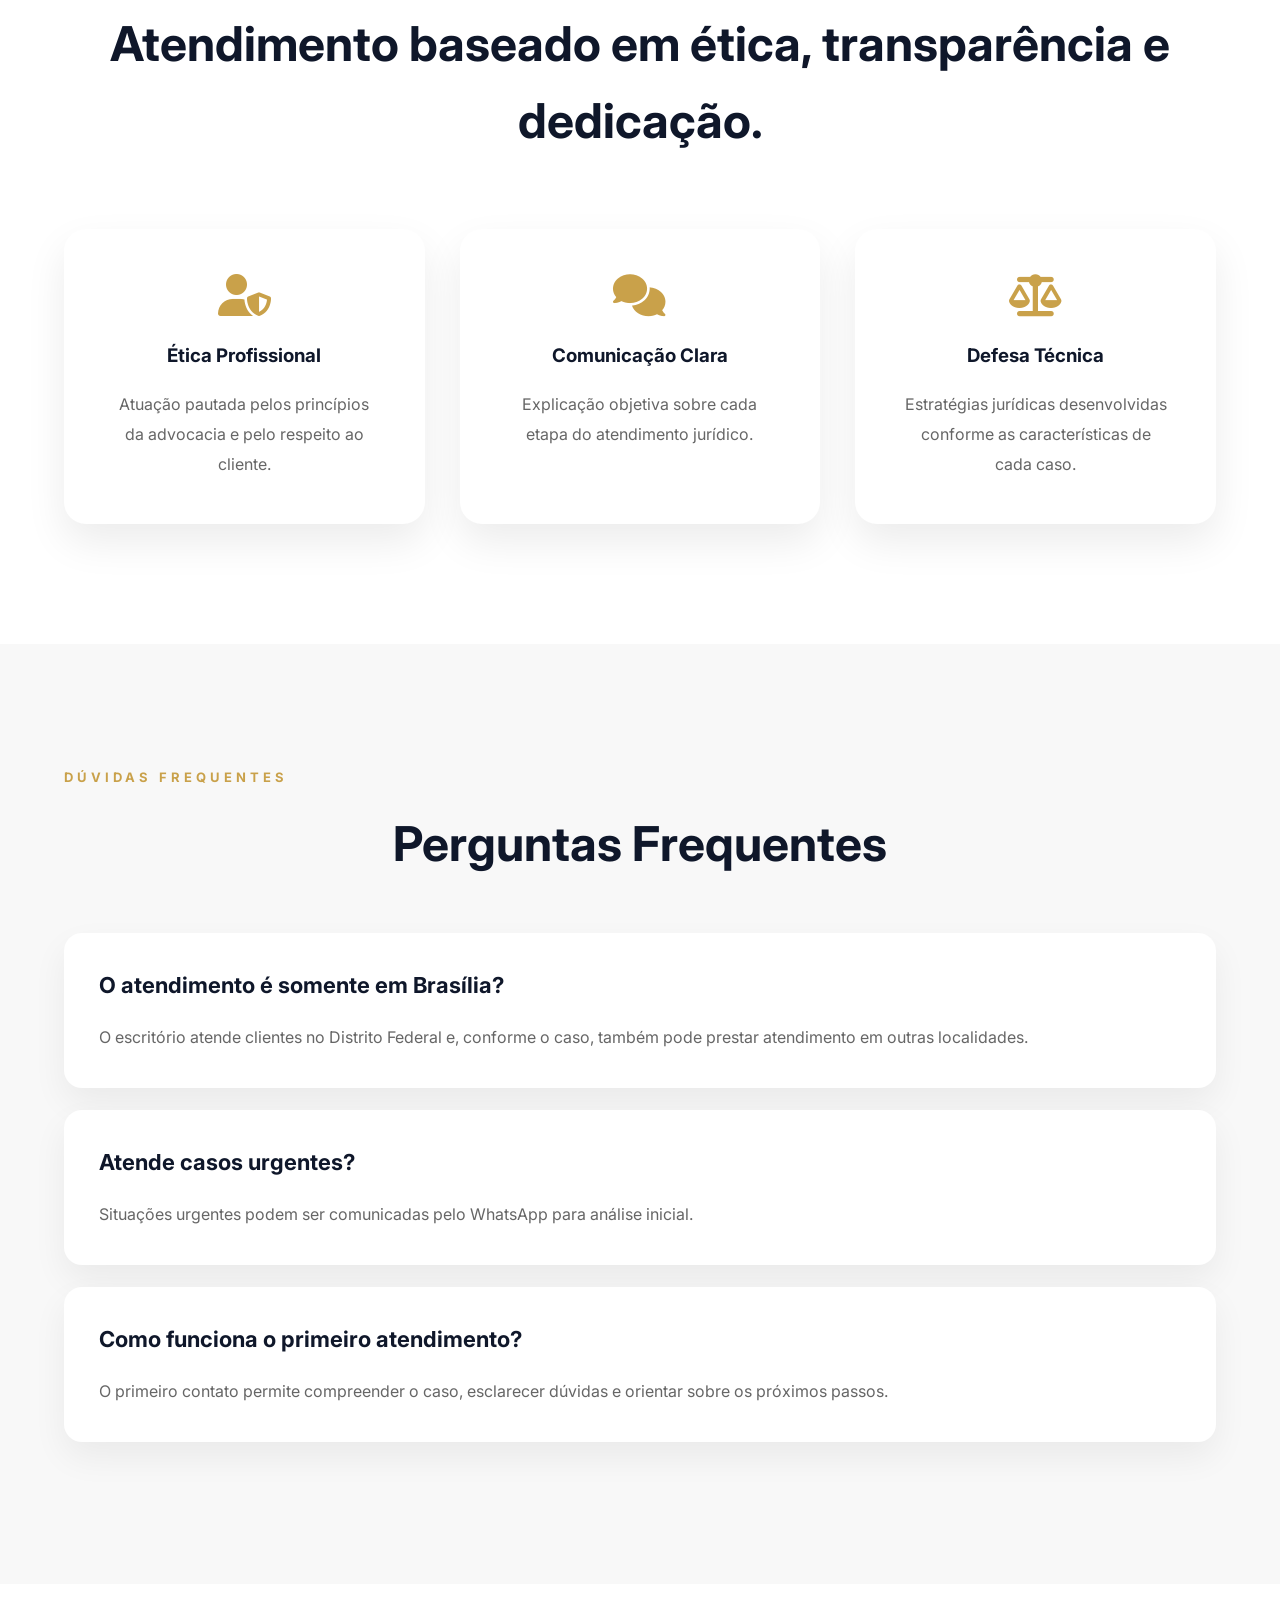
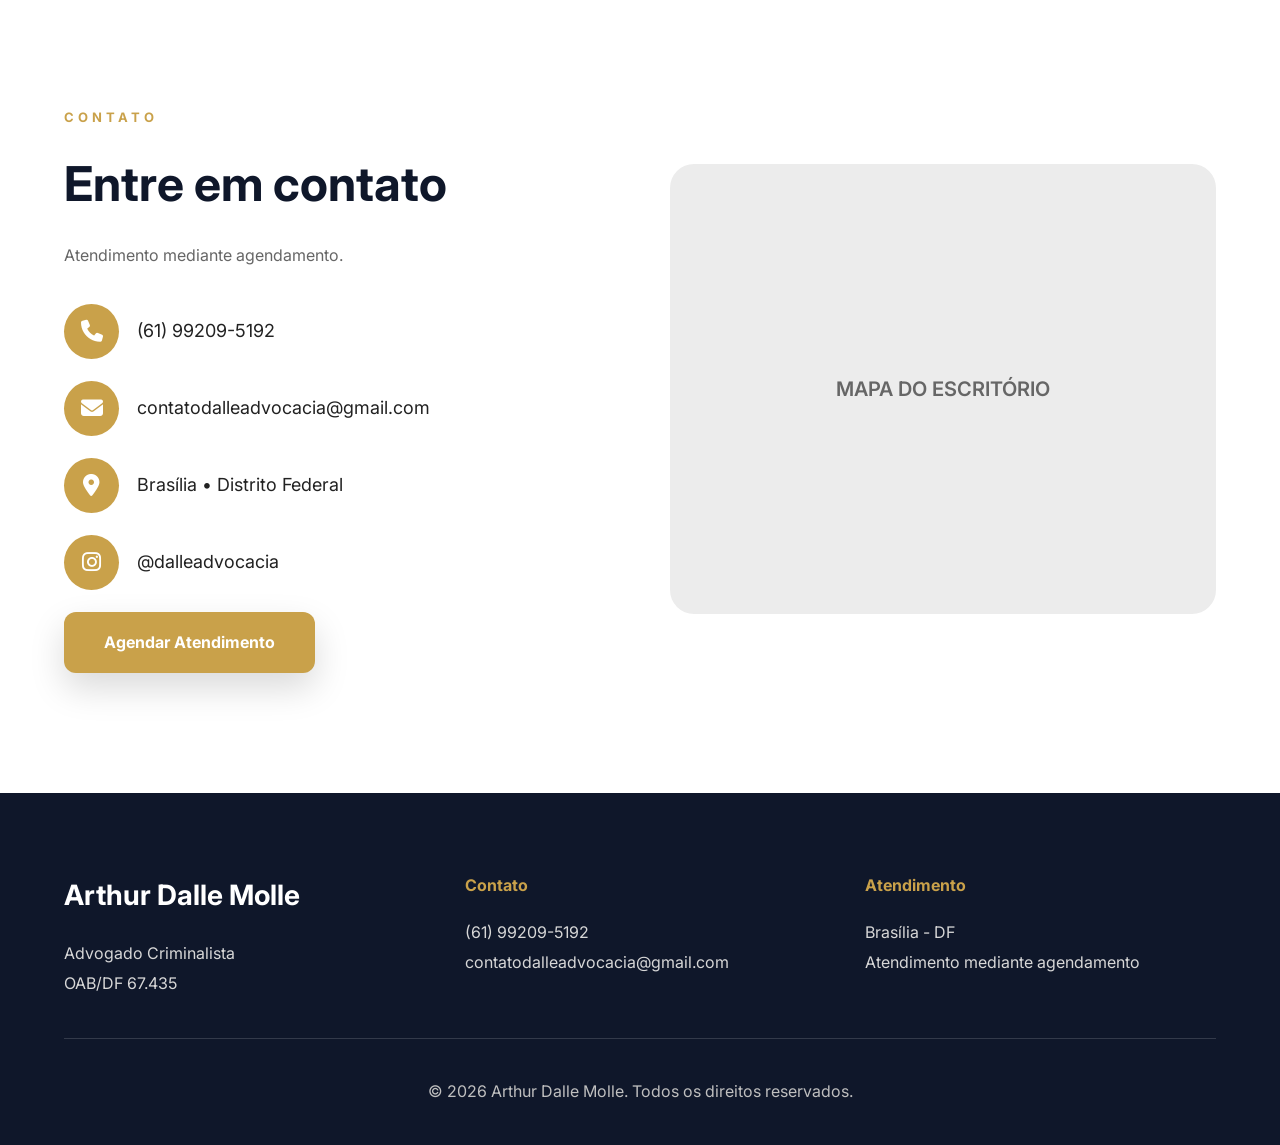
==== commit e39379a6: "Corrige telefone da landing Dalle" ====
--- a/dalleadvocacia/index.html
+++ b/dalleadvocacia/index.html
@@ -985,7 +985,7 @@
 
                 <span>
 
-                    (61) 99978-4330
+                    (61) 99209-5192
 
                 </span>
 
@@ -1096,7 +1096,7 @@
 
                 <p>
 
-                    (61) 99978-4330
+                    (61) 99209-5192
 
                 </p>
 
@@ -1186,7 +1186,7 @@
 
   "url":"https://www.dalleadvocacia.com",
 
-  "telephone":"+55 61 99978-4330",
+  "telephone":"+55 61 99209-5192",
 
   "email":"contatodalleadvocacia@gmail.com",
 
